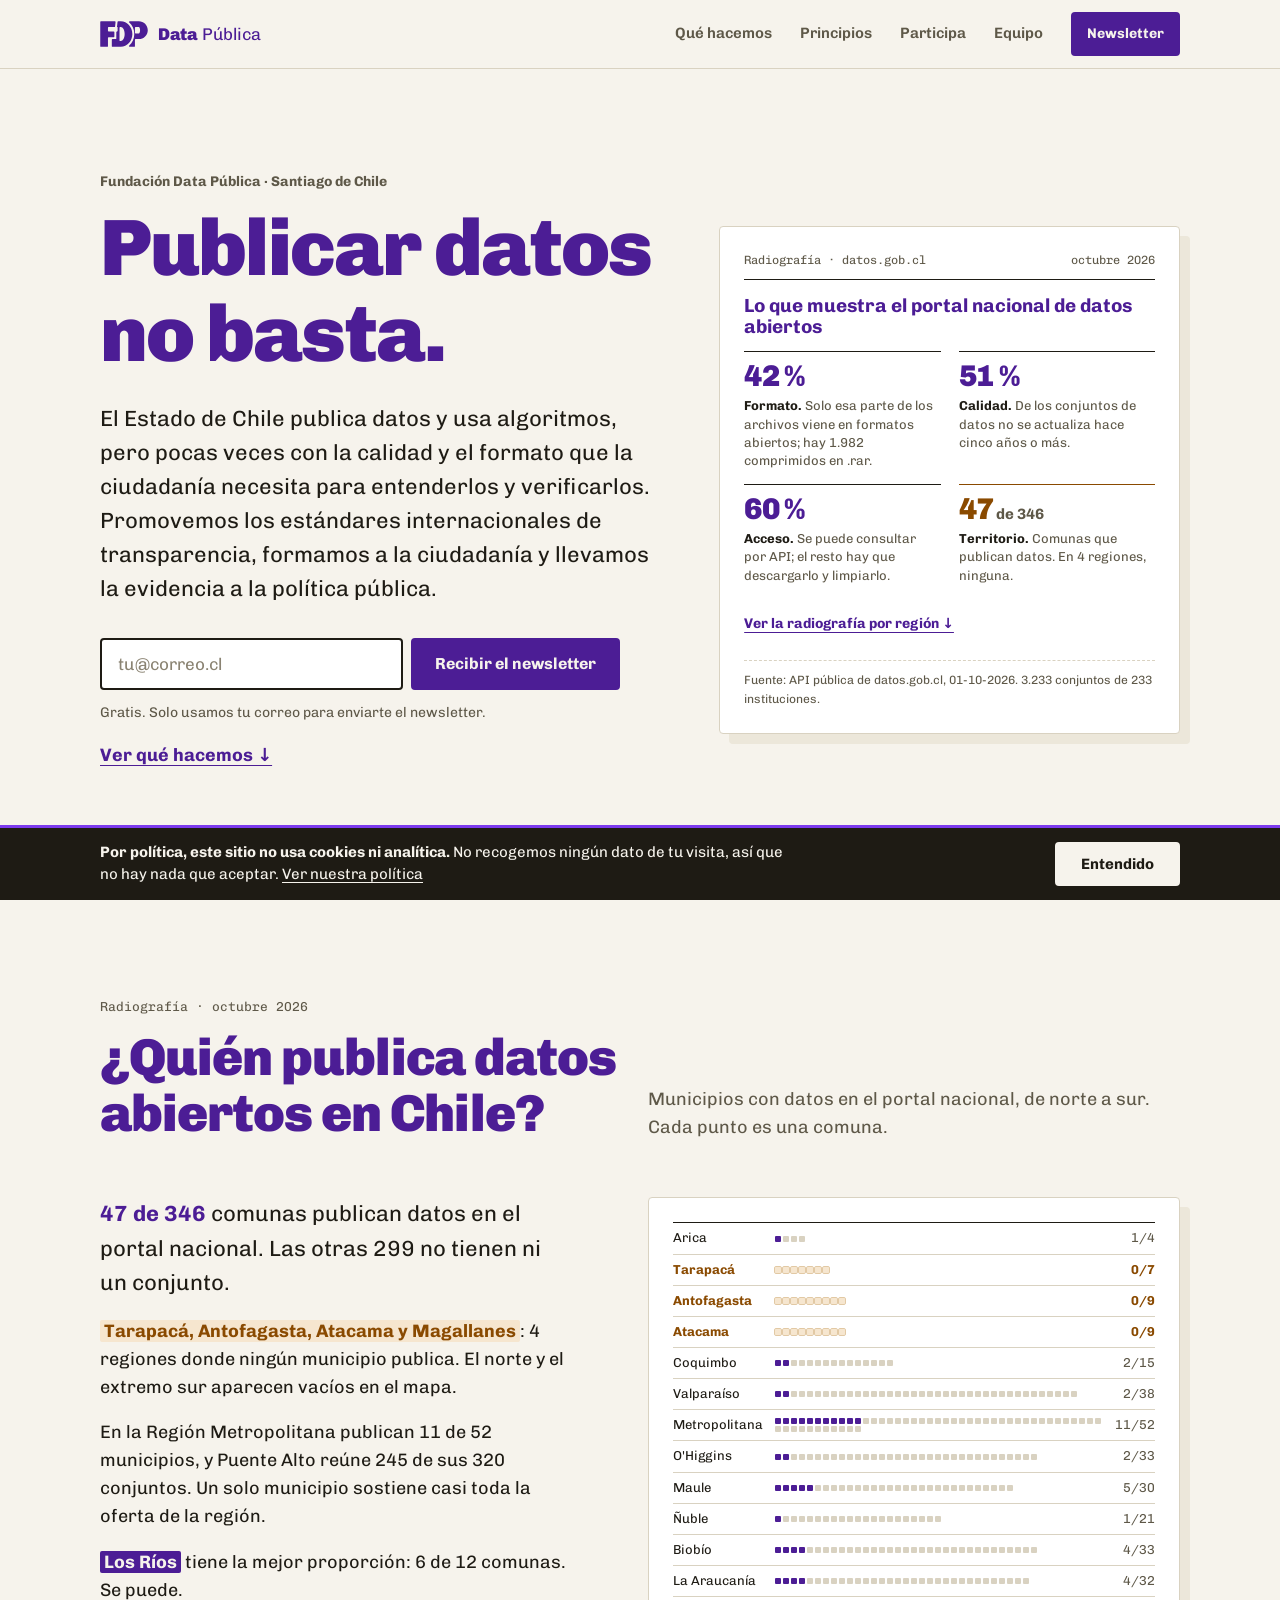
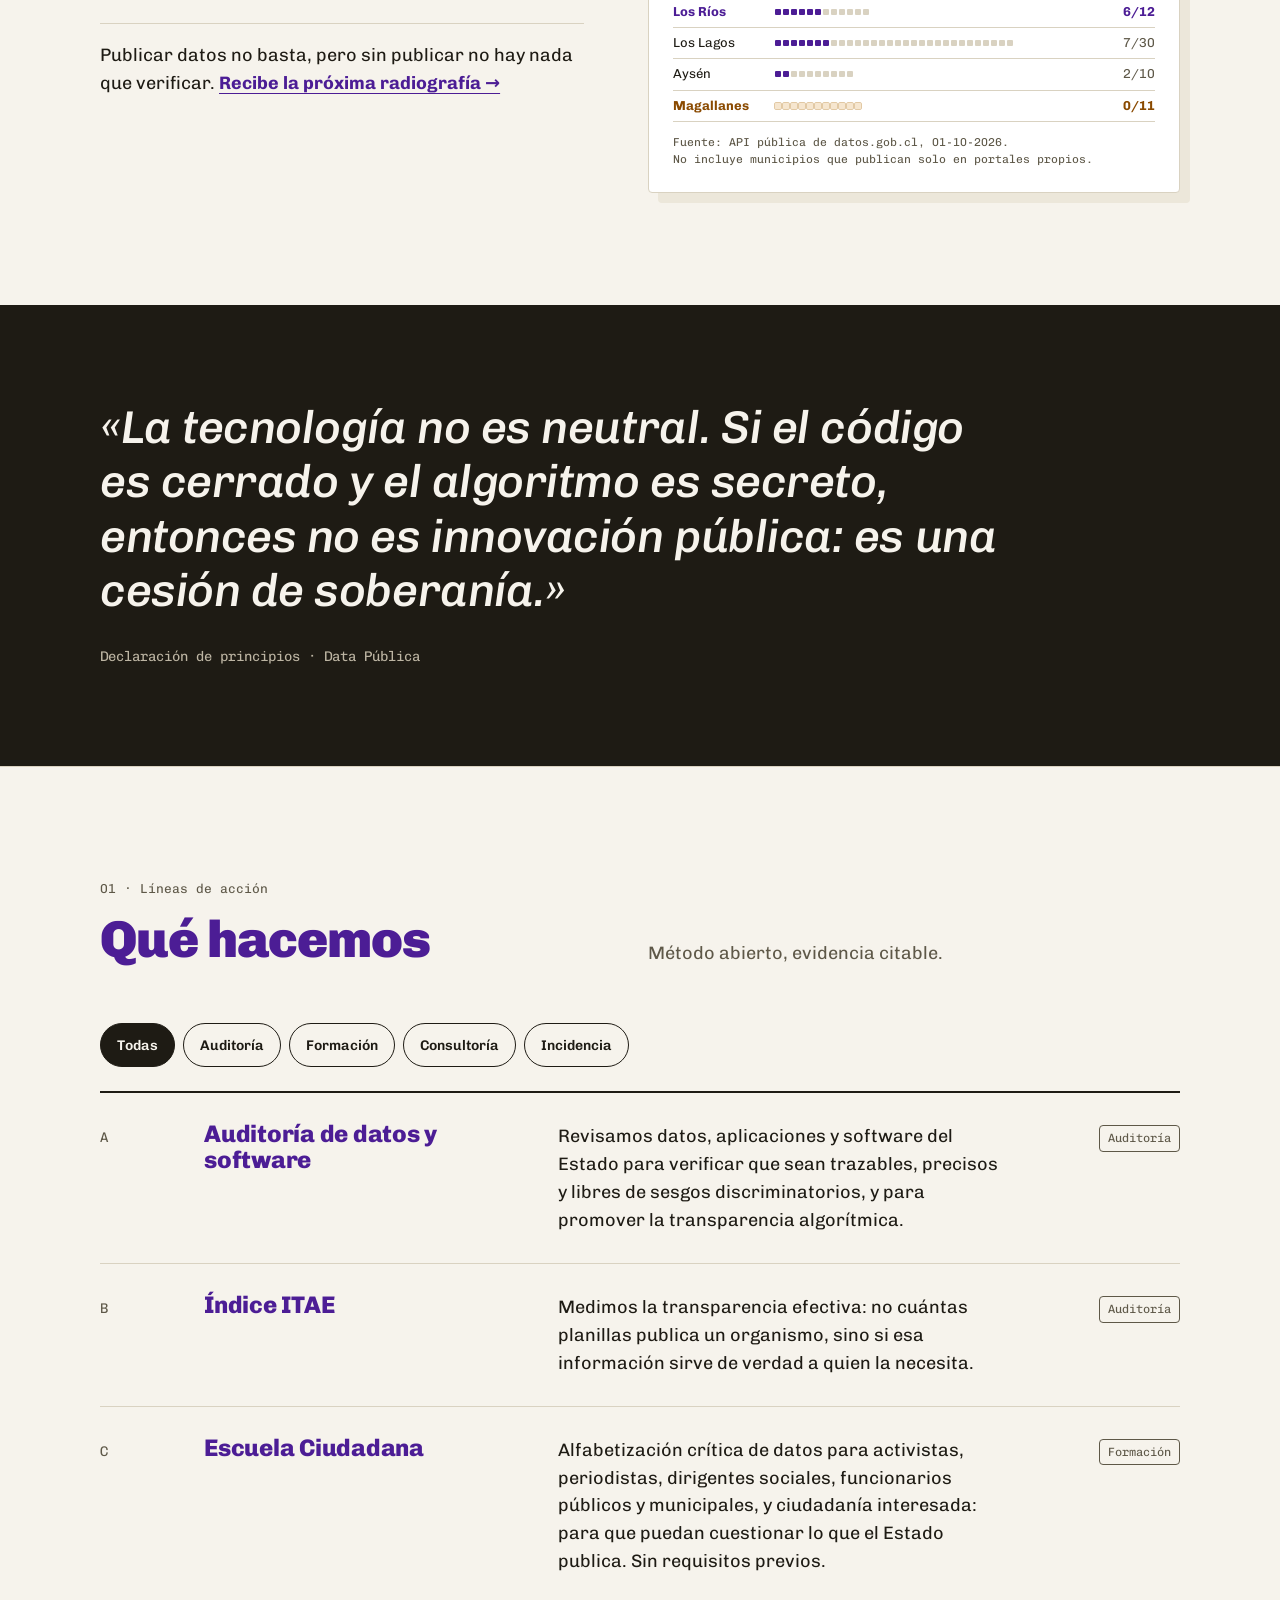
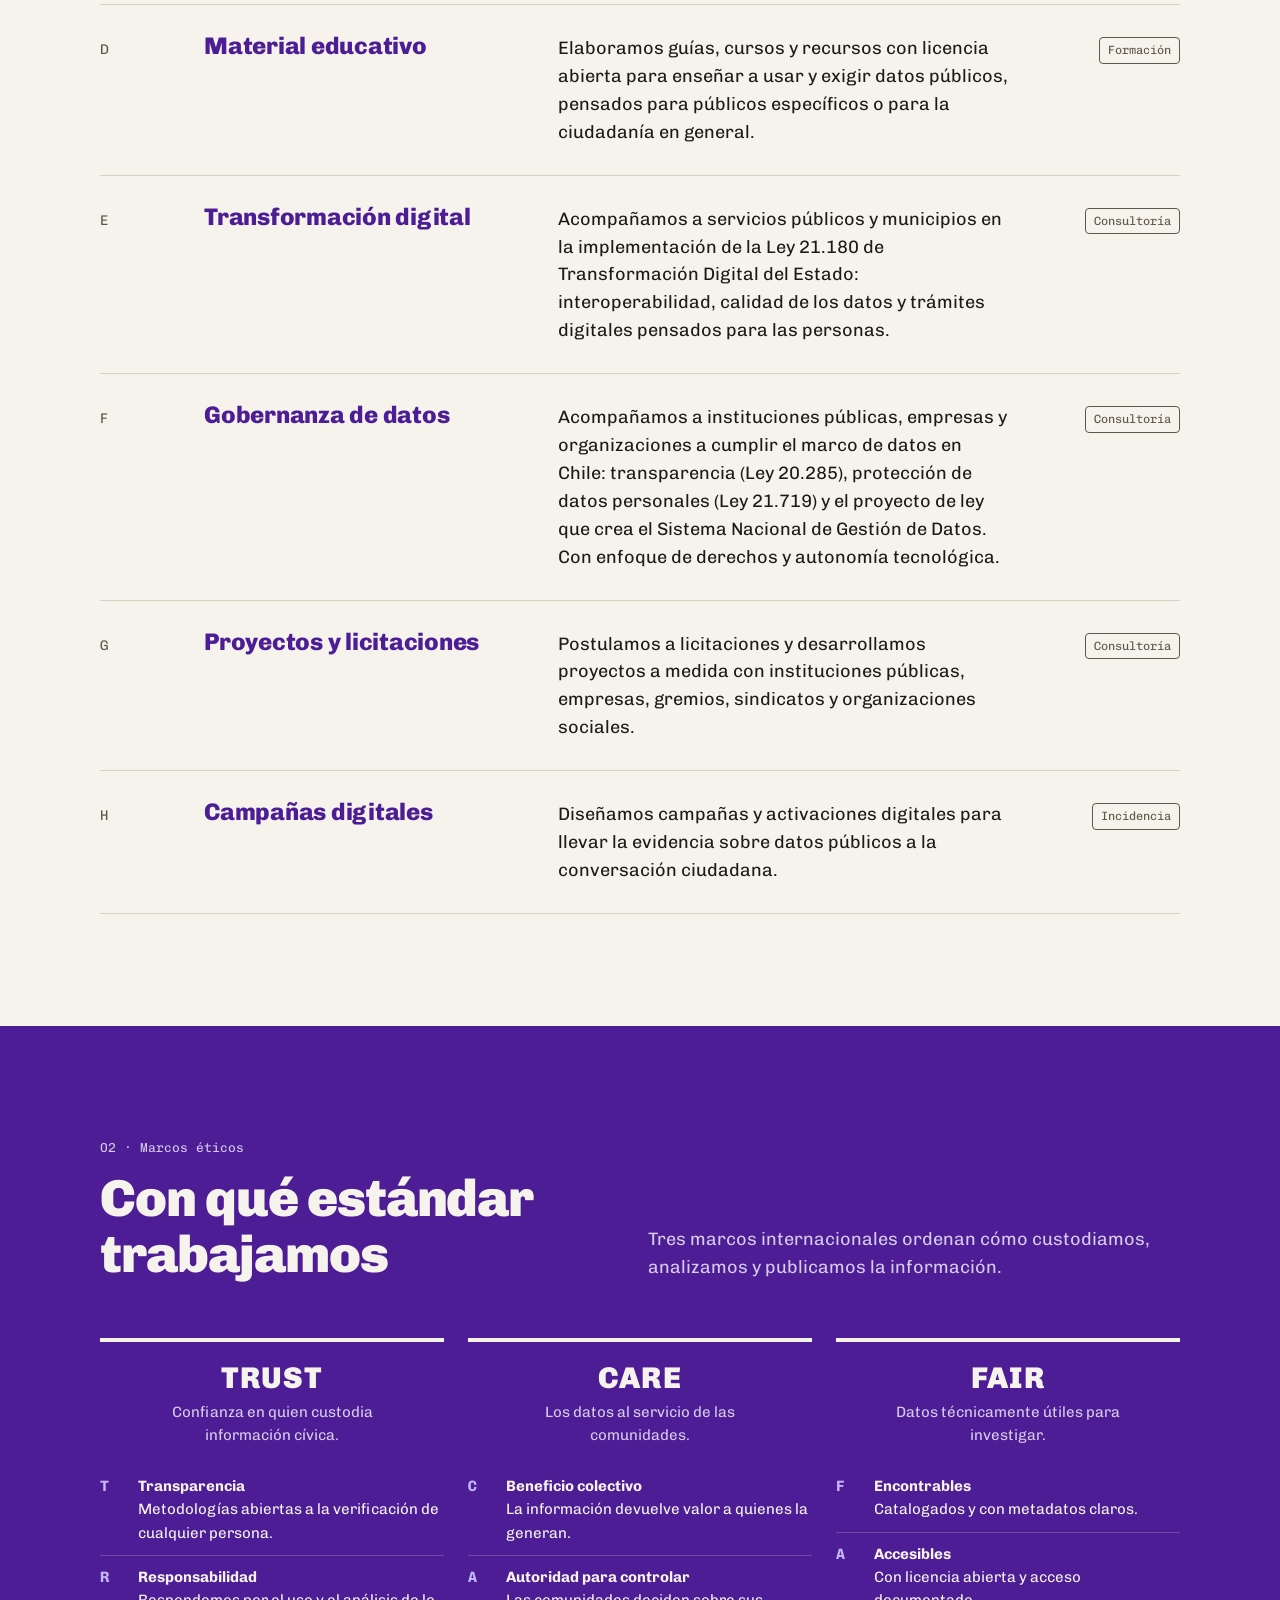
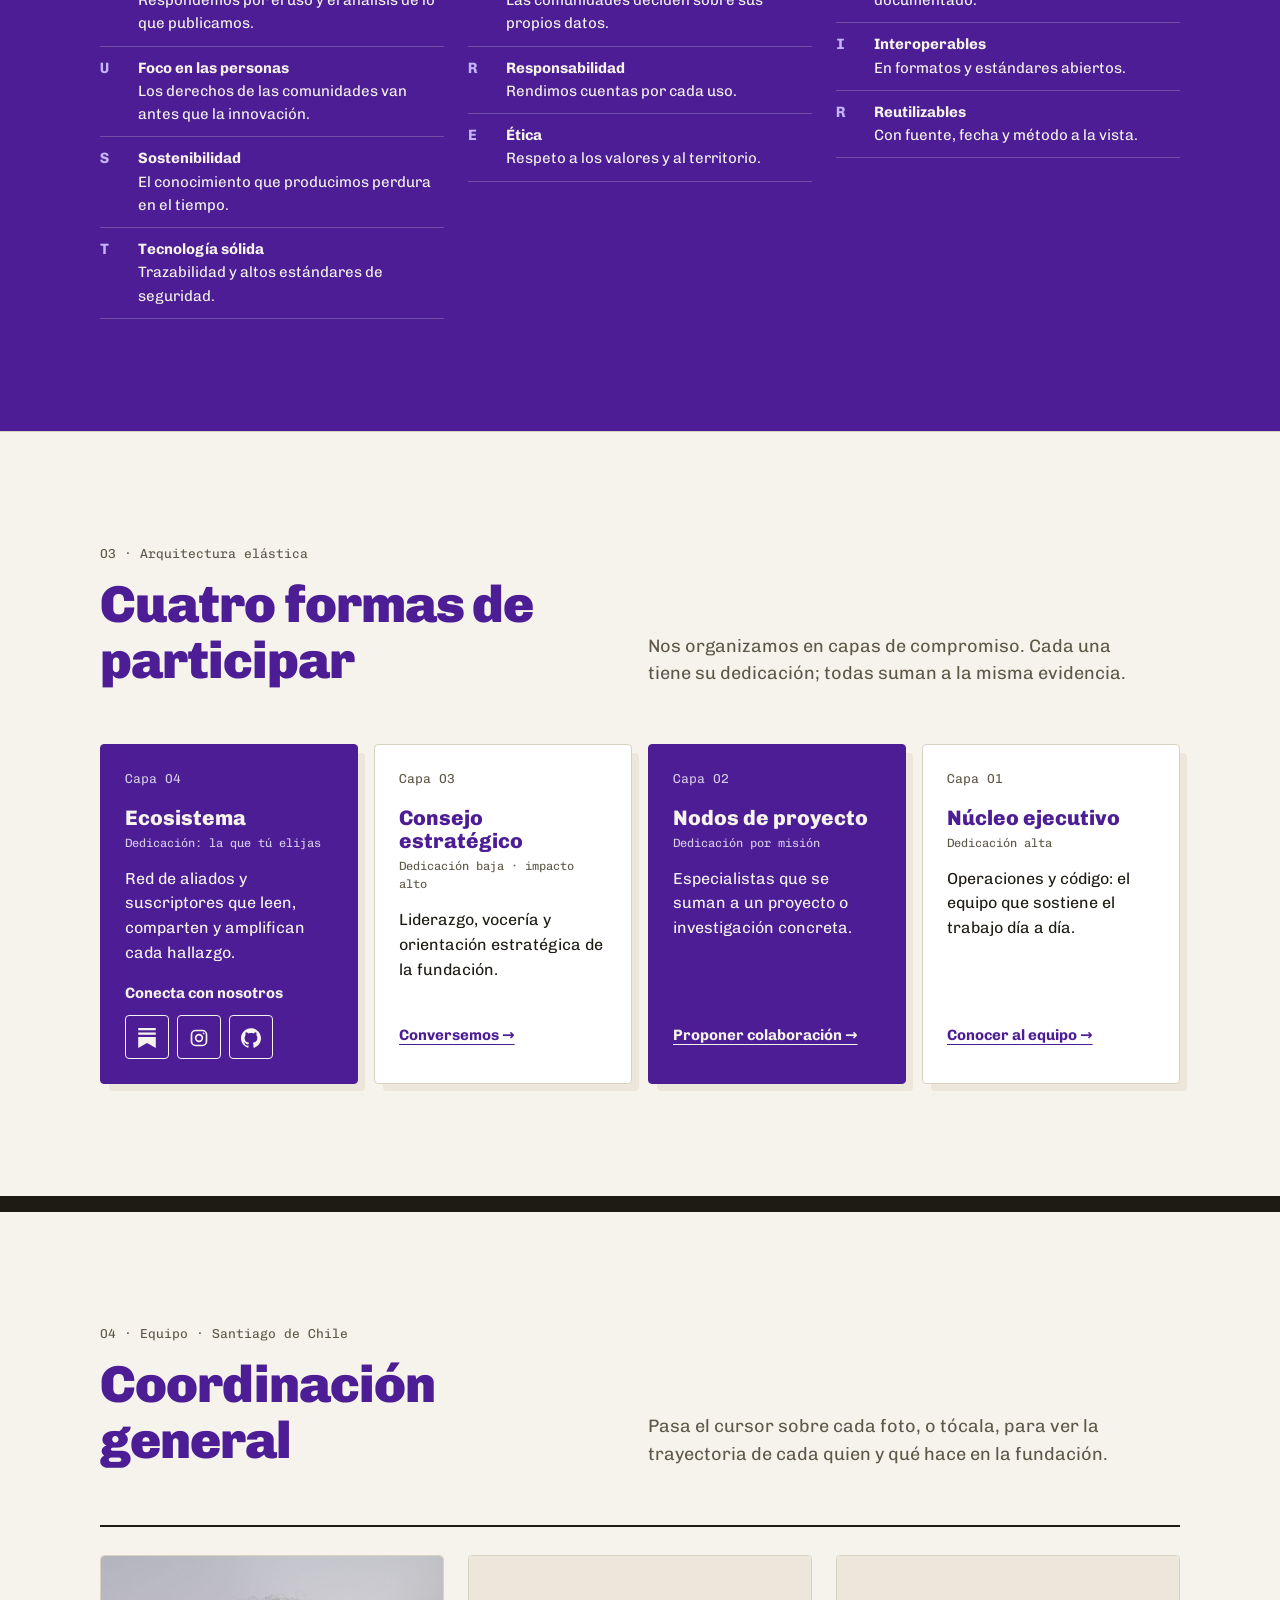
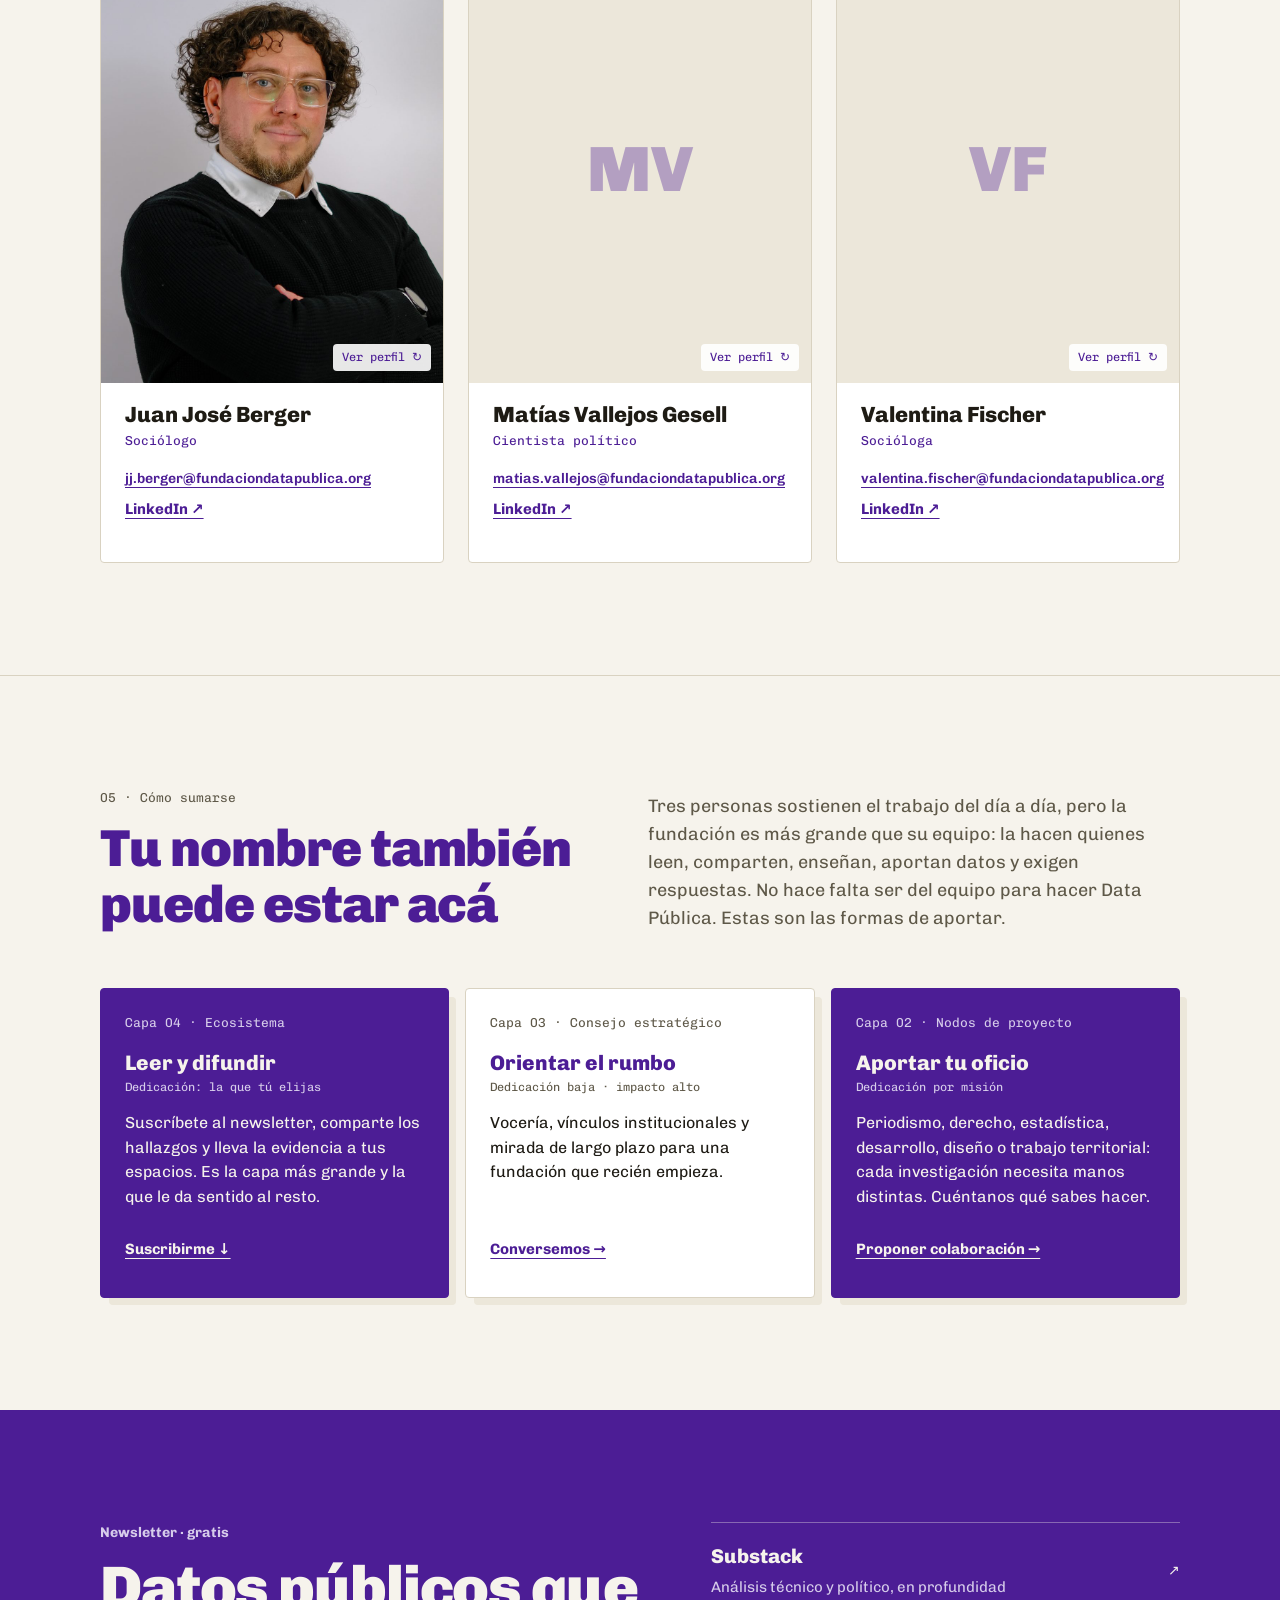
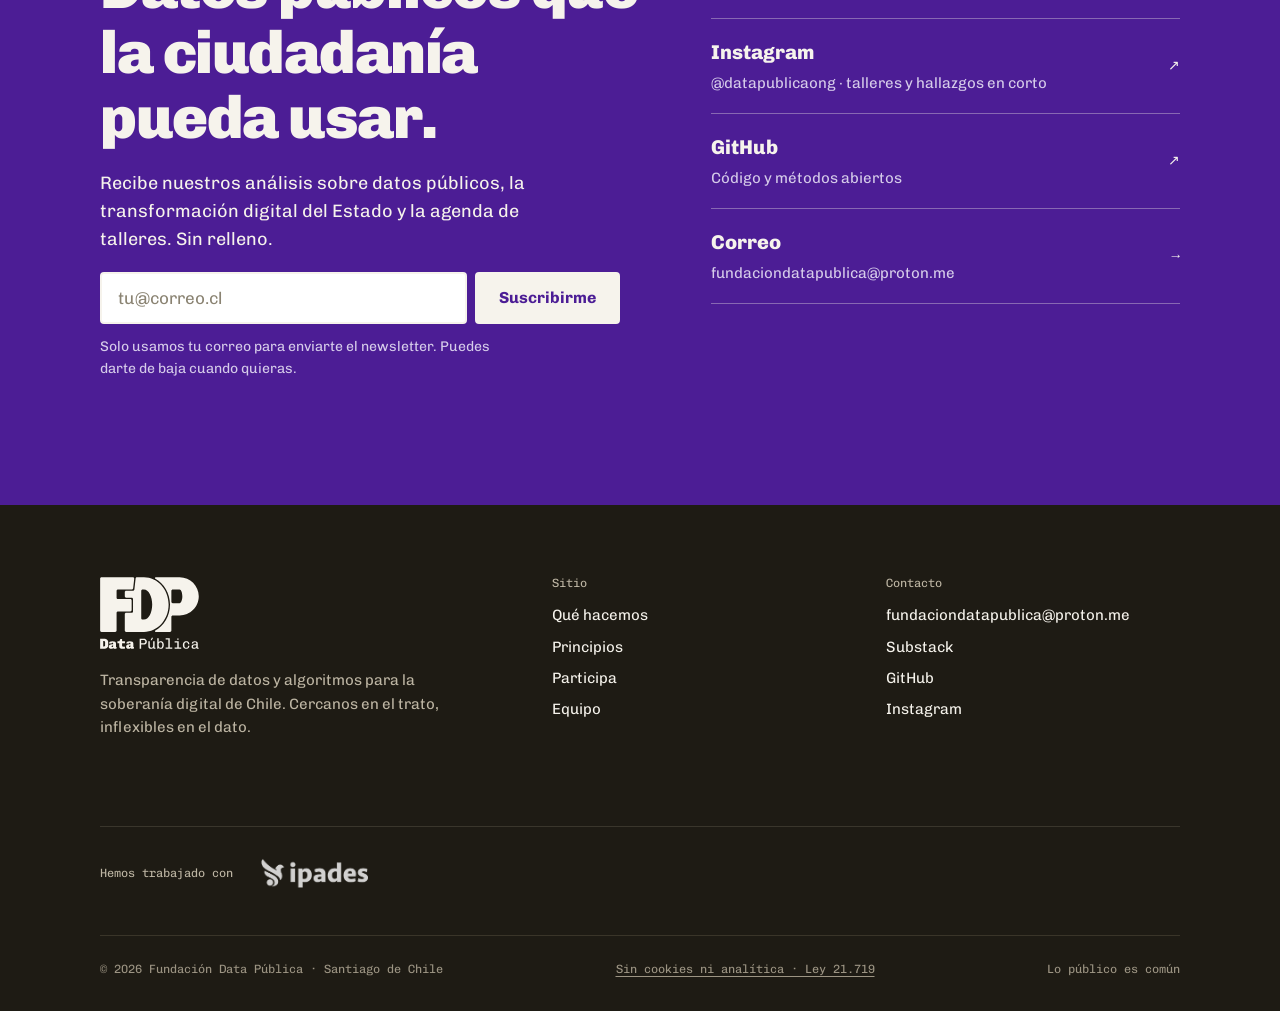
==== index.html @ 9b47ec3b "Cómo sumarse: recupera el texto de las tres personas que sostienen el día a día Co-Authored-By: Clau" ====
<!DOCTYPE html>
<html lang="es">
<head>
    <meta charset="UTF-8">
    <meta name="viewport" content="width=device-width, initial-scale=1.0">
    <title>Data Pública · Publicar datos no basta</title>
    <meta name="description" content="Data Pública promueve que los datos y algoritmos del Estado de Chile alcancen los estándares internacionales de transparencia, y que la ciudadanía pueda encontrarlos, entenderlos y verificarlos.">
    <link rel="canonical" href="https://fundaciondatapublica.org/">
    <meta property="og:type" content="website">
    <meta property="og:site_name" content="Fundación Data Pública">
    <meta property="og:locale" content="es_CL">
    <meta property="og:url" content="https://fundaciondatapublica.org/">
    <meta property="og:title" content="Publicar datos no basta · Data Pública">
    <meta property="og:description" content="Data Pública promueve que los datos y algoritmos del Estado de Chile alcancen los estándares internacionales de transparencia, y que la ciudadanía pueda encontrarlos, entenderlos y verificarlos.">
    <meta property="og:image" content="https://fundaciondatapublica.org/assets/compartir.png?v=1">
    <meta property="og:image:width" content="1200">
    <meta property="og:image:height" content="630">
    <meta property="og:image:alt" content="Publicar datos no basta. Transparencia de datos y algoritmos para la soberanía digital de Chile.">
    <meta name="twitter:card" content="summary_large_image">
    <meta name="theme-color" content="#4C1D95">
    <link rel="icon" href="assets/favicon.svg" type="image/svg+xml">
    <link rel="preload" href="fonts/chivo-latin-wght-normal.woff2" as="font" type="font/woff2" crossorigin>
    <link rel="stylesheet" href="assets/site.css?v=202611032100">
    <script type="application/ld+json">
    [
      {
        "@context": "https://schema.org",
        "@type": [
          "NGO",
          "Organization"
        ],
        "@id": "https://fundaciondatapublica.org/#organizacion",
        "name": "Fundación Data Pública",
        "alternateName": [
          "Data Pública",
          "FDP"
        ],
        "url": "https://fundaciondatapublica.org/",
        "logo": {
          "@type": "ImageObject",
          "url": "https://fundaciondatapublica.org/assets/logo.png",
          "width": 1024,
          "height": 1024
        },
        "image": "https://fundaciondatapublica.org/assets/compartir.png",
        "email": "fundaciondatapublica@proton.me",
        "slogan": "Transparencia de datos y algoritmos para la soberanía digital de Chile",
        "description": "Fundación Data Pública promueve que los datos y algoritmos del Estado de Chile alcancen los estándares internacionales de transparencia, y que la ciudadanía pueda encontrarlos, entenderlos y verificarlos.",
        "address": {
          "@type": "PostalAddress",
          "addressLocality": "Santiago",
          "addressCountry": "CL"
        },
        "areaServed": {
          "@type": "Country",
          "name": "Chile"
        },
        "knowsAbout": [
          "Transparencia algorítmica",
          "Gobernanza de datos",
          "Datos abiertos",
          "Protección de datos personales",
          "Transformación digital del Estado",
          "Alfabetización de datos"
        ],
        "sameAs": [
          "https://fundaciondatapublica.substack.com/",
          "https://www.instagram.com/datapublicaong/",
          "https://github.com/fundaciondatapublica"
        ]
      },
      {
        "@context": "https://schema.org",
        "@type": "WebSite",
        "@id": "https://fundaciondatapublica.org/#sitio",
        "url": "https://fundaciondatapublica.org/",
        "name": "Data Pública",
        "inLanguage": "es-CL",
        "publisher": {
          "@id": "https://fundaciondatapublica.org/#organizacion"
        }
      }
    ]
    </script>
    <script type="application/ld+json">
    {
      "@context": "https://schema.org",
      "@graph": [
        {
          "@type": "Person",
          "name": "Juan José Berger",
          "jobTitle": "Sociólogo · Coordinación general",
          "sameAs": "https://www.linkedin.com/in/jjbergerluis/",
          "worksFor": {
            "@id": "https://fundaciondatapublica.org/#organizacion"
          }
        },
        {
          "@type": "Person",
          "name": "Matías Vallejos Gesell",
          "jobTitle": "Cientista político · Coordinación general",
          "sameAs": "https://www.linkedin.com/in/mat%C3%ADas-vallejos-gesell/",
          "worksFor": {
            "@id": "https://fundaciondatapublica.org/#organizacion"
          }
        },
        {
          "@type": "Person",
          "name": "Valentina Fischer",
          "jobTitle": "Socióloga · Coordinación general",
          "sameAs": "https://www.linkedin.com/in/vfischerd/",
          "worksFor": {
            "@id": "https://fundaciondatapublica.org/#organizacion"
          }
        }
      ]
    }
    </script>
</head>
<body>
    <a class="skip" href="#contenido">Saltar al contenido</a>

    <!-- Navegación -->
    <nav class="nav" aria-label="Principal">
        <div class="wrap">
            <a class="marca" href="./" aria-label="Data Pública, inicio">
                <img src="assets/compacta.svg" alt="" width="48" height="26">
                <span><b>Data</b> Pública</span>
            </a>
            <div class="nav-links">
                <a class="solo-desk" href="#que-hacemos">Qué hacemos</a>
                <a class="solo-desk" href="#principios">Principios</a>
                <a class="solo-desk" href="#participa">Participa</a>
                <a class="solo-desk" href="#equipo">Equipo</a>
                <details class="menu">
                    <summary>Menú</summary>
                    <div class="menu-panel">
                        <a href="#que-hacemos">Qué hacemos</a>
                        <a href="#radiografia">Radiografía</a>
                        <a href="#principios">Principios</a>
                        <a href="#participa">Participa</a>
                        <a href="#equipo">Equipo</a>
                    </div>
                </details>
                <a class="btn btn-chico" href="#newsletter">Newsletter</a>
            </div>
        </div>
    </nav>

    <main id="contenido">

        <!-- Hero -->
        <header class="hero">
            <div class="wrap">
                <div>
                    <p class="kicker">Fundación Data Pública · Santiago de Chile</p>
                    <h1>Publicar datos no basta.</h1>
                    <p class="bajada">El Estado de Chile publica datos y usa algoritmos, pero pocas veces con la calidad y el formato que la ciudadanía necesita para entenderlos y verificarlos. Promovemos los estándares internacionales de transparencia, formamos a la ciudadanía y llevamos la evidencia a la política pública.</p>

                    <form class="suscribir" action="https://datapublica-suscripciones.datapublica-suscripciones.workers.dev/suscribir" method="post">
                        <input type="hidden" name="pagina" value="inicio">
                        <input class="trampa" style="position:absolute;left:-9999px;width:1px;height:1px;opacity:0" type="text" name="sitio" tabindex="-1" autocomplete="off" aria-hidden="true">
                        <label class="skip" for="email-hero">Correo electrónico</label>
                        <input id="email-hero" type="email" name="email" placeholder="tu@correo.cl" autocomplete="email" required>
                        <button class="btn" type="submit">Recibir el newsletter</button>
                    </form>
                    <p class="nota">Gratis. Solo usamos tu correo para enviarte el newsletter.</p>
                    <p class="acciones"><a href="#que-hacemos">Ver qué hacemos ↓</a></p>
                </div>

                <!-- Radiografía con datos reales: se regenera con _herramientas/radiografia.py -->
                <!-- radiografia-hero:inicio -->
                <figure class="ficha radiografia" aria-labelledby="radiografia-titulo">
                    <div class="ficha-cab"><span>Radiografía · datos.gob.cl</span><span>octubre 2026</span></div>
                    <h3 id="radiografia-titulo">Lo que muestra el portal nacional de datos abiertos</h3>
                    <dl class="cifras">
                        <div><dt>42 %</dt><dd><b>Formato.</b> Solo esa parte de los archivos viene en formatos abiertos; hay 1.982 comprimidos en .rar.</dd></div>
                        <div><dt>51 %</dt><dd><b>Calidad.</b> De los conjuntos de datos no se actualiza hace cinco años o más.</dd></div>
                        <div><dt>60 %</dt><dd><b>Acceso.</b> Se puede consultar por API; el resto hay que descargarlo y limpiarlo.</dd></div>
                        <div class="alerta"><dt>47<small> de 346</small></dt><dd><b>Territorio.</b> Comunas que publican datos. En 4 regiones, ninguna.</dd></div>
                    </dl>
                    <a class="ir" href="#radiografia">Ver la radiografía por región ↓</a>
                    <figcaption class="ficha-pie">Fuente: API pública de datos.gob.cl, 01-10-2026. 3.233 conjuntos de 233 instituciones.</figcaption>
                </figure>
        <!-- radiografia-hero:fin -->
            </div>
        </header>

        <!-- Radiografía por región: se regenera con _herramientas/radiografia.py -->
        <!-- radiografia-seccion:inicio -->
        <section class="seccion" id="radiografia">
            <div class="wrap">
                <div class="seccion-cab">
                    <div>
                        <span class="folio">Radiografía · octubre 2026</span>
                        <h2>¿Quién publica datos abiertos en Chile?</h2>
                    </div>
                    <p>Municipios con datos en el portal nacional, de norte a sur. Cada punto es una comuna.</p>
                </div>
                <div class="radio-grid">
                    <div class="relato">
                        <p class="grande"><b>47 de 346</b> comunas publican datos en el portal nacional. Las otras 299 no tienen ni un conjunto.</p>
                        <p><span class="marca-vacia">Tarapacá, Antofagasta, Atacama y Magallanes</span>: 4 regiones donde ningún municipio publica. El norte y el extremo sur aparecen vacíos en el mapa.</p>
                        <p>En la Región Metropolitana publican 11 de 52 municipios, y Puente Alto reúne 245 de sus 320 conjuntos. Un solo municipio sostiene casi toda la oferta de la región.</p>
                        <p><span class="marca-mejor">Los Ríos</span> tiene la mejor proporción: 6 de 12 comunas. Se puede.</p>
                        <p class="cierre">Publicar datos no basta, pero sin publicar no hay nada que verificar. <a href="#newsletter">Recibe la próxima radiografía →</a></p>
                    </div>
                    <figure class="ficha mapa-ficha">
                        <ol class="mapa" aria-label="Comunas que publican datos, por región, de norte a sur">
                            <li><span class="reg">Arica</span><span class="puntos" aria-hidden="true"><i class="si"></i><i></i><i></i><i></i></span><span class="cuenta">1/4</span></li>
                            <li class="vacia"><span class="reg">Tarapacá</span><span class="puntos" aria-hidden="true"><i></i><i></i><i></i><i></i><i></i><i></i><i></i></span><span class="cuenta">0/7</span></li>
                            <li class="vacia"><span class="reg">Antofagasta</span><span class="puntos" aria-hidden="true"><i></i><i></i><i></i><i></i><i></i><i></i><i></i><i></i><i></i></span><span class="cuenta">0/9</span></li>
                            <li class="vacia"><span class="reg">Atacama</span><span class="puntos" aria-hidden="true"><i></i><i></i><i></i><i></i><i></i><i></i><i></i><i></i><i></i></span><span class="cuenta">0/9</span></li>
                            <li><span class="reg">Coquimbo</span><span class="puntos" aria-hidden="true"><i class="si"></i><i class="si"></i><i></i><i></i><i></i><i></i><i></i><i></i><i></i><i></i><i></i><i></i><i></i><i></i><i></i></span><span class="cuenta">2/15</span></li>
                            <li><span class="reg">Valparaíso</span><span class="puntos" aria-hidden="true"><i class="si"></i><i class="si"></i><i></i><i></i><i></i><i></i><i></i><i></i><i></i><i></i><i></i><i></i><i></i><i></i><i></i><i></i><i></i><i></i><i></i><i></i><i></i><i></i><i></i><i></i><i></i><i></i><i></i><i></i><i></i><i></i><i></i><i></i><i></i><i></i><i></i><i></i><i></i><i></i></span><span class="cuenta">2/38</span></li>
                            <li><span class="reg">Metropolitana</span><span class="puntos" aria-hidden="true"><i class="si"></i><i class="si"></i><i class="si"></i><i class="si"></i><i class="si"></i><i class="si"></i><i class="si"></i><i class="si"></i><i class="si"></i><i class="si"></i><i class="si"></i><i></i><i></i><i></i><i></i><i></i><i></i><i></i><i></i><i></i><i></i><i></i><i></i><i></i><i></i><i></i><i></i><i></i><i></i><i></i><i></i><i></i><i></i><i></i><i></i><i></i><i></i><i></i><i></i><i></i><i></i><i></i><i></i><i></i><i></i><i></i><i></i><i></i><i></i><i></i><i></i><i></i></span><span class="cuenta">11/52</span></li>
                            <li><span class="reg">O'Higgins</span><span class="puntos" aria-hidden="true"><i class="si"></i><i class="si"></i><i></i><i></i><i></i><i></i><i></i><i></i><i></i><i></i><i></i><i></i><i></i><i></i><i></i><i></i><i></i><i></i><i></i><i></i><i></i><i></i><i></i><i></i><i></i><i></i><i></i><i></i><i></i><i></i><i></i><i></i><i></i></span><span class="cuenta">2/33</span></li>
                            <li><span class="reg">Maule</span><span class="puntos" aria-hidden="true"><i class="si"></i><i class="si"></i><i class="si"></i><i class="si"></i><i class="si"></i><i></i><i></i><i></i><i></i><i></i><i></i><i></i><i></i><i></i><i></i><i></i><i></i><i></i><i></i><i></i><i></i><i></i><i></i><i></i><i></i><i></i><i></i><i></i><i></i><i></i></span><span class="cuenta">5/30</span></li>
                            <li><span class="reg">Ñuble</span><span class="puntos" aria-hidden="true"><i class="si"></i><i></i><i></i><i></i><i></i><i></i><i></i><i></i><i></i><i></i><i></i><i></i><i></i><i></i><i></i><i></i><i></i><i></i><i></i><i></i><i></i></span><span class="cuenta">1/21</span></li>
                            <li><span class="reg">Biobío</span><span class="puntos" aria-hidden="true"><i class="si"></i><i class="si"></i><i class="si"></i><i class="si"></i><i></i><i></i><i></i><i></i><i></i><i></i><i></i><i></i><i></i><i></i><i></i><i></i><i></i><i></i><i></i><i></i><i></i><i></i><i></i><i></i><i></i><i></i><i></i><i></i><i></i><i></i><i></i><i></i><i></i></span><span class="cuenta">4/33</span></li>
                            <li><span class="reg">La Araucanía</span><span class="puntos" aria-hidden="true"><i class="si"></i><i class="si"></i><i class="si"></i><i class="si"></i><i></i><i></i><i></i><i></i><i></i><i></i><i></i><i></i><i></i><i></i><i></i><i></i><i></i><i></i><i></i><i></i><i></i><i></i><i></i><i></i><i></i><i></i><i></i><i></i><i></i><i></i><i></i><i></i></span><span class="cuenta">4/32</span></li>
                            <li class="mejor"><span class="reg">Los Ríos</span><span class="puntos" aria-hidden="true"><i class="si"></i><i class="si"></i><i class="si"></i><i class="si"></i><i class="si"></i><i class="si"></i><i></i><i></i><i></i><i></i><i></i><i></i></span><span class="cuenta">6/12</span></li>
                            <li><span class="reg">Los Lagos</span><span class="puntos" aria-hidden="true"><i class="si"></i><i class="si"></i><i class="si"></i><i class="si"></i><i class="si"></i><i class="si"></i><i class="si"></i><i></i><i></i><i></i><i></i><i></i><i></i><i></i><i></i><i></i><i></i><i></i><i></i><i></i><i></i><i></i><i></i><i></i><i></i><i></i><i></i><i></i><i></i><i></i></span><span class="cuenta">7/30</span></li>
                            <li><span class="reg">Aysén</span><span class="puntos" aria-hidden="true"><i class="si"></i><i class="si"></i><i></i><i></i><i></i><i></i><i></i><i></i><i></i><i></i></span><span class="cuenta">2/10</span></li>
                            <li class="vacia"><span class="reg">Magallanes</span><span class="puntos" aria-hidden="true"><i></i><i></i><i></i><i></i><i></i><i></i><i></i><i></i><i></i><i></i><i></i></span><span class="cuenta">0/11</span></li>
                        </ol>
                        <figcaption class="carril">Fuente: API pública de datos.gob.cl, 01-10-2026.<br>No incluye municipios que publican solo en portales propios.</figcaption>
                    </figure>
                </div>
            </div>
        </section>
        <!-- radiografia-seccion:fin -->

        <!-- Declaración de principios -->
        <section class="cita" aria-label="Declaración de principios">
            <div class="wrap">
                <blockquote>
                    <p>«La tecnología no es neutral. Si el código es cerrado y el algoritmo es secreto, entonces no es innovación pública: es una cesión de soberanía.»</p>
                    <cite>Declaración de principios · Data Pública</cite>
                </blockquote>
            </div>
        </section>

        <!-- Qué hacemos -->
        <section class="seccion" id="que-hacemos">
            <div class="wrap">
                <div class="seccion-cab">
                    <div>
                        <span class="folio">01 · Líneas de acción</span>
                        <h2>Qué hacemos</h2>
                    </div>
                    <p>Método abierto, evidencia citable.</p>
                </div>

                <div class="filtros" role="group" aria-label="Filtrar líneas de acción">
                    <button type="button" data-filtro="todas" aria-pressed="true">Todas</button>
                    <button type="button" data-filtro="auditoria" aria-pressed="false">Auditoría</button>
                    <button type="button" data-filtro="formacion" aria-pressed="false">Formación</button>
                    <button type="button" data-filtro="consultoria" aria-pressed="false">Consultoría</button>
                    <button type="button" data-filtro="incidencia" aria-pressed="false">Incidencia</button>
                </div>

                <div class="lineas">
                    <article class="linea" data-tipo="auditoria">
                        <span class="num">A</span>
                        <h3>Auditoría de datos y software</h3>
                        <p>Revisamos datos, aplicaciones y software del Estado para verificar que sean trazables, precisos y libres de sesgos discriminatorios, y para promover la transparencia algorítmica.</p>
                        <span class="etiqueta">Auditoría</span>
                    </article>
                    <article class="linea" data-tipo="auditoria">
                        <span class="num">B</span>
                        <h3>Índice ITAE</h3>
                        <p>Medimos la transparencia efectiva: no cuántas planillas publica un organismo, sino si esa información sirve de verdad a quien la necesita.</p>
                        <span class="etiqueta">Auditoría</span>
                    </article>
                    <article class="linea" data-tipo="formacion">
                        <span class="num">C</span>
                        <h3>Escuela Ciudadana</h3>
                        <p>Alfabetización crítica de datos para activistas, periodistas, dirigentes sociales, funcionarios públicos y municipales, y ciudadanía interesada: para que puedan cuestionar lo que el Estado publica. Sin requisitos previos.</p>
                        <span class="etiqueta">Formación</span>
                    </article>
                    <article class="linea" data-tipo="formacion">
                        <span class="num">D</span>
                        <h3>Material educativo</h3>
                        <p>Elaboramos guías, cursos y recursos con licencia abierta para enseñar a usar y exigir datos públicos, pensados para públicos específicos o para la ciudadanía en general.</p>
                        <span class="etiqueta">Formación</span>
                    </article>
                    <article class="linea" data-tipo="consultoria">
                        <span class="num">E</span>
                        <h3>Transformación digital</h3>
                        <p>Acompañamos a servicios públicos y municipios en la implementación de la Ley 21.180 de Transformación Digital del Estado: interoperabilidad, calidad de los datos y trámites digitales pensados para las personas.</p>
                        <span class="etiqueta">Consultoría</span>
                    </article>
                    <article class="linea" data-tipo="consultoria">
                        <span class="num">F</span>
                        <h3>Gobernanza de datos</h3>
                        <p>Acompañamos a instituciones públicas, empresas y organizaciones a cumplir el marco de datos en Chile: transparencia (Ley 20.285), protección de datos personales (Ley 21.719) y el proyecto de ley que crea el Sistema Nacional de Gestión de Datos. Con enfoque de derechos y autonomía tecnológica.</p>
                        <span class="etiqueta">Consultoría</span>
                    </article>
                    <article class="linea" data-tipo="consultoria">
                        <span class="num">G</span>
                        <h3>Proyectos y licitaciones</h3>
                        <p>Postulamos a licitaciones y desarrollamos proyectos a medida con instituciones públicas, empresas, gremios, sindicatos y organizaciones sociales.</p>
                        <span class="etiqueta">Consultoría</span>
                    </article>
                    <article class="linea" data-tipo="incidencia">
                        <span class="num">H</span>
                        <h3>Campañas digitales</h3>
                        <p>Diseñamos campañas y activaciones digitales para llevar la evidencia sobre datos públicos a la conversación ciudadana.</p>
                        <span class="etiqueta">Incidencia</span>
                    </article>
                </div>
            </div>
        </section>

<!-- Principios -->
        <section class="seccion franja" id="principios">
            <div class="wrap">
                <div class="seccion-cab">
                    <div>
                        <span class="folio">02 · Marcos éticos</span>
                        <h2>Con qué estándar trabajamos</h2>
                    </div>
                    <p>Tres marcos internacionales ordenan cómo custodiamos, analizamos y publicamos la información.</p>
                </div>
                <div class="marcos">
                    <div class="marco">
                        <h3>TRUST</h3>
                        <p class="sub">Confianza en quien custodia información cívica.</p>
                        <dl>
                            <div><dt>T</dt><dd><b>Transparencia</b>Metodologías abiertas a la verificación de cualquier persona.</dd></div>
                            <div><dt>R</dt><dd><b>Responsabilidad</b>Respondemos por el uso y el análisis de lo que publicamos.</dd></div>
                            <div><dt>U</dt><dd><b>Foco en las personas</b>Los derechos de las comunidades van antes que la innovación.</dd></div>
                            <div><dt>S</dt><dd><b>Sostenibilidad</b>El conocimiento que producimos perdura en el tiempo.</dd></div>
                            <div><dt>T</dt><dd><b>Tecnología sólida</b>Trazabilidad y altos estándares de seguridad.</dd></div>
                        </dl>
                    </div>
                    <div class="marco">
                        <h3>CARE</h3>
                        <p class="sub">Los datos al servicio de las comunidades.</p>
                        <dl>
                            <div><dt>C</dt><dd><b>Beneficio colectivo</b>La información devuelve valor a quienes la generan.</dd></div>
                            <div><dt>A</dt><dd><b>Autoridad para controlar</b>Las comunidades deciden sobre sus propios datos.</dd></div>
                            <div><dt>R</dt><dd><b>Responsabilidad</b>Rendimos cuentas por cada uso.</dd></div>
                            <div><dt>E</dt><dd><b>Ética</b>Respeto a los valores y al territorio.</dd></div>
                        </dl>
                    </div>
                    <div class="marco">
                        <h3>FAIR</h3>
                        <p class="sub">Datos técnicamente útiles para investigar.</p>
                        <dl>
                            <div><dt>F</dt><dd><b>Encontrables</b>Catalogados y con metadatos claros.</dd></div>
                            <div><dt>A</dt><dd><b>Accesibles</b>Con licencia abierta y acceso documentado.</dd></div>
                            <div><dt>I</dt><dd><b>Interoperables</b>En formatos y estándares abiertos.</dd></div>
                            <div><dt>R</dt><dd><b>Reutilizables</b>Con fuente, fecha y método a la vista.</dd></div>
                        </dl>
                    </div>
                </div>
            </div>
        </section>

        <!-- Participa -->
        <section class="seccion" id="participa">
            <div class="wrap">
                <div class="seccion-cab">
                    <div>
                        <span class="folio">03 · Arquitectura elástica</span>
                        <h2>Cuatro formas de participar</h2>
                    </div>
                    <p>Nos organizamos en capas de compromiso. Cada una tiene su dedicación; todas suman a la misma evidencia.</p>
                </div>
                <div class="capas">
                    <article class="capa destacada">
                        <span class="num">Capa 04</span>
                        <h3>Ecosistema</h3>
                        <p class="dedic">Dedicación: la que tú elijas</p>
                        <p>Red de aliados y suscriptores que leen, comparten y amplifican cada hallazgo.</p>
                        <div class="redes">
                            <p>Conecta con nosotros</p>
                            <ul>
                                <li><a href="https://substack.com/@fundaciondatapublica" target="_blank" rel="noopener" aria-label="Substack" title="Substack"><svg width="20" height="20" viewBox="0 0 24 24" aria-hidden="true" fill="currentColor"><path d="M22.539 8.242H1.46V5.406h21.08v2.836zM1.46 10.812V24L12 18.11 22.54 24V10.812H1.46zM22.54 0H1.46v2.836h21.08V0z"/></svg></a></li>
                                <li><a href="https://www.instagram.com/datapublicaong/" target="_blank" rel="noopener" aria-label="Instagram" title="Instagram"><svg width="20" height="20" viewBox="0 0 24 24" aria-hidden="true" fill="none" stroke="currentColor" stroke-width="2"><rect x="3" y="3" width="18" height="18" rx="5"/><circle cx="12" cy="12" r="4"/><circle cx="17.5" cy="6.5" r="1" fill="currentColor" stroke="none"/></svg></a></li>
                                <li><a href="https://github.com/fundaciondatapublica" target="_blank" rel="noopener" aria-label="GitHub" title="GitHub"><svg width="20" height="20" viewBox="0 0 24 24" aria-hidden="true" fill="currentColor"><path d="M12 .297c-6.63 0-12 5.373-12 12 0 5.303 3.438 9.8 8.205 11.385.6.113.82-.258.82-.577 0-.285-.01-1.04-.015-2.04-3.338.724-4.042-1.61-4.042-1.61C4.422 18.07 3.633 17.7 3.633 17.7c-1.087-.744.084-.729.084-.729 1.205.084 1.838 1.236 1.838 1.236 1.07 1.835 2.809 1.305 3.495.998.108-.776.417-1.305.76-1.605-2.665-.3-5.466-1.332-5.466-5.93 0-1.31.465-2.38 1.235-3.22-.135-.303-.54-1.523.105-3.176 0 0 1.005-.322 3.3 1.23.96-.267 1.98-.399 3-.405 1.02.006 2.04.138 3 .405 2.28-1.552 3.285-1.23 3.285-1.23.645 1.653.24 2.873.12 3.176.765.84 1.23 1.91 1.23 3.22 0 4.61-2.805 5.625-5.475 5.92.42.36.81 1.096.81 2.22 0 1.606-.015 2.896-.015 3.286 0 .315.21.69.825.57C20.565 22.092 24 17.592 24 12.297c0-6.627-5.373-12-12-12"/></svg></a></li>
                            </ul>
                        </div>
                    </article>
                    <article class="capa">
                        <span class="num">Capa 03</span>
                        <h3>Consejo estratégico</h3>
                        <p class="dedic">Dedicación baja · impacto alto</p>
                        <p>Liderazgo, vocería y orientación estratégica de la fundación.</p>
                        <a href="mailto:fundaciondatapublica@proton.me?subject=Consejo%20estrat%C3%A9gico">Conversemos →</a>
                    </article>
                    <article class="capa destacada">
                        <span class="num">Capa 02</span>
                        <h3>Nodos de proyecto</h3>
                        <p class="dedic">Dedicación por misión</p>
                        <p>Especialistas que se suman a un proyecto o investigación concreta.</p>
                        <a href="mailto:fundaciondatapublica@proton.me?subject=Nodos%20de%20proyecto">Proponer colaboración →</a>
                    </article>
                    <article class="capa">
                        <span class="num">Capa 01</span>
                        <h3>Núcleo ejecutivo</h3>
                        <p class="dedic">Dedicación alta</p>
                        <p>Operaciones y código: el equipo que sostiene el trabajo día a día.</p>
                        <a href="#equipo">Conocer al equipo →</a>
                    </article>
                </div>
            </div>
        </section>

        <!-- Newsletter y canales -->
        <!-- 04 · Equipo -->
        <section class="seccion equipo" id="equipo">
            <div class="wrap">
                <div class="seccion-cab">
                    <div>
                        <span class="folio">04 · Equipo · Santiago de Chile</span>
                        <h2>Coordinación general</h2>
                    </div>
                    <p>Pasa el cursor sobre cada foto, o tócala, para ver la trayectoria de cada quien y qué hace en la fundación.</p>
                </div>
                <div class="personas">
                    <article class="persona">
                        <div class="giro" tabindex="0">
                            <div class="giro-int">
                                <div class="cara frente">
                                    <img src="assets/equipo/juan-jose-berger.jpg" alt="Retrato de Juan José Berger" width="960" height="1200" loading="lazy">
                                    <span class="girar" aria-hidden="true">Ver perfil ↻</span>
                                </div>
                                <div class="cara dorso">
                                    <img class="difusa" src="assets/equipo/juan-jose-berger.jpg" alt="" loading="lazy">
                                    <p>Experiencia en coordinación de proyectos y fortalecimiento institucional en el sector público y la educación superior. Trabajó en la Subsecretaría de Desarrollo Regional (SUBDERE), en programas de modernización del Estado, y coordinó programas en la Facultad de Gobierno de la Universidad de Chile. Es Magíster en Comunicación Social (Universidad de Chile) y se formó en ciencia de datos en la Pontificia Universidad Católica. En Data Pública se encarga del cumplimiento y el financiamiento, y articula las alianzas que permiten sostener el trabajo por la transparencia y los datos públicos.</p>
                                </div>
                            </div>
                        </div>
                        <h3>Juan José Berger</h3>
                        <p class="cargo">Sociólogo</p>
                        <p class="enlaces"><a class="correo" href="mailto:jj.berger@fundaciondatapublica.org">jj.berger@fundaciondatapublica.org</a><br><a href="https://www.linkedin.com/in/jjbergerluis/" target="_blank" rel="noopener">LinkedIn ↗</a></p>
                    </article>
                    <article class="persona">
                        <div class="giro" tabindex="0">
                            <div class="giro-int">
                                <div class="cara frente">
                                    <span class="ini" aria-hidden="true">MV</span>
                                    <span class="girar" aria-hidden="true">Ver perfil ↻</span>
                                </div>
                                <div class="cara dorso">
                                    <p>En Data Pública se encarga de la administración: la constitución legal, los estatutos y la gestión interna de la fundación.</p>
                                </div>
                            </div>
                        </div>
                        <h3>Matías Vallejos Gesell</h3>
                        <p class="cargo">Cientista político</p>
                        <p class="enlaces"><a class="correo" href="mailto:matias.vallejos@fundaciondatapublica.org">matias.vallejos@fundaciondatapublica.org</a><br><a href="https://www.linkedin.com/in/mat%C3%ADas-vallejos-gesell/" target="_blank" rel="noopener">LinkedIn ↗</a></p>
                    </article>
                    <article class="persona">
                        <!-- Tarjeta que gira: al frente la foto, al dorso la biografía sobre la foto difuminada.
                             Al dorso: resumen del CV y lo que hace en la fundación, con el texto de Valentina como modelo. Con foto: <img> en el frente y <img class="difusa" alt=""> en el dorso. -->
                        <div class="giro" tabindex="0">
                            <div class="giro-int">
                                <div class="cara frente">
                                    <span class="ini" aria-hidden="true">VF</span>
                                    <span class="girar" aria-hidden="true">Ver perfil ↻</span>
                                </div>
                                <div class="cara dorso">
                                    <p>Más de ocho años de experiencia en investigación, análisis de datos y gestión de proyectos en el sector público y privado. Trabajó en la Subsecretaría de Prevención del Delito, donde coordinó la articulación entre organismos públicos y lideró equipos para la implementación de la Ley 21.659. Es Magíster en Sociología y Demografía (Universitat Pompeu Fabra) y se formó en análisis de datos en Adalab, España. En Data Pública aporta rigor metodológico y experiencia en articulación intersectorial para convertir evidencia en política pública.</p>
                                </div>
                            </div>
                        </div>
                        <h3>Valentina Fischer</h3>
                        <p class="cargo">Socióloga</p>
                        <p class="enlaces"><a class="correo" href="mailto:valentina.fischer@fundaciondatapublica.org">valentina.fischer@fundaciondatapublica.org</a><br><a href="https://www.linkedin.com/in/vfischerd/" target="_blank" rel="noopener">LinkedIn ↗</a></p>
                    </article>
                </div>
            </div>
        </section>

        <!-- 05 · Cómo sumarse -->
        <section class="seccion" id="sumarse">
            <div class="wrap">
                <div class="seccion-cab">
                    <div>
                        <span class="folio">05 · Cómo sumarse</span>
                        <h2>Tu nombre también puede estar acá</h2>
                    </div>
                    <p>Tres personas sostienen el trabajo del día a día, pero la fundación es más grande que su equipo: la hacen quienes leen, comparten, enseñan, aportan datos y exigen respuestas. No hace falta ser del equipo para hacer Data Pública. Estas son las formas de aportar.</p>
                </div>
                <div class="capas tres">
                    <article class="capa destacada">
                        <span class="num">Capa 04 · Ecosistema</span>
                        <h3>Leer y difundir</h3>
                        <p class="dedic">Dedicación: la que tú elijas</p>
                        <p>Suscríbete al newsletter, comparte los hallazgos y lleva la evidencia a tus espacios. Es la capa más grande y la que le da sentido al resto.</p>
                        <a href="#newsletter">Suscribirme ↓</a>
                    </article>
                    <article class="capa">
                        <span class="num">Capa 03 · Consejo estratégico</span>
                        <h3>Orientar el rumbo</h3>
                        <p class="dedic">Dedicación baja · impacto alto</p>
                        <p>Vocería, vínculos institucionales y mirada de largo plazo para una fundación que recién empieza.</p>
                        <a href="mailto:fundaciondatapublica@proton.me?subject=Consejo%20estrat%C3%A9gico">Conversemos →</a>
                    </article>
                    <article class="capa destacada">
                        <span class="num">Capa 02 · Nodos de proyecto</span>
                        <h3>Aportar tu oficio</h3>
                        <p class="dedic">Dedicación por misión</p>
                        <p>Periodismo, derecho, estadística, desarrollo, diseño o trabajo territorial: cada investigación necesita manos distintas. Cuéntanos qué sabes hacer.</p>
                        <a href="mailto:fundaciondatapublica@proton.me?subject=Quiero%20aportar%20en%20un%20proyecto">Proponer colaboración →</a>
                    </article>
                </div>
            </div>
        </section>

        <section class="boletin" id="newsletter">
            <div class="wrap">
                <div>
                    <p class="kicker">Newsletter · gratis</p>
                    <h2>Datos públicos que la ciudadanía pueda usar.</h2>
                    <p>Recibe nuestros análisis sobre datos públicos, la transformación digital del Estado y la agenda de talleres. Sin relleno.</p>
                    <form class="suscribir" action="https://datapublica-suscripciones.datapublica-suscripciones.workers.dev/suscribir" method="post">
                        <input type="hidden" name="pagina" value="inicio">
                        <input class="trampa" style="position:absolute;left:-9999px;width:1px;height:1px;opacity:0" type="text" name="sitio" tabindex="-1" autocomplete="off" aria-hidden="true">
                        <label class="skip" for="email-boletin">Correo electrónico</label>
                        <input id="email-boletin" type="email" name="email" placeholder="tu@correo.cl" autocomplete="email" required>
                        <button class="btn" type="submit">Suscribirme</button>
                    </form>
                    <p class="nota">Solo usamos tu correo para enviarte el newsletter. Puedes darte de baja cuando quieras.</p>
                </div>
                <ul class="canales" aria-label="Canales">
                    <li><a href="https://substack.com/@fundaciondatapublica" target="_blank" rel="noopener"><b>Substack</b><small>Análisis técnico y político, en profundidad</small><span class="flecha">↗</span></a></li>
                    <li><a href="https://www.instagram.com/datapublicaong/" target="_blank" rel="noopener"><b>Instagram</b><small>@datapublicaong · talleres y hallazgos en corto</small><span class="flecha">↗</span></a></li>
                    <li><a href="https://github.com/fundaciondatapublica" target="_blank" rel="noopener"><b>GitHub</b><small>Código y métodos abiertos</small><span class="flecha">↗</span></a></li>
                    <li><a href="mailto:fundaciondatapublica@proton.me"><b>Correo</b><small>fundaciondatapublica@proton.me</small><span class="flecha">→</span></a></li>
                </ul>
            </div>
        </section>

    </main>

    <!-- Pie -->
    <footer class="pie">
        <div class="wrap">
            <div class="cols">
                <div>
                    <img src="assets/imagotipo-negativo.svg" alt="Data Pública" width="99" height="72">
                    <p>Transparencia de datos y algoritmos para la soberanía digital de Chile. Cercanos en el trato, inflexibles en el dato.</p>
                </div>
                <div>
                    <h4>Sitio</h4>
                    <ul>
                        <li><a href="#que-hacemos">Qué hacemos</a></li>
                        <li><a href="#principios">Principios</a></li>
                        <li><a href="#participa">Participa</a></li>
                        <li><a href="#equipo">Equipo</a></li>
                    </ul>
                </div>
                <div>
                    <h4>Contacto</h4>
                    <ul>
                        <li><a href="mailto:fundaciondatapublica@proton.me">fundaciondatapublica@proton.me</a></li>
                        <li><a href="https://substack.com/@fundaciondatapublica" target="_blank" rel="noopener">Substack</a></li>
                        <li><a href="https://github.com/fundaciondatapublica" target="_blank" rel="noopener">GitHub</a></li>
                        <li><a href="https://www.instagram.com/datapublicaong/" target="_blank" rel="noopener">Instagram</a></li>
                    </ul>
                </div>
            </div>
            <div class="aliados-pie">
                <h4>Hemos trabajado con</h4>
                <a href="https://ipades.org/" target="_blank" rel="noopener" title="IPADES · Instituto para la Paz y el Desarrollo (Nicaragua)">
                    <img src="assets/aliados/ipades.png" alt="IPADES, Instituto para la Paz y el Desarrollo (Nicaragua)" width="240" height="67">
                </a>
            </div>
            <div class="legal">
                <span>© 2026 Fundación Data Pública · Santiago de Chile</span>
                <span><a href="privacidad.html">Sin cookies ni analítica · Ley 21.719</a></span>
                <span>Lo público es común</span>
            </div>
        </div>
    </footer>


    <!-- Atajos para celulares: índice flotante de secciones -->
    <nav class="atajos" aria-label="Ir a una sección">
        <div class="atajos-panel" id="atajos-panel" hidden>
            <p>Ir a</p>
            <ol>
                <li><a href="#radiografia">Radiografía</a></li>
                <li><a href="#que-hacemos">Qué hacemos</a></li>
                <li><a href="#principios">Principios</a></li>
                <li><a href="#participa">Participa</a></li>
                <li><a href="#equipo">Equipo</a></li>
                <li><a href="#newsletter">Newsletter</a></li>
            </ol>
            <a class="arriba" href="#contenido">↑ Volver arriba</a>
        </div>
        <button type="button" class="atajos-boton" aria-expanded="false" aria-controls="atajos-panel" aria-label="Ir a una sección">
            <svg width="22" height="22" viewBox="0 0 24 24" aria-hidden="true" fill="none" stroke="currentColor" stroke-width="2.4" stroke-linecap="round"><path d="M4 6h16M4 12h16M4 18h10"/></svg>
        </button>
    </nav>


    <!-- Franja de privacidad: el formato habitual de los avisos de cookies, usado para decir lo contrario. -->
    <div class="franja-cookies" id="franja-cookies" role="region" aria-label="Aviso de privacidad" hidden>
        <div class="wrap">
            <p><b>Por política, este sitio no usa cookies ni analítica.</b> No recogemos ningún dato de
            tu visita, así que no hay nada que aceptar. <a href="privacidad.html">Ver nuestra política</a></p>
            <button type="button" id="franja-cerrar">Entendido</button>
        </div>
    </div>

    <script src="assets/site.js?v=202611032100"></script>
</body>
</html>
---- assets/site.css ----
/* Data Pública — sistema de marca v3 (septiembre 2026)
   Papel, tinta y una sola señal. Chivo para leer, Chivo Mono para el dato crudo.
   Fuentes alojadas en el propio sitio: ninguna llamada a terceros. */

@font-face {
  font-family: "Chivo";
  src: url("../fonts/chivo-latin-wght-normal.woff2") format("woff2");
  font-weight: 100 900;
  font-style: normal;
  font-display: swap;
}
@font-face {
  font-family: "Chivo";
  src: url("../fonts/chivo-latin-wght-italic.woff2") format("woff2");
  font-weight: 100 900;
  font-style: italic;
  font-display: swap;
}
@font-face {
  font-family: "Chivo Mono";
  src: url("../fonts/chivo-mono-latin-wght-normal.woff2") format("woff2");
  font-weight: 100 900;
  font-style: normal;
  font-display: swap;
}

:root {
  --papel: #F6F3EC;        /* superficie */
  --papel-2: #ECE7DA;      /* superficie hundida (expediente) */
  --tinta: #1E1B14;        /* texto y monocromo */
  --tinta-2: #5E5848;      /* texto secundario (AA sobre papel) */
  --filete: #D9D2C1;       /* líneas de grilla */
  --violeta: #4C1D95;      /* sello: signo y títulos */
  --violeta-claro: #7C3AED;/* gráficos y capa */
  --ambar: #8A4A00;        /* sólo el hallazgo */
  --ambar-fondo: #F6E6CF;

  --sans: "Chivo", system-ui, sans-serif;
  --mono: "Chivo Mono", ui-monospace, monospace;

  --radio: 4px;            /* un módulo */
  --ancho: 1160px;
  --gutter: clamp(16px, 4vw, 40px);
}

*, *::before, *::after { box-sizing: border-box; }
html { scroll-behavior: smooth; -webkit-text-size-adjust: 100%; }
@media (prefers-reduced-motion: reduce) { html { scroll-behavior: auto; } }

body {
  margin: 0;
  background: var(--papel);
  color: var(--tinta);
  font-family: var(--sans);
  font-size: 18px;
  line-height: 1.55;
  -webkit-font-smoothing: antialiased;
}

img, svg { display: block; max-width: 100%; }
a { color: inherit; }
p { margin: 0 0 1em; }
h1, h2, h3, h4 { margin: 0; line-height: 1.08; }

:focus-visible { outline: 3px solid var(--violeta-claro); outline-offset: 3px; }

.skip, .trampa { position: absolute; left: -9999px; }
.skip:focus { left: 16px; top: 16px; z-index: 100; background: var(--tinta); color: var(--papel); padding: 8px 12px; }

.wrap { max-width: var(--ancho); margin: 0 auto; padding: 0 var(--gutter); }

.mono { font-family: var(--mono); }
.kicker {
  font-size: 14px;
  font-weight: 700;
  color: var(--tinta-2);
  margin-bottom: 12px;
}

/* ---------- Navegación ---------- */
.nav {
  position: sticky; top: 0; z-index: 50;
  background: rgba(246, 243, 236, 0.96);
  -webkit-backdrop-filter: blur(6px);
  backdrop-filter: blur(6px);
  border-bottom: 1px solid var(--filete);
}
.nav .wrap { display: flex; align-items: center; justify-content: space-between; gap: 16px; height: 68px; }
.marca { display: flex; align-items: center; gap: 10px; text-decoration: none; color: var(--violeta); }
.marca img { height: 26px; width: auto; }
.marca span { font-size: 17px; letter-spacing: -0.01em; }
.marca b { font-weight: 900; }
.nav-links { display: flex; align-items: center; gap: 28px; font-size: 15px; font-weight: 600; }
.nav-links a { text-decoration: none; color: var(--tinta-2); }
.nav-links a:hover, .nav-links a[aria-current="page"] { color: var(--violeta); }
.nav-links a.btn, .nav-links a.btn:hover { color: var(--papel); }
.nav-links .solo-desk { display: none; }
@media (min-width: 860px) { .nav-links .solo-desk { display: inline-flex; } .nav-links .menu { display: none; } }

/* ---------- Botones ---------- */
.btn {
  display: inline-flex; align-items: center; justify-content: center; gap: 8px;
  font: 700 16px/1 var(--sans);
  padding: 15px 22px;
  border-radius: var(--radio);
  border: 2px solid var(--violeta);
  background: var(--violeta); color: var(--papel);
  text-decoration: none; cursor: pointer;
  transition: background .15s, color .15s;
}
.btn:hover { background: var(--tinta); border-color: var(--tinta); }
.btn-sec { background: transparent; color: var(--violeta); }
.btn-sec:hover { background: var(--violeta); color: var(--papel); border-color: var(--violeta); }
.btn-chico { padding: 10px 14px; font-size: 14px; }

/* ---------- Formulario de suscripción ---------- */
.suscribir { display: flex; flex-wrap: wrap; gap: 8px; max-width: 520px; }
.suscribir input[type="email"] {
  flex: 1 1 220px; min-width: 0;
  -webkit-appearance: none; appearance: none;
  font: 400 17px var(--sans);
  padding: 14px 16px;
  border: 2px solid var(--tinta);
  border-radius: var(--radio);
  background: #fff; color: var(--tinta);
}
.suscribir input::placeholder { color: #8A8372; }
.suscribir .btn { flex: 0 0 auto; }
.nota { font-size: 14px; color: var(--tinta-2); margin-top: 12px; }
.nota .mono { font-size: 13px; }

/* ---------- Hero ---------- */
.hero { padding: clamp(48px, 8vw, 104px) 0 clamp(56px, 8vw, 96px); }
.hero .wrap { display: grid; gap: 56px; align-items: center; }
@media (min-width: 980px) { .hero .wrap { grid-template-columns: 1.1fr 0.9fr; } }
.hero h1 {
  font-size: clamp(42px, 7vw, 80px);
  font-weight: 900;
  letter-spacing: -0.025em;
  color: var(--violeta);
  margin-bottom: 24px;
}
.hero .bajada { font-size: clamp(19px, 2vw, 22px); max-width: 44ch; margin-bottom: 32px; text-wrap: pretty; }
.hero .acciones { margin-top: 18px; }
.hero .acciones a { font-weight: 700; color: var(--violeta); text-underline-offset: 4px; }

/* Ficha de expediente (ejemplo) */
.ficha {
  margin: 0;
  background: #fff;
  border: 1px solid var(--filete);
  border-radius: var(--radio);
  padding: 24px;
  font-size: 14px;
  box-shadow: 10px 10px 0 var(--papel-2);
}
.ficha-cab { display: flex; justify-content: space-between; gap: 12px; font-family: var(--mono); font-size: 12px; color: var(--tinta-2); border-bottom: 1px solid var(--tinta); padding-bottom: 10px; margin-bottom: 16px; }
.ficha h3 { font-size: 19px; color: var(--violeta); margin-bottom: 6px; }
.ficha .desc { color: var(--tinta-2); font-size: 14px; margin-bottom: 14px; }
.tabla { width: 100%; border-collapse: collapse; font-size: 13px; }
.tabla caption { text-align: left; font-weight: 700; font-size: 12px; color: var(--tinta-2); padding-bottom: 6px; }
.tabla th { text-align: right; font-weight: 700; padding: 6px 4px; border-bottom: 1px solid var(--tinta); }
.tabla td { text-align: right; padding: 6px 4px; border-bottom: 1px solid var(--filete); font-family: var(--mono); font-variant-numeric: tabular-nums; }
.tabla th:first-child, .tabla td:first-child { text-align: left; font-family: var(--sans); }
.tabla tr.marcada td { color: var(--ambar); font-weight: 700; }
.hallazgo {
  margin-top: 16px;
  background: var(--ambar-fondo);
  border-left: 4px solid var(--ambar);
  padding: 10px 12px;
  color: #4A2A00;
  font-size: 13.5px;
  line-height: 1.45;
}
.hallazgo strong { color: var(--ambar); display: block; margin-bottom: 2px; }
.carril { margin-top: 14px; font-family: var(--mono); font-size: 11.5px; color: var(--tinta-2); line-height: 1.5; }
.ficha-pie { margin-top: 14px; padding-top: 10px; border-top: 1px dashed var(--filete); font-size: 12px; color: var(--tinta-2); }

/* ---------- Secciones ---------- */
.seccion { padding: clamp(64px, 9vw, 112px) 0; border-top: 1px solid var(--filete); }
.seccion-cab {
  display: grid; gap: 16px;
  margin-bottom: clamp(36px, 5vw, 56px);
}
@media (min-width: 860px) { .seccion-cab { grid-template-columns: 1fr 1fr; align-items: end; } }
.seccion-cab h1, .seccion-cab h2 {
  font-size: clamp(32px, 4.4vw, 52px);
  font-weight: 900; letter-spacing: -0.02em;
  color: var(--violeta);
}
.seccion-cab p { color: var(--tinta-2); max-width: 46ch; margin: 0; }
.folio { font-family: var(--mono); font-size: 13px; color: var(--tinta-2); display: block; margin-bottom: 12px; }

/* Declaración / cita */
.cita {
  background: var(--tinta); color: var(--papel);
  padding: clamp(56px, 8vw, 96px) 0;
}
.cita blockquote { margin: 0; max-width: 920px; }
.cita blockquote p {
  font-style: italic; font-weight: 500;
  font-size: clamp(28px, 4vw, 46px);
  line-height: 1.18; letter-spacing: -0.01em;
  margin: 0 0 24px;
}
.cita cite { font-style: normal; font-family: var(--mono); font-size: 14px; color: #BDB5A3; }

/* Líneas de acción */
.filtros { display: flex; flex-wrap: wrap; gap: 8px; margin-bottom: 24px; }
.filtros button {
  font: 600 14px var(--sans);
  min-height: 44px; padding: 10px 16px;
  -webkit-tap-highlight-color: transparent;
  border: 1px solid var(--tinta);
  border-radius: 999px;
  background: transparent; color: var(--tinta);
  cursor: pointer;
}
.filtros button[aria-pressed="true"] { background: var(--tinta); color: var(--papel); }
.lineas { display: grid; gap: 0; border-top: 2px solid var(--tinta); }
.linea {
  display: grid; gap: 8px 32px;
  padding: 28px 0;
  border-bottom: 1px solid var(--filete);
}
@media (min-width: 860px) { .linea { grid-template-columns: 72px 1fr 1.4fr 140px; align-items: baseline; } }
.linea .num { font-family: var(--mono); font-size: 14px; color: var(--tinta-2); }
.linea h3 { font-size: 24px; font-weight: 800; color: var(--violeta); letter-spacing: -0.01em; }
.linea p { margin: 0; color: var(--tinta); }
.etiqueta {
  justify-self: start;
  font-family: var(--mono); font-size: 12px;
  border: 1px solid var(--tinta-2); color: var(--tinta-2);
  padding: 3px 8px; border-radius: var(--radio);
}
@media (min-width: 860px) { .etiqueta { justify-self: end; } }
.linea[hidden] { display: none; }

/* Lo último */
.ultimo { display: grid; gap: 24px; }
@media (min-width: 860px) { .ultimo { grid-template-columns: 1.4fr 1fr; } }
.tarjeta {
  border: 1px solid var(--filete); border-radius: var(--radio);
  background: #fff; padding: clamp(24px, 3vw, 36px);
  display: flex; flex-direction: column;
}
.tarjeta .tipo { font-family: var(--mono); font-size: 12px; color: var(--tinta-2); margin-bottom: 14px; }
.tarjeta h3 { font-size: clamp(24px, 2.6vw, 32px); font-weight: 900; color: var(--violeta); letter-spacing: -0.015em; margin-bottom: 14px; }
.tarjeta p { color: var(--tinta); }
.tarjeta .ir { margin-top: auto; padding-top: 8px; font-weight: 700; color: var(--violeta); text-underline-offset: 4px; }
.tarjeta.hundida { background: var(--papel-2); border-color: transparent; }

/* Principios: TRUST, CARE, FAIR */
.marcos { display: grid; gap: 24px; }
@media (min-width: 860px) { .marcos { grid-template-columns: repeat(3, 1fr); } }
.marco { border-top: 4px solid var(--violeta); padding-top: 20px; }
.marco h3 { font-size: 30px; font-weight: 900; color: var(--violeta); letter-spacing: 0.04em; margin-bottom: 6px; }
.marco .sub { color: var(--tinta-2); font-size: 15px; margin-bottom: 18px; }
.marco dl { margin: 0; }
.marco dl div { display: grid; grid-template-columns: 28px 1fr; gap: 10px; padding: 10px 0; border-bottom: 1px solid var(--filete); font-size: 15px; }
.marco dt { font-family: var(--mono); font-weight: 700; color: var(--violeta-claro); }
.marco dd { margin: 0; }
.marco dd b { display: block; font-weight: 700; }

/* Capas de participación: hojas apiladas */
.capas { display: grid; gap: 16px; }
@media (min-width: 860px) { .capas { grid-template-columns: repeat(4, 1fr); } }
.capa {
  background: #fff; border: 1px solid var(--filete); border-radius: var(--radio);
  padding: 24px; display: flex; flex-direction: column;
  position: relative;
}
.capa::before {
  /* la hoja de abajo asoma, como en el signo */
  content: ""; position: absolute; inset: 8px -8px -8px 8px; z-index: -1;
  background: var(--papel-2); border-radius: var(--radio);
}
.capa .num { font-family: var(--mono); font-size: 13px; color: var(--tinta-2); margin-bottom: 18px; }
.capa h3 { font-size: 21px; font-weight: 800; color: var(--violeta); margin-bottom: 4px; }
.capa .dedic { font-family: var(--mono); font-size: 12px; color: var(--tinta-2); margin-bottom: 14px; }
.capa p { font-size: 16px; }
.capa a { margin-top: auto; font-weight: 700; color: var(--violeta); font-size: 15px; text-underline-offset: 4px; }
.capa.destacada { background: var(--violeta); color: var(--papel); border-color: var(--violeta); }
.capa.destacada h3, .capa.destacada a { color: var(--papel); }
.capa.destacada .num, .capa.destacada .dedic { color: #D6CCEA; }

/* Bloque newsletter (negativo sobre violeta) */
.boletin { background: var(--violeta); color: var(--papel); padding: clamp(64px, 9vw, 112px) 0; }
.boletin .wrap { display: grid; gap: 48px; }
@media (min-width: 980px) { .boletin .wrap { grid-template-columns: 1.2fr 1fr; align-items: start; } }
.boletin h2 { font-size: clamp(34px, 5vw, 60px); font-weight: 900; letter-spacing: -0.025em; margin-bottom: 20px; }
.boletin .kicker { color: #D6CCEA; }
.boletin p { max-width: 44ch; }
.boletin .suscribir input[type="email"] { border-color: var(--papel); }
.boletin .btn { background: var(--papel); color: var(--violeta); border-color: var(--papel); }
.boletin .btn:hover { background: var(--tinta); color: var(--papel); border-color: var(--tinta); }
.boletin .nota { color: #D6CCEA; }
.canales { list-style: none; margin: 0; padding: 0; border-top: 1px solid rgba(246,243,236,.35); }
.canales li { border-bottom: 1px solid rgba(246,243,236,.35); }
.canales a, .canales .pronto {
  display: grid; grid-template-columns: 1fr auto; gap: 4px 16px;
  padding: 18px 0; text-decoration: none; color: var(--papel);
}
.canales b { font-size: 20px; font-weight: 800; }
.canales small { grid-column: 1; font-size: 15px; color: #D6CCEA; }
.canales .flecha { grid-row: 1 / span 2; grid-column: 2; align-self: center; font-family: var(--mono); font-size: 14px; }
.canales a:hover b { text-decoration: underline; text-underline-offset: 4px; }
.canales .pronto { opacity: .75; }

/* ---------- Pie ---------- */
.pie { background: var(--tinta); color: var(--papel); padding: 72px 0 32px; font-size: 15px; }
.pie .wrap { display: grid; gap: 40px; }
@media (min-width: 860px) { .pie .cols { display: grid; grid-template-columns: 1.4fr 1fr 1fr; gap: 40px; } }
.pie .cols > div { margin-bottom: 32px; }
.pie img { height: 72px; width: auto; margin-bottom: 20px; }
.pie p { color: #BDB5A3; max-width: 38ch; }
.pie h4 { font-family: var(--mono); font-size: 12px; font-weight: 400; color: #BDB5A3; margin-bottom: 14px; }
.pie ul { list-style: none; margin: 0; padding: 0; }
.pie li { margin-bottom: 8px; }
.pie a { text-decoration: none; }
.pie a:hover { text-decoration: underline; text-underline-offset: 3px; }
.pie .legal {
  display: flex; flex-wrap: wrap; justify-content: space-between; gap: 8px 24px;
  border-top: 1px solid #3A3529; padding-top: 24px;
  font-family: var(--mono); font-size: 12px; color: #9C9483;
}

/* ---------- Página de equipo ---------- */
.cab-pagina { padding: clamp(48px, 8vw, 96px) 0 clamp(40px, 6vw, 64px); }
.cab-pagina h1 { font-size: clamp(44px, 7vw, 80px); font-weight: 900; letter-spacing: -0.025em; color: var(--violeta); margin-bottom: 20px; }
.cab-pagina p { font-size: clamp(19px, 2vw, 22px); max-width: 40ch; }
.grupo { margin-bottom: 56px; }
.grupo-cab { display: flex; justify-content: space-between; align-items: baseline; gap: 16px; border-bottom: 2px solid var(--tinta); padding-bottom: 10px; margin-bottom: 24px; }
.grupo-cab h2 { font-size: 26px; font-weight: 800; color: var(--violeta); }
.grupo-cab span { font-family: var(--mono); font-size: 13px; color: var(--tinta-2); }
/* 05 · Equipo: franja gruesa arriba, la que se ve bajo el menú al llegar desde la navegación */
.seccion.equipo { border-top: 16px solid var(--tinta); }
.equipo .personas { border-top: 2px solid var(--tinta); padding-top: 28px; }
.personas { display: grid; gap: 24px; }
@media (min-width: 820px) { .personas { grid-template-columns: repeat(2, minmax(0, 1fr)); } }
@media (min-width: 1240px) { .personas { grid-template-columns: repeat(3, minmax(0, 1fr)); } }
.persona { background: #fff; border: 1px solid var(--filete); border-radius: var(--radio); padding: 24px; }
.persona .retrato {
  aspect-ratio: 4 / 5; background: var(--papel-2); border-radius: var(--radio); margin-bottom: 18px;
  display: grid; place-items: center; overflow: hidden;
}
.persona .retrato img { width: 100%; height: 100%; object-fit: cover; filter: grayscale(1); }
.persona .retrato .ini { font-weight: 900; font-size: 56px; color: var(--violeta); opacity: .35; }
.persona h3 { font-size: 22px; font-weight: 800; color: var(--tinta); margin-bottom: 4px; }
.persona .cargo { font-family: var(--mono); font-size: 13px; color: var(--violeta); margin-bottom: 14px; }
.persona p { font-size: 16px; }
.persona .enlaces a { font-weight: 700; color: var(--violeta); font-size: 15px; margin-right: 16px; text-underline-offset: 4px; }
/* Tarjeta que gira: la foto a color ocupa todo el ancho de la tarjeta; al dorso, la misma foto
   atenuada en blanco con el resumen del CV. Gira con el cursor, el teclado (foco) o al tocarla (site.js). */
.giro { position: relative; aspect-ratio: 4 / 5; margin: -24px -24px 20px; perspective: 1400px; cursor: pointer; }
.giro:focus-visible { outline: 2px solid var(--violeta); outline-offset: -6px; }
.giro-int { position: absolute; inset: 0; transform-style: preserve-3d; transition: transform .7s cubic-bezier(.2, .7, .2, 1); }
.giro:hover .giro-int, .giro:focus-visible .giro-int, .giro.volteada .giro-int { transform: rotateY(180deg); }
.cara { position: absolute; inset: 0; border-radius: var(--radio) var(--radio) 0 0; overflow: hidden; -webkit-backface-visibility: hidden; backface-visibility: hidden; }
.frente { background: var(--papel-2); display: grid; place-items: center; }
.frente img { width: 100%; height: 100%; object-fit: cover; object-position: center 20%; }
.frente .ini { font-weight: 900; font-size: 64px; color: var(--violeta); opacity: .35; }
.frente .girar { position: absolute; right: 12px; bottom: 12px; font-family: var(--mono); font-size: 12px; color: var(--violeta); background: rgba(255, 255, 255, .9); padding: 4px 9px; border-radius: var(--radio); }
.dorso { transform: rotateY(180deg); background: #fff; display: flex; flex-direction: column; justify-content: center; padding: 26px; }
.dorso .difusa { position: absolute; inset: 0; width: 100%; height: 100%; object-fit: cover; object-position: center 20%; }
.dorso::after { content: ""; position: absolute; inset: 0; background: rgba(255, 255, 255, .86); }
.persona .dorso p { position: relative; z-index: 1; margin: 0; font-size: 14px; line-height: 1.55; color: var(--tinta); }
@media (prefers-reduced-motion: reduce) {
  .giro-int { transition: none; transform: none !important; }
  .dorso { transform: none; opacity: 0; transition: opacity .2s; }
  .giro:hover .dorso, .giro:focus-visible .dorso, .giro.volteada .dorso { opacity: 1; }
}
/* Bajo el nombre: título, correo en una sola línea y LinkedIn */
.persona .enlaces { line-height: 1.6; }
.persona .enlaces .correo { display: inline-block; margin-bottom: 6px; white-space: nowrap; font-size: 14px; font-weight: 600; }
@media (max-width: 400px) { .persona { padding: 20px; } .giro { margin: -20px -20px 18px; } .persona .enlaces .correo { font-size: 13px; } }
.persona.vacante { background: transparent; border-style: dashed; display: grid; place-items: center; text-align: center; min-height: 220px; color: var(--tinta-2); }
.persona.vacante p { margin: 0; font-size: 15px; }

/* Ajustes móviles: ningún hijo de grilla empuja el ancho de página */
.hero .wrap > *, .boletin .wrap > *, .seccion-cab > * { min-width: 0; }
.marca span { white-space: nowrap; }
.tabla td { white-space: nowrap; }
@media (max-width: 420px) { .ficha { padding: 16px; } .tabla { font-size: 12px; } .tabla th, .tabla td { padding: 6px 2px; } }

/* Bloque newsletter a dos columnas: título | texto y formulario */
@media (min-width: 980px) { .boletin-form { padding-top: 34px; } }
.boletin-form .nota { max-width: 44ch; }
@media (max-width: 979px) { .boletin-form { margin-top: -32px; } }
.aviso:empty { display: none; }
.suscribir[hidden] { display: none; }
.nota.aviso { font-size: 17px; font-weight: 600; }
.capa .redes { margin-top: auto; }
.capa .redes p { font-weight: 700; font-size: 15px; margin-bottom: 10px; }
.capa .redes ul { display: flex; gap: 8px; list-style: none; margin: 0; padding: 0; }
.capa .redes a { display: grid; place-items: center; width: 44px; height: 44px; margin: 0; border: 1px solid currentColor; border-radius: var(--radio); }
.capa .redes a:hover, .capa .redes a:focus-visible { background: var(--papel); color: var(--violeta); }
.capa .redes svg { width: 20px; height: 20px; }

/* Radiografía de datos.gob.cl */
.radiografia h3 { margin-bottom: 14px; }
.cifras { display: grid; grid-template-columns: repeat(2, 1fr); gap: 14px 18px; margin: 0; }
.cifras div { border-top: 1px solid var(--tinta); padding-top: 8px; }
.cifras dt { font-size: 30px; font-weight: 900; color: var(--violeta); line-height: 1.1; font-variant-numeric: tabular-nums; letter-spacing: -0.02em; }
.cifras dt small { font-size: 15px; font-weight: 700; color: var(--tinta-2); letter-spacing: 0; }
.cifras dd { margin: 4px 0 0; font-size: 13px; color: var(--tinta-2); line-height: 1.4; }
.cifras dd b { color: var(--tinta); }
.cifras .alerta { border-top-color: var(--ambar); }
.cifras .alerta dt { color: var(--ambar); }
.radiografia .ir { display: inline-block; margin-top: 16px; font-weight: 700; color: var(--violeta); text-underline-offset: 4px; }

.radio-grid { display: grid; gap: 40px; }
@media (min-width: 980px) { .radio-grid { grid-template-columns: 1fr 1.1fr; gap: 64px; align-items: start; } }
.relato p { font-size: 18px; margin-bottom: 18px; max-width: 46ch; text-wrap: pretty; }
.relato .grande { font-size: 22px; }
.relato .grande b { color: var(--violeta); }
.relato .cierre { padding-top: 18px; border-top: 1px solid var(--filete); }
.relato .cierre a { font-weight: 700; color: var(--violeta); text-underline-offset: 4px; }
.marca-vacia { font-weight: 700; color: var(--ambar); background: var(--ambar-fondo); padding: 0 4px; border-radius: 2px; }
.marca-mejor { font-weight: 700; color: var(--papel); background: var(--violeta); padding: 0 4px; border-radius: 2px; }
.mapa { list-style: none; margin: 0; padding: 0; border-top: 1px solid var(--tinta); }
.mapa li { display: grid; grid-template-columns: 92px 1fr 44px; gap: 10px; align-items: center; padding: 5px 0; border-bottom: 1px solid var(--filete); font-size: 13px; }
.mapa .cuenta { font-family: var(--mono); font-variant-numeric: tabular-nums; text-align: right; color: var(--tinta-2); }
.mapa .puntos { display: flex; flex-wrap: wrap; gap: 2px; }
.mapa .puntos i { width: 6px; height: 6px; border-radius: 1px; background: var(--filete); }
.mapa .puntos i.si { background: var(--violeta); }
.mapa li.vacia .reg, .mapa li.vacia .cuenta { color: var(--ambar); font-weight: 700; }
.mapa li.vacia .puntos i { background: var(--ambar-fondo); outline: 1px solid #E2C9A4; }
.mapa li.mejor .reg, .mapa li.mejor .cuenta { color: var(--violeta); font-weight: 700; }
.mapa-ficha .carril { margin-top: 12px; }

/* Franja violeta para separar los marcos éticos de las secciones vecinas */
.seccion.franja { background: var(--violeta); color: var(--papel); border-top: 0; }
.franja .seccion-cab h2 { color: var(--papel); }
.franja .seccion-cab p, .franja .folio { color: #D6CCEA; }
.franja .marco { border-top-color: var(--papel); }
.franja .marco h3 { color: var(--papel); }
.franja .marco .sub { color: #D6CCEA; }
.franja .marco dl div { border-bottom-color: rgba(246, 243, 236, 0.22); }
.franja .marco dt { color: #C4B5FD; }

/* ---------- Celulares: zonas de toque, menú y pantallas angostas ---------- */
.nav-links a:not(.btn), .marca { min-height: 44px; display: inline-flex; align-items: center; }
.nav-links .btn-chico { min-height: 44px; }
.radiografia .ir, .relato .cierre a, .ultimo .ir, .capa a { padding-block: 12px; }
.menu { position: static; }
.menu summary {
  list-style: none; cursor: pointer; min-height: 44px; display: inline-flex; align-items: center; gap: 6px;
  color: var(--tinta-2); -webkit-tap-highlight-color: transparent;
}
.menu summary::-webkit-details-marker { display: none; }
.menu summary::after { content: "▾"; font-size: 12px; }
.menu[open] summary { color: var(--violeta); }
.menu[open] summary::after { content: "▴"; }
.menu-panel {
  position: absolute; left: 0; right: 0; top: 100%;
  background: var(--papel); border-bottom: 1px solid var(--filete);
  box-shadow: 0 12px 24px rgba(30, 27, 20, 0.08);
  display: grid; padding: 8px var(--gutter) 16px;
}
.menu-panel a { min-height: 48px; border-bottom: 1px solid var(--filete); font-size: 17px; }
.menu-panel a:last-child { border-bottom: 0; }
.nav .wrap { position: relative; }
@media (max-width: 399px) {
  .marca span { display: none; }
  .nav-links { gap: 14px; }
}
[id] { scroll-margin-top: 84px; }
@media (max-width: 859px) { .nav-links { gap: 16px; } }
@media (max-width: 859px) { .nav-links a.solo-desk { display: none; } }

/* Pie: instituciones con las que hemos trabajado (como en Ciudadanía Inteligente o Derechos Digitales) */
.pie .aliados-pie { display: flex; flex-wrap: wrap; align-items: center; gap: 12px 28px; padding-top: 24px; border-top: 1px solid #3A362C; }
.pie .aliados-pie h4 { margin: 0; }
.pie .aliados-pie a { display: inline-flex; align-items: center; min-height: 44px; }
.pie .aliados-pie img { height: 30px; margin: 0; filter: brightness(0) invert(1); opacity: .8; transition: opacity .15s; }
.pie .aliados-pie a:hover img { opacity: 1; }

/* Atajos para celulares: botón flotante con índice de secciones */
.atajos { display: none; }
@media (max-width: 859px) {
  .atajos {
    display: block; position: fixed; z-index: 60;
    right: 16px; bottom: calc(16px + env(safe-area-inset-bottom, 0px));
    opacity: 0; visibility: hidden; transform: translateY(12px);
    transition: opacity .2s, transform .2s, visibility .2s;
  }
  .atajos.visible { opacity: 1; visibility: visible; transform: none; }
}
.atajos-boton {
  width: 56px; height: 56px; border-radius: 50%; border: 0; margin-left: auto;
  display: grid; place-items: center; cursor: pointer;
  background: var(--violeta); color: var(--papel);
  box-shadow: 0 6px 18px rgba(30, 27, 20, 0.28);
  -webkit-tap-highlight-color: transparent;
}
.atajos-boton[aria-expanded="true"] { background: var(--tinta); }
.atajos-panel {
  position: absolute; right: 0; bottom: 68px;
  width: min(260px, calc(100vw - 32px));
  background: var(--papel); border: 1px solid var(--filete); border-radius: 8px;
  box-shadow: 0 12px 32px rgba(30, 27, 20, 0.2);
  padding: 12px 16px 8px;
}
.atajos-panel[hidden] { display: none; }
.atajos-panel p { font-family: var(--mono); font-size: 12px; color: var(--tinta-2); margin-bottom: 4px; }
.atajos-panel ol { list-style: none; margin: 0; padding: 0; }
.atajos-panel a { display: flex; align-items: center; min-height: 46px; border-bottom: 1px solid var(--filete); text-decoration: none; color: var(--tinta); font-size: 17px; font-weight: 600; }
.atajos-panel a[aria-current="true"] { color: var(--violeta); }
.atajos-panel a[aria-current="true"]::before { content: ""; width: 6px; height: 6px; border-radius: 1px; background: var(--violeta); margin-right: 10px; }
.atajos-panel .arriba { border-bottom: 0; color: var(--tinta-2); font-size: 15px; }

/* Páginas de texto legal */
.aviso { max-width: 70ch; }
.aviso-bloque { margin-bottom: 40px; }
.aviso-bloque h2 { font-size: clamp(22px, 3vw, 28px); font-weight: 800; color: var(--violeta); margin-bottom: 14px; letter-spacing: -0.015em; }
.aviso-bloque p { margin-bottom: 14px; }
.aviso .lista { list-style: none; margin: 0; padding: 0; }
.aviso .lista li { padding: 12px 0 12px 20px; border-bottom: 1px solid var(--filete); position: relative; }
.aviso .lista li::before { content: ""; position: absolute; left: 0; top: 20px; width: 6px; height: 6px; border-radius: 1px; background: var(--violeta); }
.aviso .lista li:last-child { border-bottom: 0; }
.pie .legal a { color: inherit; text-decoration: underline; text-underline-offset: 3px; }

/* Franja de privacidad (el lugar donde otros sitios piden aceptar cookies) */
.franja-cookies {
  position: fixed; left: 0; right: 0; bottom: 0; z-index: 70;
  background: var(--tinta); color: var(--papel);
  border-top: 3px solid var(--violeta-claro);
  padding: 14px 0 calc(14px + env(safe-area-inset-bottom, 0px));
}
.franja-cookies[hidden] { display: none; }
.franja-cookies .wrap { display: flex; flex-wrap: wrap; align-items: center; justify-content: space-between; gap: 12px 24px; }
.franja-cookies p { margin: 0; font-size: 15px; max-width: 78ch; line-height: 1.45; }
.franja-cookies a { color: var(--papel); text-underline-offset: 3px; }
.franja-cookies button {
  flex: 0 0 auto; min-height: 44px; padding: 10px 24px;
  font: 700 15px var(--sans); cursor: pointer;
  background: var(--papel); color: var(--tinta);
  border: 2px solid var(--papel); border-radius: var(--radio);
  -webkit-tap-highlight-color: transparent;
}
.franja-cookies button:hover { background: var(--violeta-claro); border-color: var(--violeta-claro); color: var(--papel); }
@media (max-width: 859px) {
  .franja-cookies p { font-size: 14px; }
  .franja-cookies button { width: 100%; }
  /* el botón de secciones sube para no quedar tapado */
  .atajos { bottom: calc(132px + env(safe-area-inset-bottom, 0px)); }
}
@media (min-width: 860px) { .capas.tres { grid-template-columns: repeat(3, 1fr); } }

/* TRUST, CARE y FAIR centrados sobre su columna */
.marco h3, .marco .sub { text-align: center; }
.marco .sub { margin-left: auto; margin-right: auto; max-width: 30ch; }
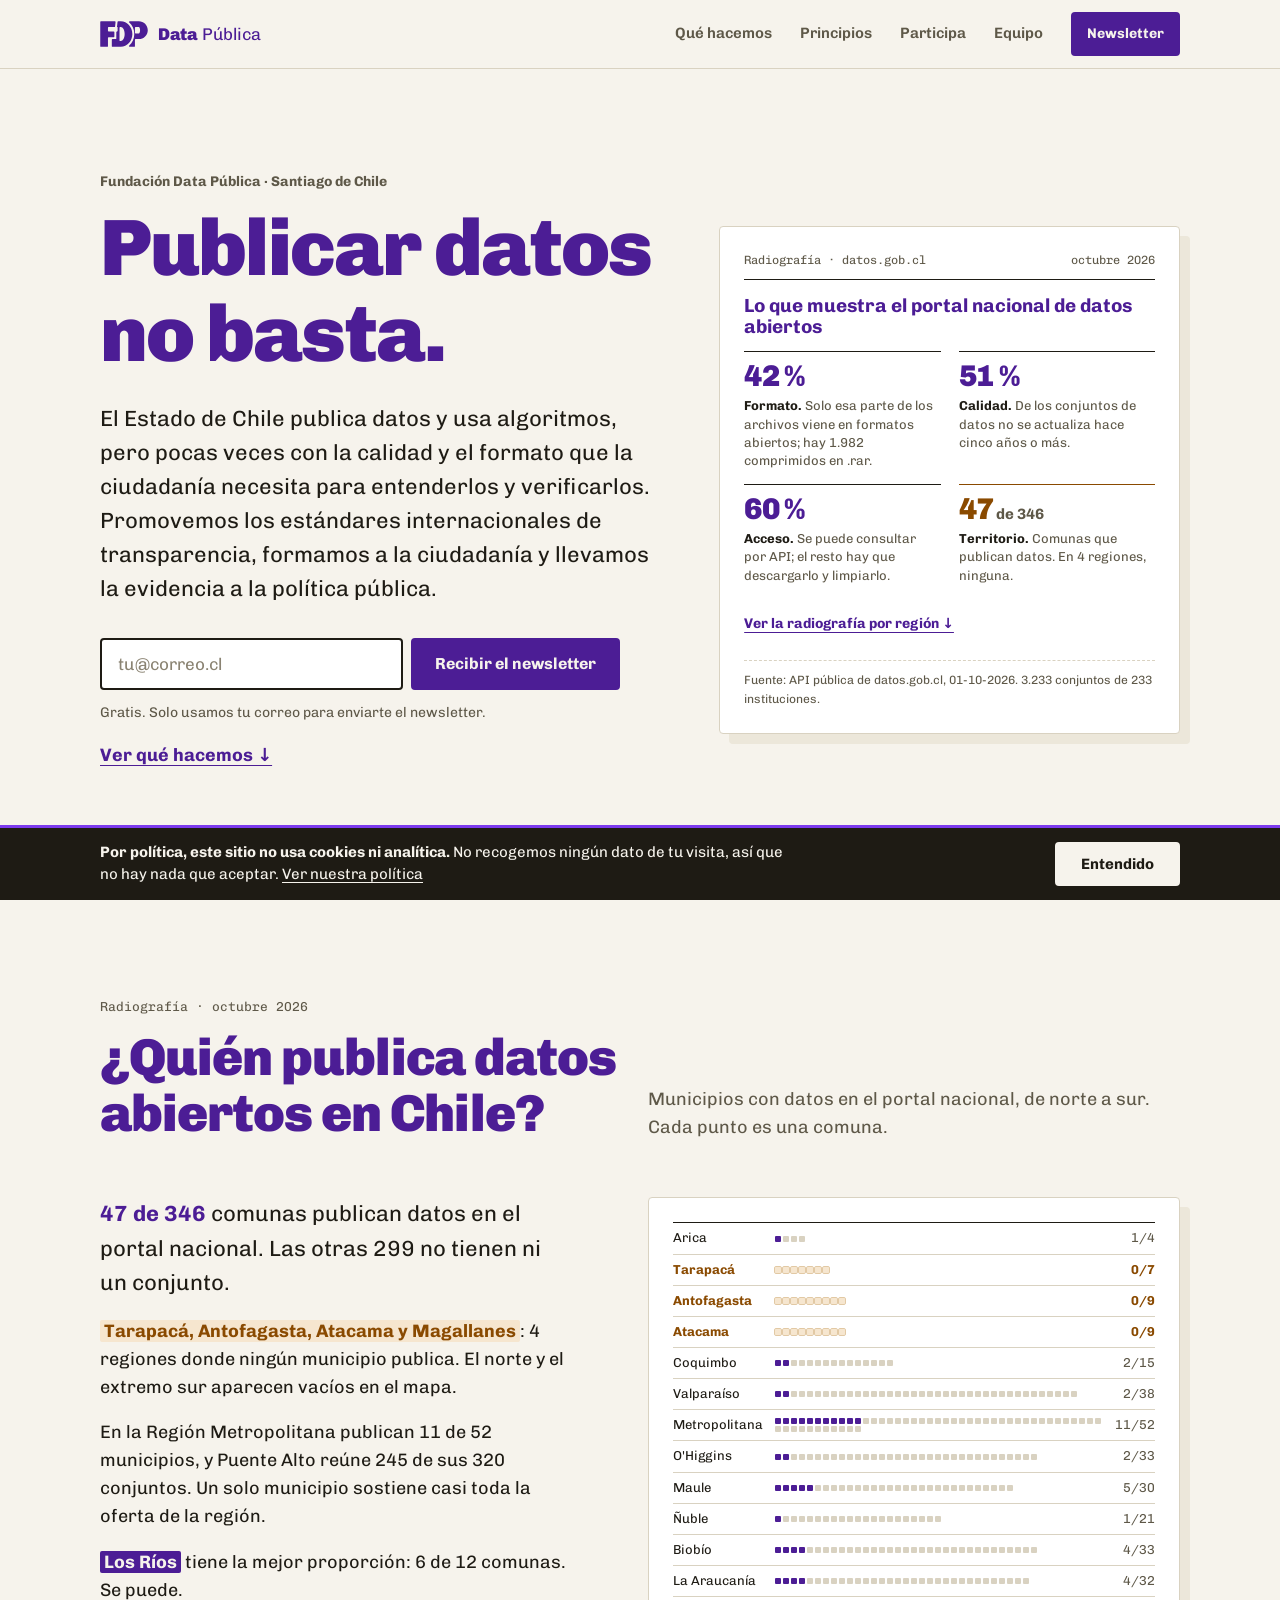
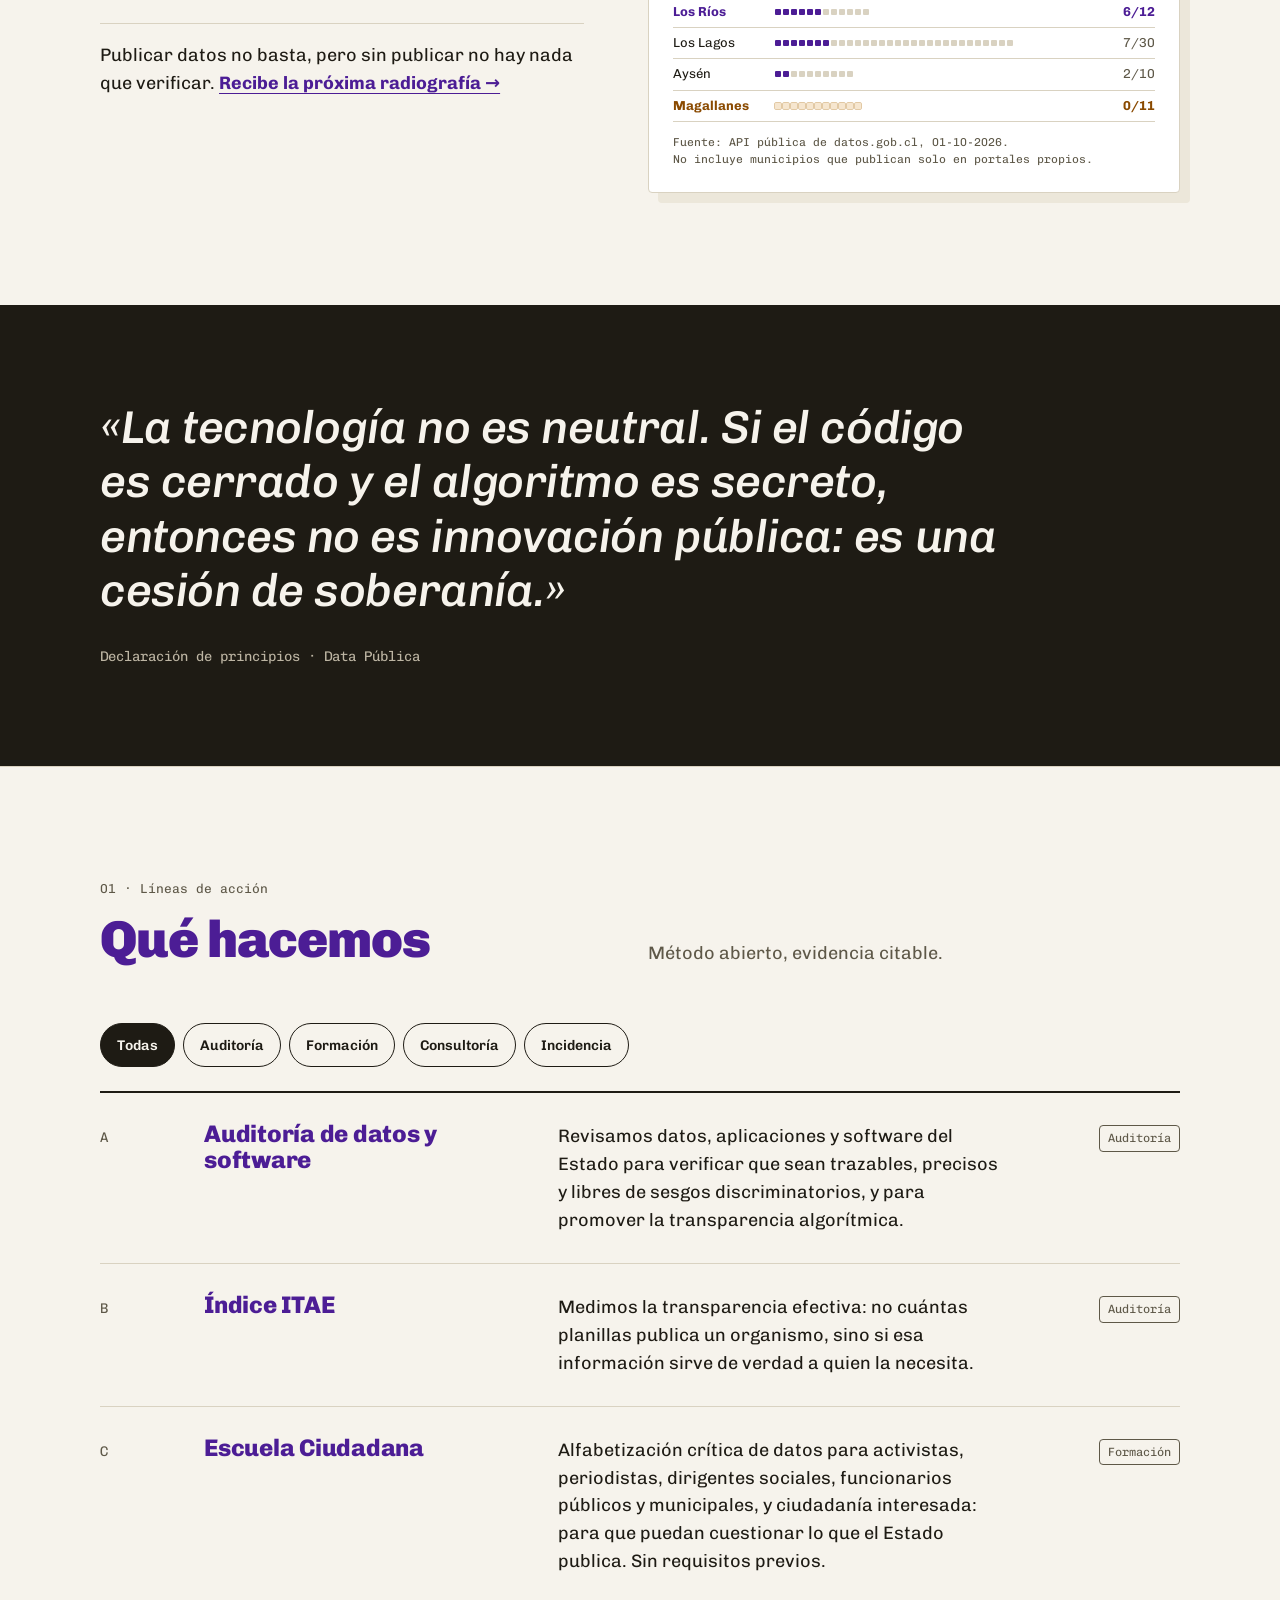
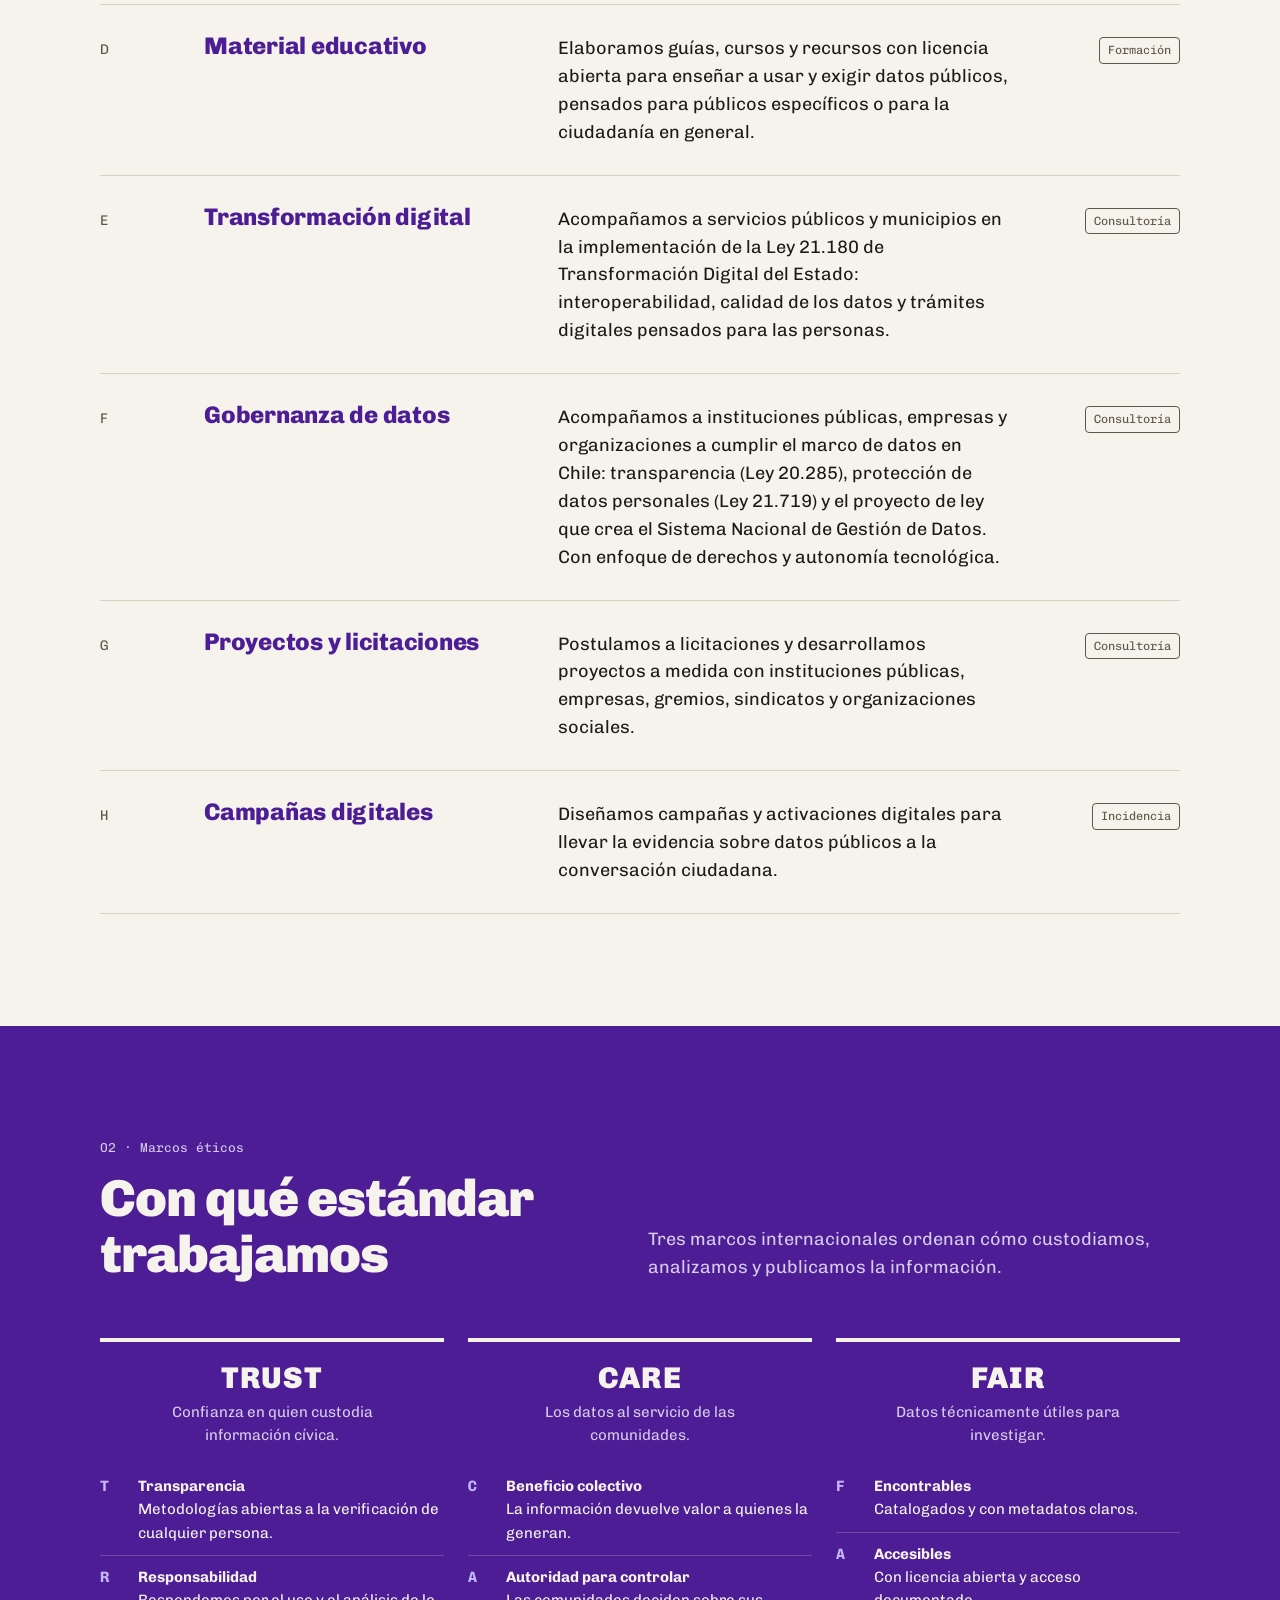
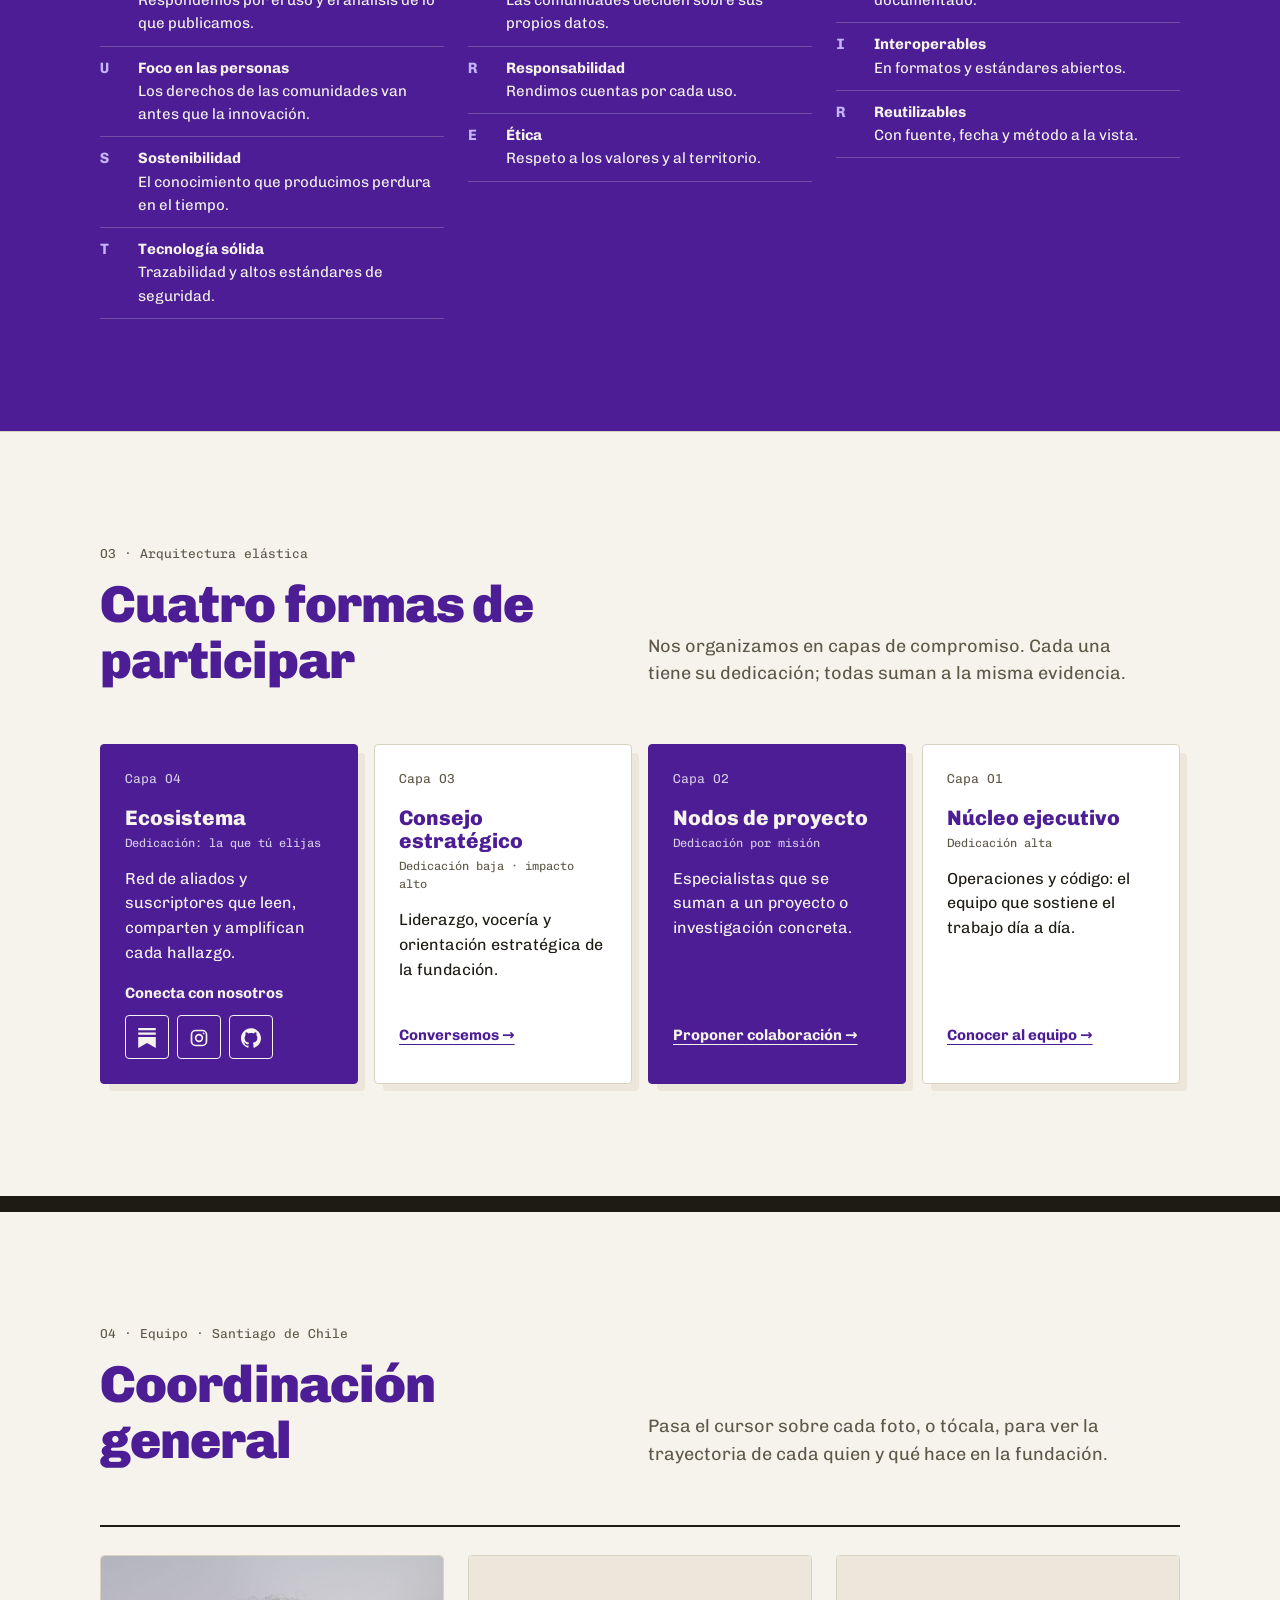
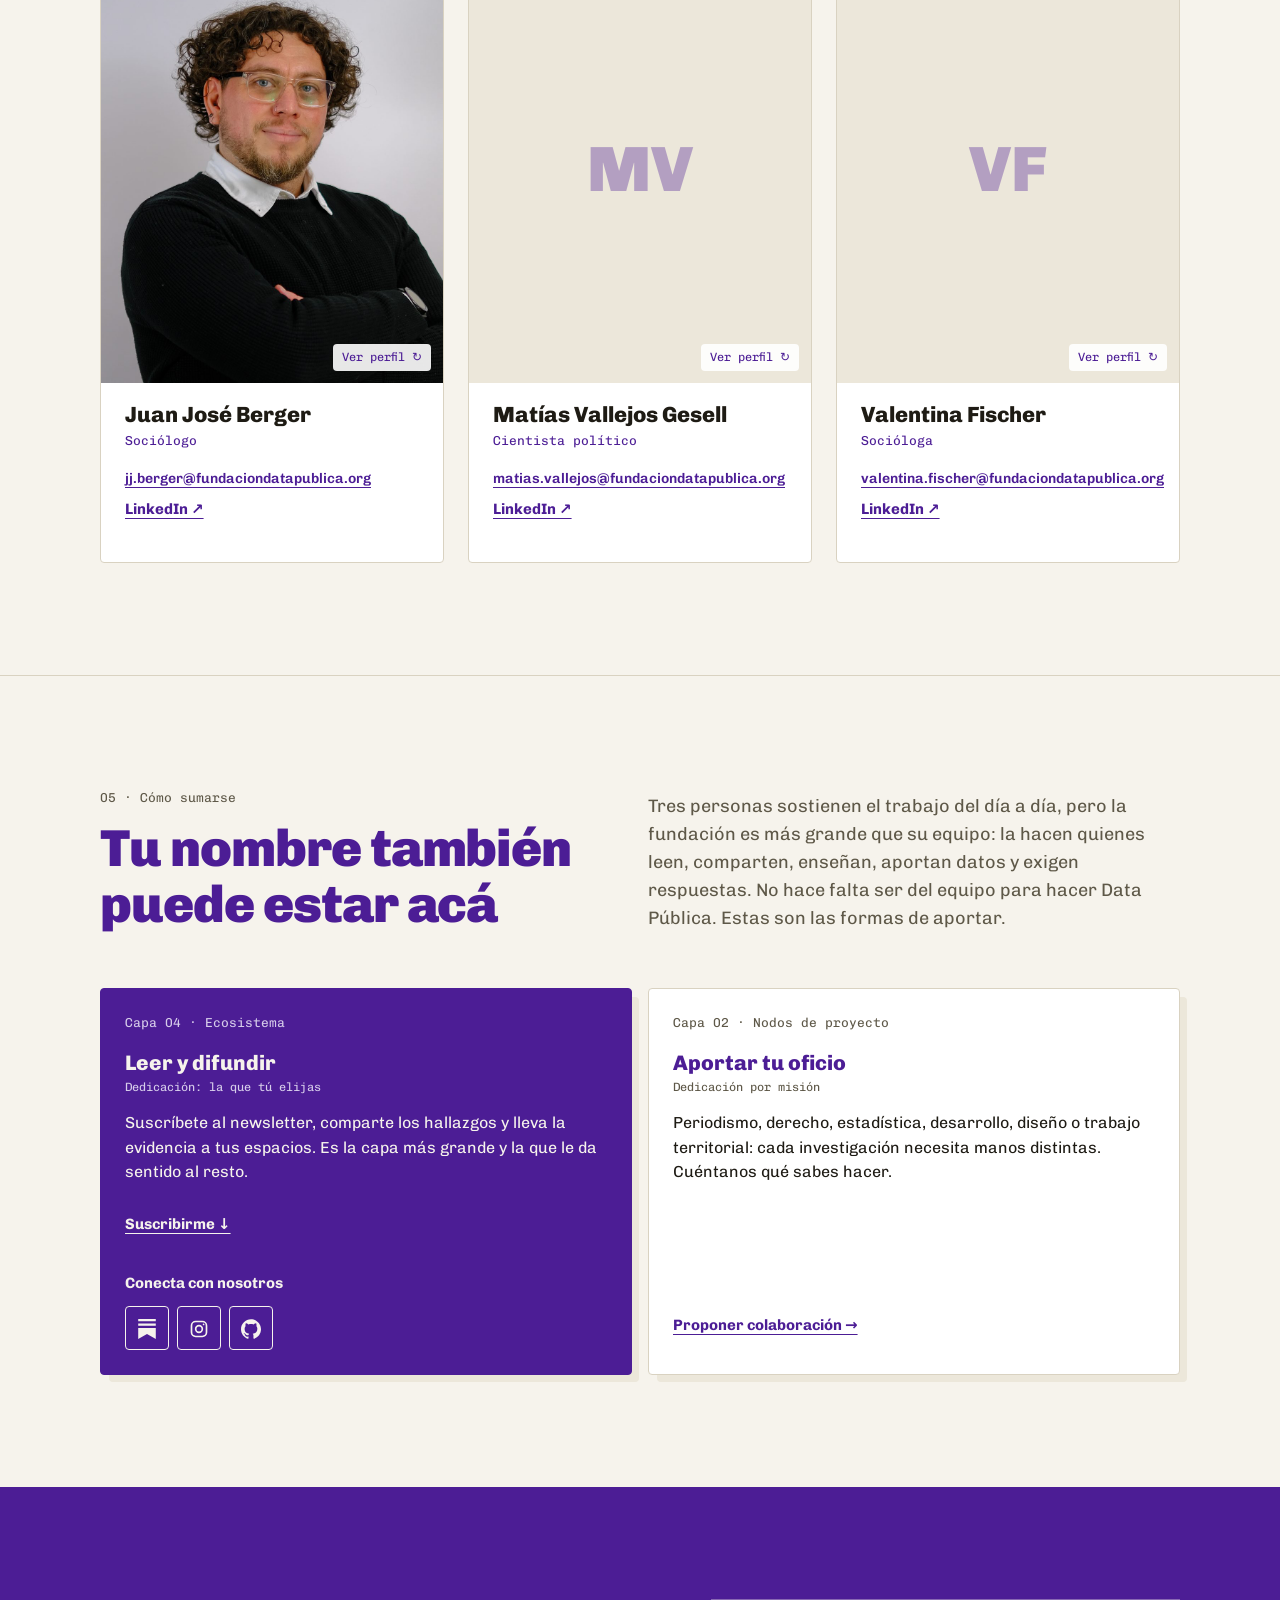
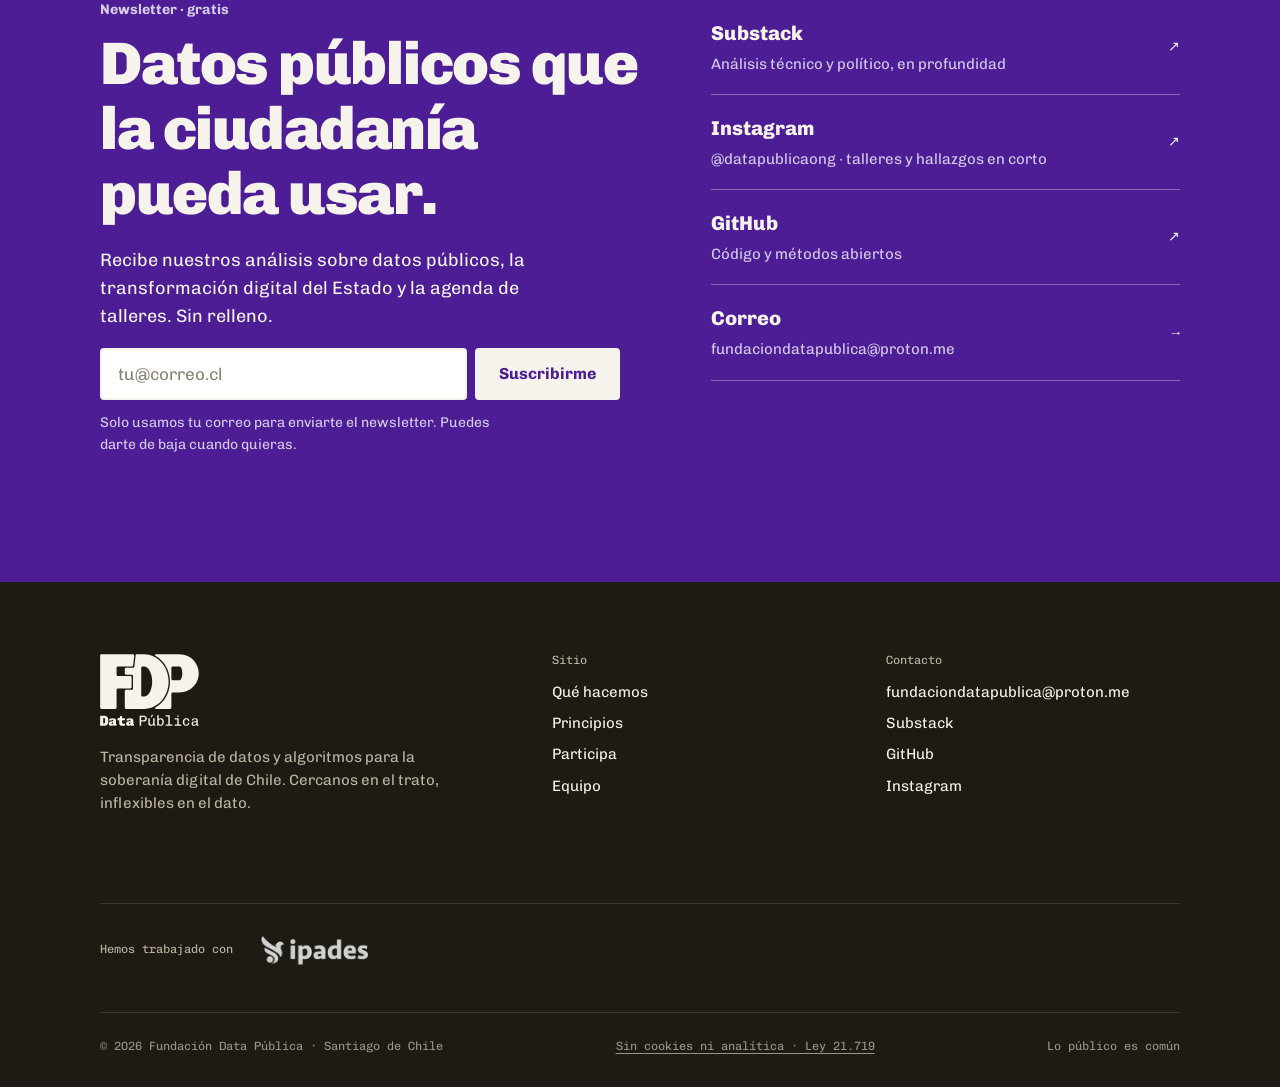
==== commit 91c3ddef: "Cómo sumarse: sale la capa 03 (consejo estratégico); quedan la 04, con las redes, y la 02 Co-Authore" ====
--- a/index.html
+++ b/index.html
@@ -20,7 +20,7 @@
     <meta name="theme-color" content="#4C1D95">
     <link rel="icon" href="assets/favicon.svg" type="image/svg+xml">
     <link rel="preload" href="fonts/chivo-latin-wght-normal.woff2" as="font" type="font/woff2" crossorigin>
-    <link rel="stylesheet" href="assets/site.css?v=202611032100">
+    <link rel="stylesheet" href="assets/site.css?v=202611032200">
     <script type="application/ld+json">
     [
       {
@@ -486,22 +486,23 @@
                     </div>
                     <p>Tres personas sostienen el trabajo del día a día, pero la fundación es más grande que su equipo: la hacen quienes leen, comparten, enseñan, aportan datos y exigen respuestas. No hace falta ser del equipo para hacer Data Pública. Estas son las formas de aportar.</p>
                 </div>
-                <div class="capas tres">
+                <div class="capas dos">
                     <article class="capa destacada">
                         <span class="num">Capa 04 · Ecosistema</span>
                         <h3>Leer y difundir</h3>
                         <p class="dedic">Dedicación: la que tú elijas</p>
                         <p>Suscríbete al newsletter, comparte los hallazgos y lleva la evidencia a tus espacios. Es la capa más grande y la que le da sentido al resto.</p>
                         <a href="#newsletter">Suscribirme ↓</a>
+                        <div class="redes">
+                            <p>Conecta con nosotros</p>
+                            <ul>
+                                <li><a href="https://substack.com/@fundaciondatapublica" target="_blank" rel="noopener" aria-label="Substack" title="Substack"><svg width="20" height="20" viewBox="0 0 24 24" aria-hidden="true" fill="currentColor"><path d="M22.539 8.242H1.46V5.406h21.08v2.836zM1.46 10.812V24L12 18.11 22.54 24V10.812H1.46zM22.54 0H1.46v2.836h21.08V0z"/></svg></a></li>
+                                <li><a href="https://www.instagram.com/datapublicaong/" target="_blank" rel="noopener" aria-label="Instagram" title="Instagram"><svg width="20" height="20" viewBox="0 0 24 24" aria-hidden="true" fill="none" stroke="currentColor" stroke-width="2"><rect x="3" y="3" width="18" height="18" rx="5"/><circle cx="12" cy="12" r="4"/><circle cx="17.5" cy="6.5" r="1" fill="currentColor" stroke="none"/></svg></a></li>
+                                <li><a href="https://github.com/fundaciondatapublica" target="_blank" rel="noopener" aria-label="GitHub" title="GitHub"><svg width="20" height="20" viewBox="0 0 24 24" aria-hidden="true" fill="currentColor"><path d="M12 .297c-6.63 0-12 5.373-12 12 0 5.303 3.438 9.8 8.205 11.385.6.113.82-.258.82-.577 0-.285-.01-1.04-.015-2.04-3.338.724-4.042-1.61-4.042-1.61C4.422 18.07 3.633 17.7 3.633 17.7c-1.087-.744.084-.729.084-.729 1.205.084 1.838 1.236 1.838 1.236 1.07 1.835 2.809 1.305 3.495.998.108-.776.417-1.305.76-1.605-2.665-.3-5.466-1.332-5.466-5.93 0-1.31.465-2.38 1.235-3.22-.135-.303-.54-1.523.105-3.176 0 0 1.005-.322 3.3 1.23.96-.267 1.98-.399 3-.405 1.02.006 2.04.138 3 .405 2.28-1.552 3.285-1.23 3.285-1.23.645 1.653.24 2.873.12 3.176.765.84 1.23 1.91 1.23 3.22 0 4.61-2.805 5.625-5.475 5.92.42.36.81 1.096.81 2.22 0 1.606-.015 2.896-.015 3.286 0 .315.21.69.825.57C20.565 22.092 24 17.592 24 12.297c0-6.627-5.373-12-12-12"/></svg></a></li>
+                            </ul>
+                        </div>
                     </article>
                     <article class="capa">
-                        <span class="num">Capa 03 · Consejo estratégico</span>
-                        <h3>Orientar el rumbo</h3>
-                        <p class="dedic">Dedicación baja · impacto alto</p>
-                        <p>Vocería, vínculos institucionales y mirada de largo plazo para una fundación que recién empieza.</p>
-                        <a href="mailto:fundaciondatapublica@proton.me?subject=Consejo%20estrat%C3%A9gico">Conversemos →</a>
-                    </article>
-                    <article class="capa destacada">
                         <span class="num">Capa 02 · Nodos de proyecto</span>
                         <h3>Aportar tu oficio</h3>
                         <p class="dedic">Dedicación por misión</p>
@@ -609,6 +610,6 @@
         </div>
     </div>
 
-    <script src="assets/site.js?v=202611032100"></script>
+    <script src="assets/site.js?v=202611032200"></script>
 </body>
 </html>
--- a/assets/site.css
+++ b/assets/site.css
@@ -546,7 +546,8 @@
   /* el botón de secciones sube para no quedar tapado */
   .atajos { bottom: calc(132px + env(safe-area-inset-bottom, 0px)); }
 }
-@media (min-width: 860px) { .capas.tres { grid-template-columns: repeat(3, 1fr); } }
+@media (min-width: 860px) { .capas.tres { grid-template-columns: repeat(3, 1fr); } .capas.dos { grid-template-columns: repeat(2, 1fr); } }
+.capa a + .redes { margin-top: 24px; }
 
 /* TRUST, CARE y FAIR centrados sobre su columna */
 .marco h3, .marco .sub { text-align: center; }
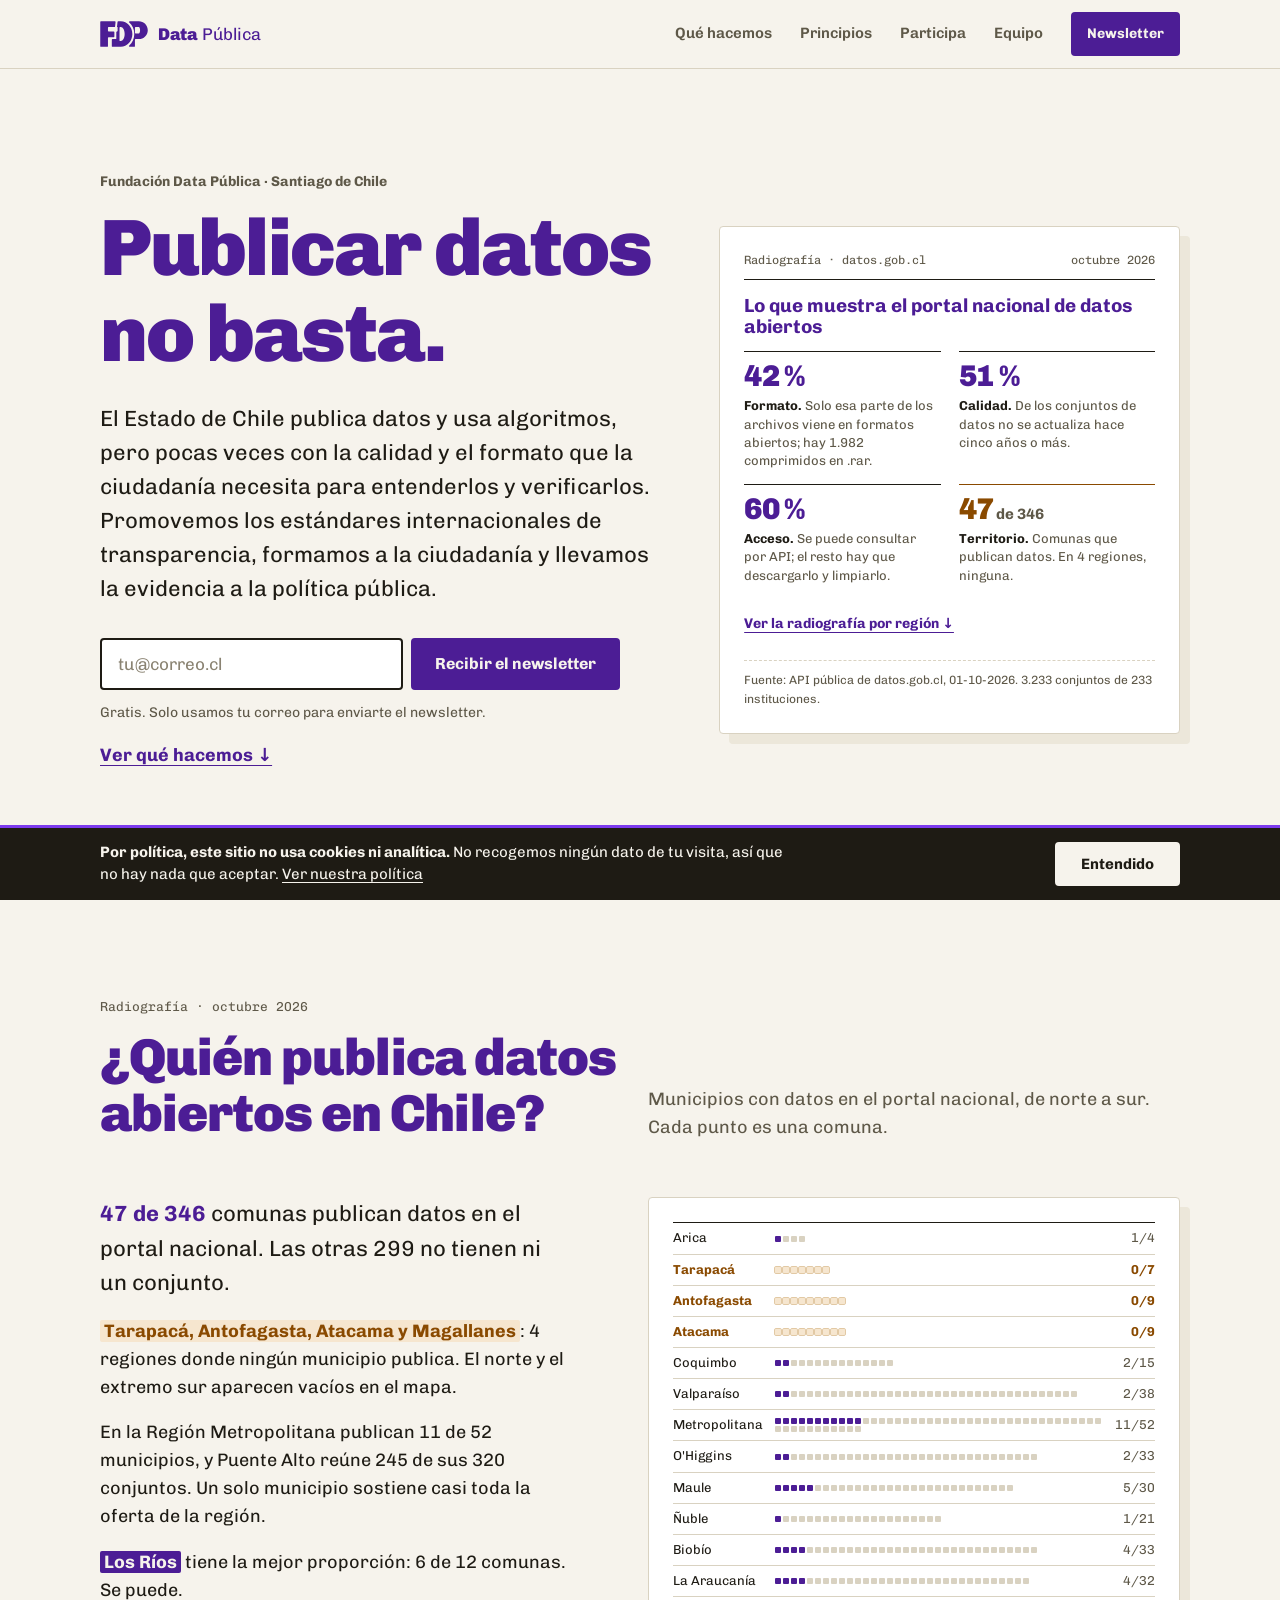
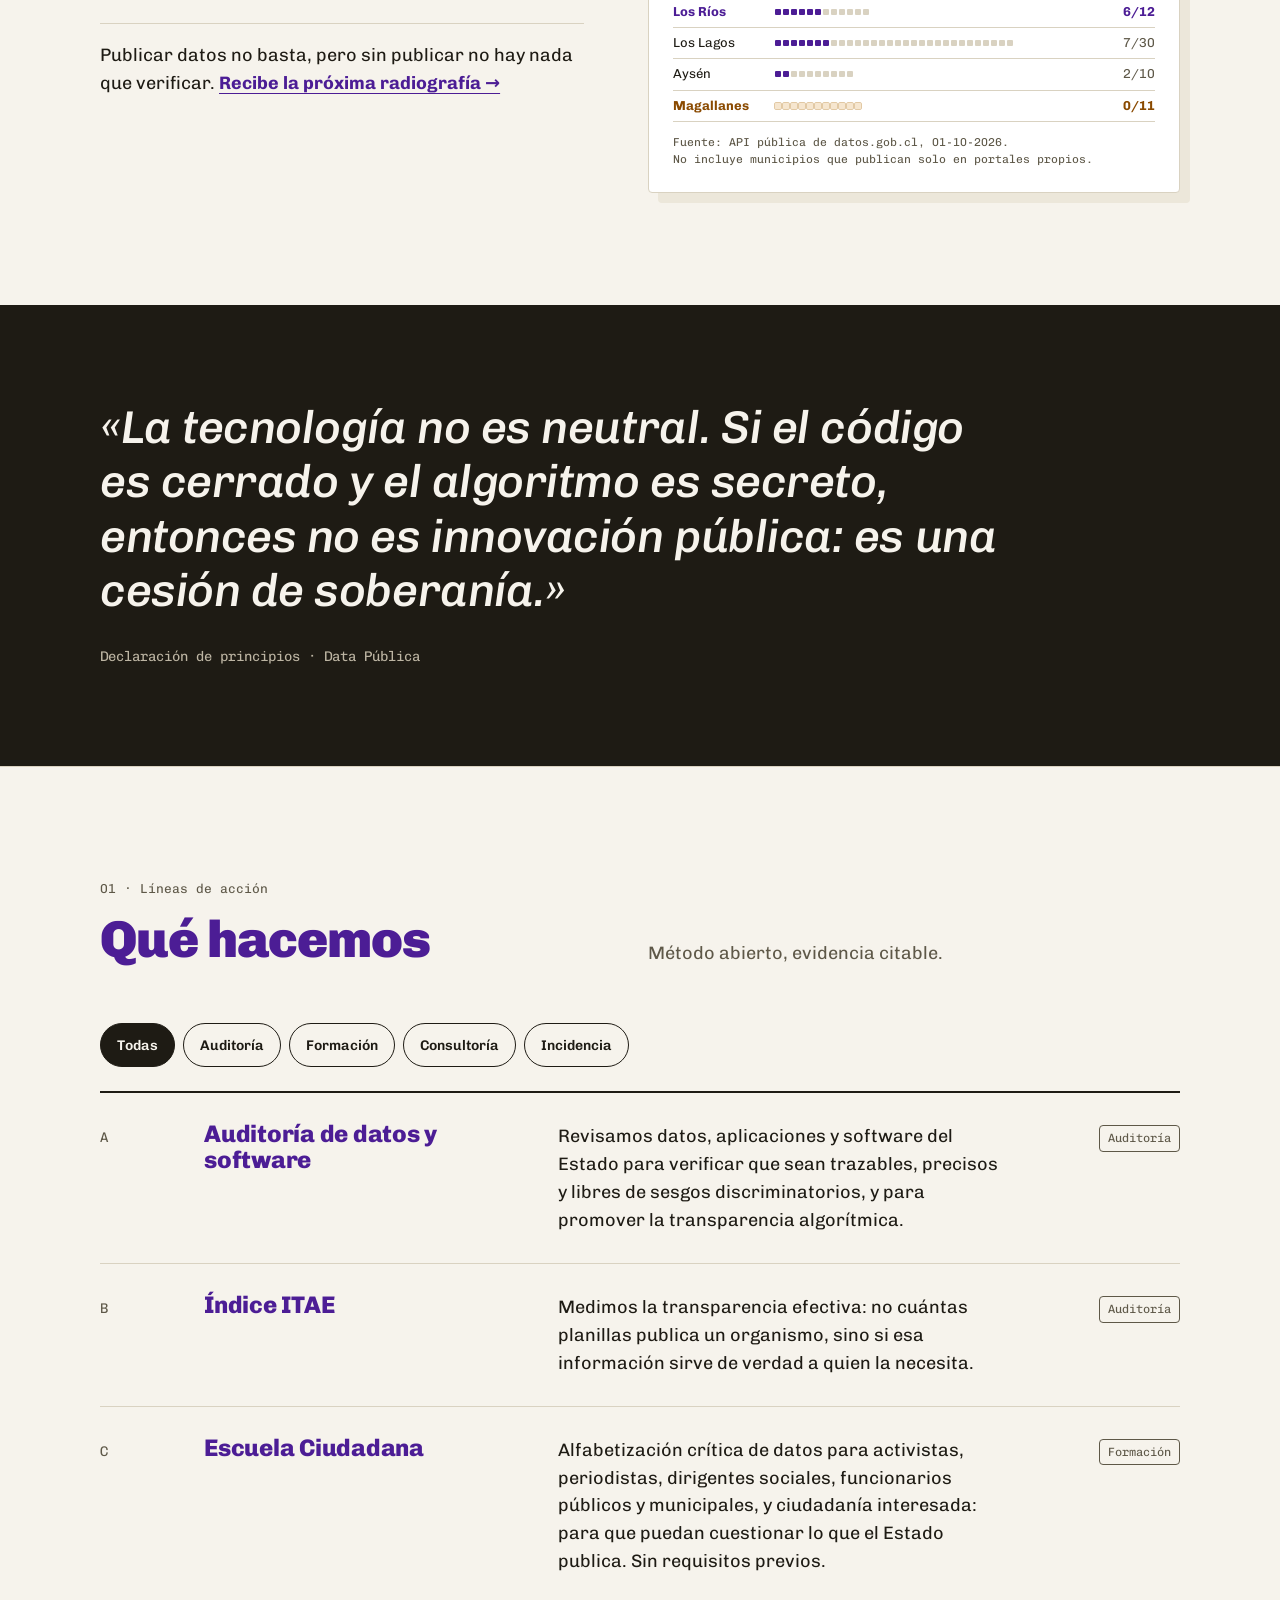
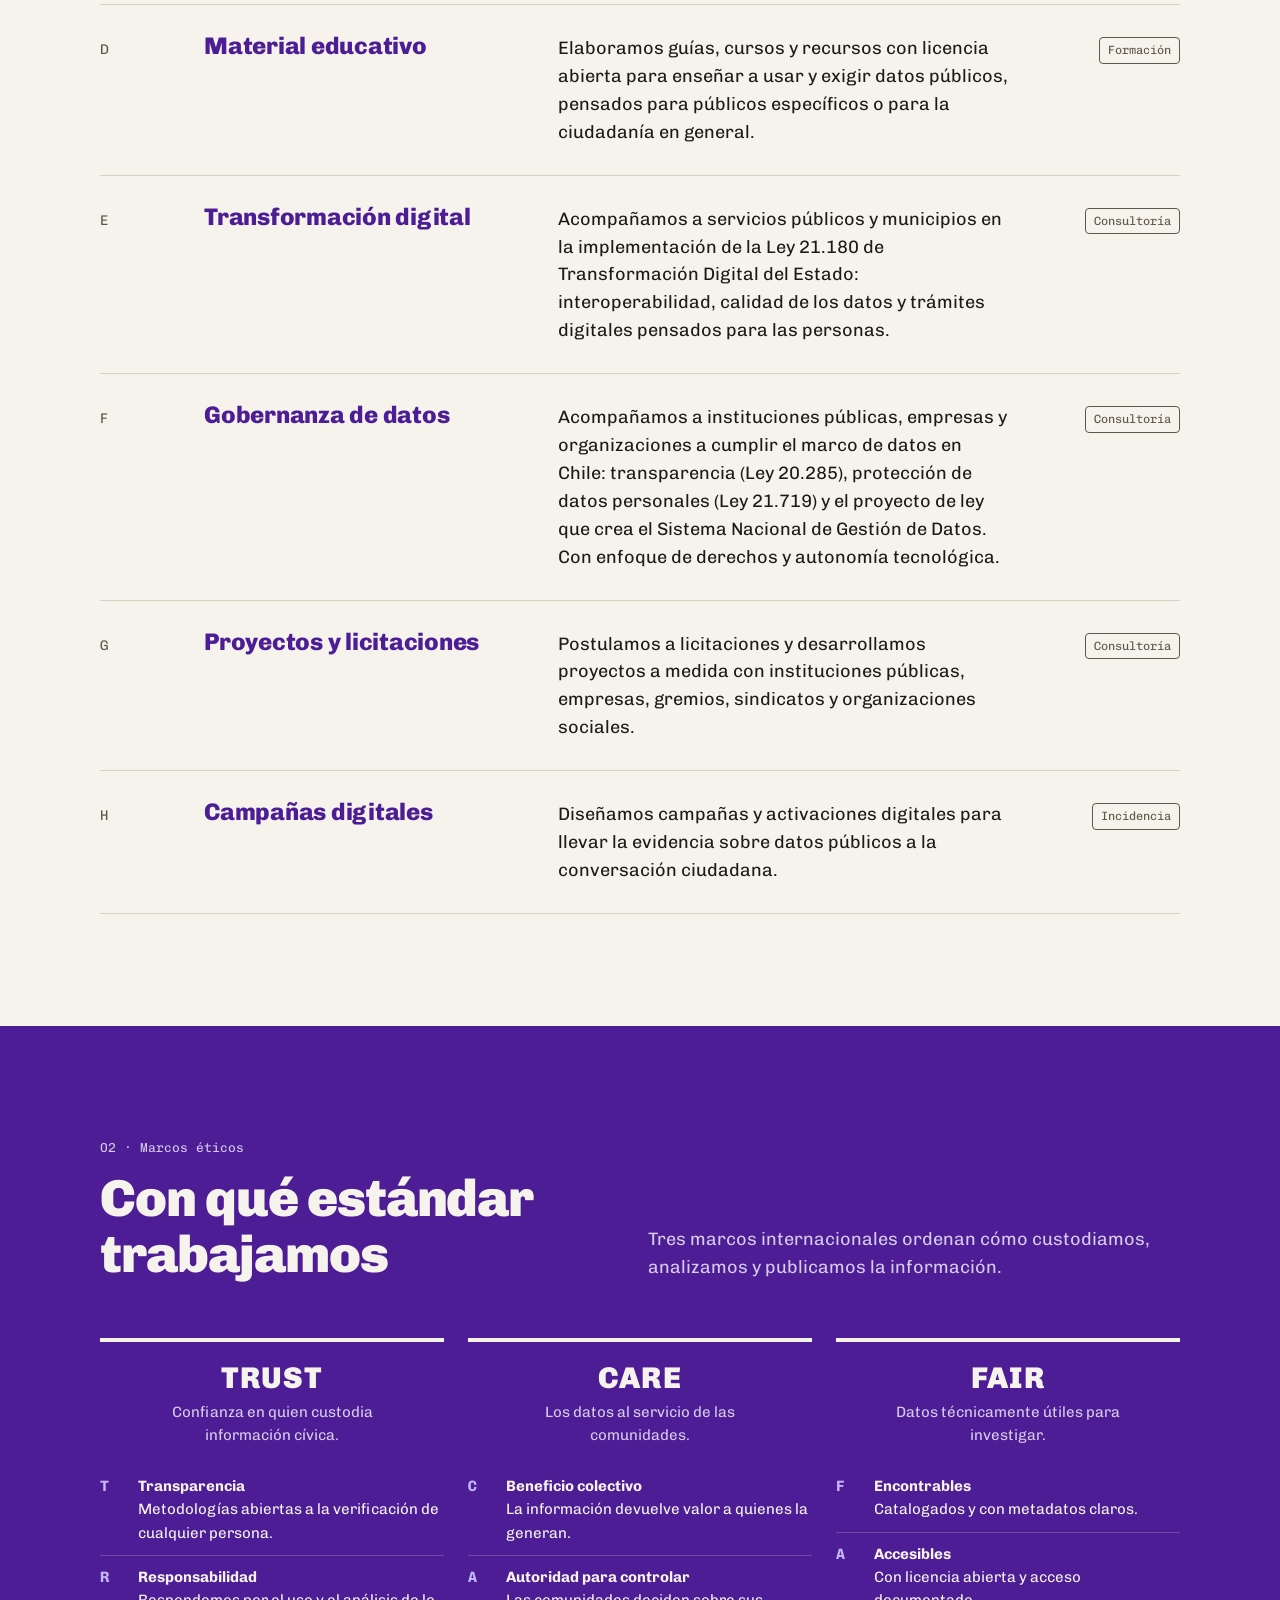
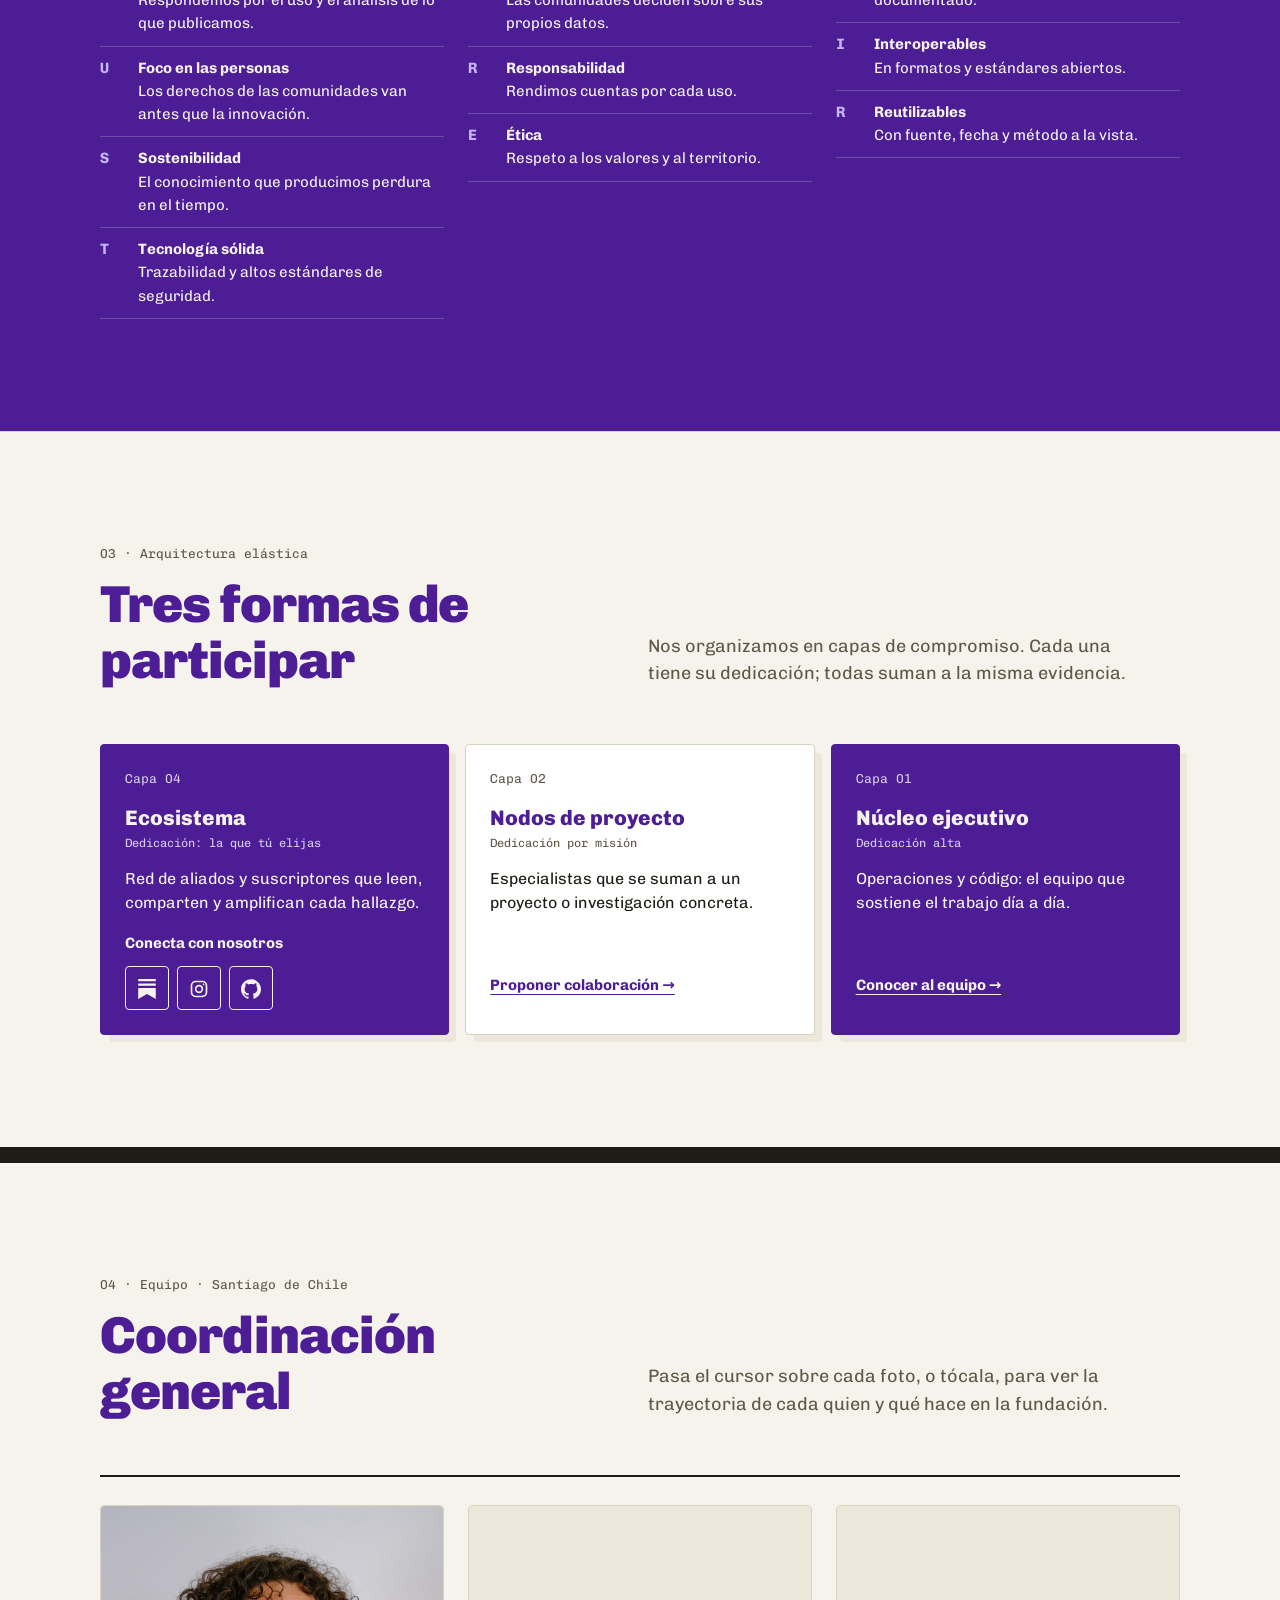
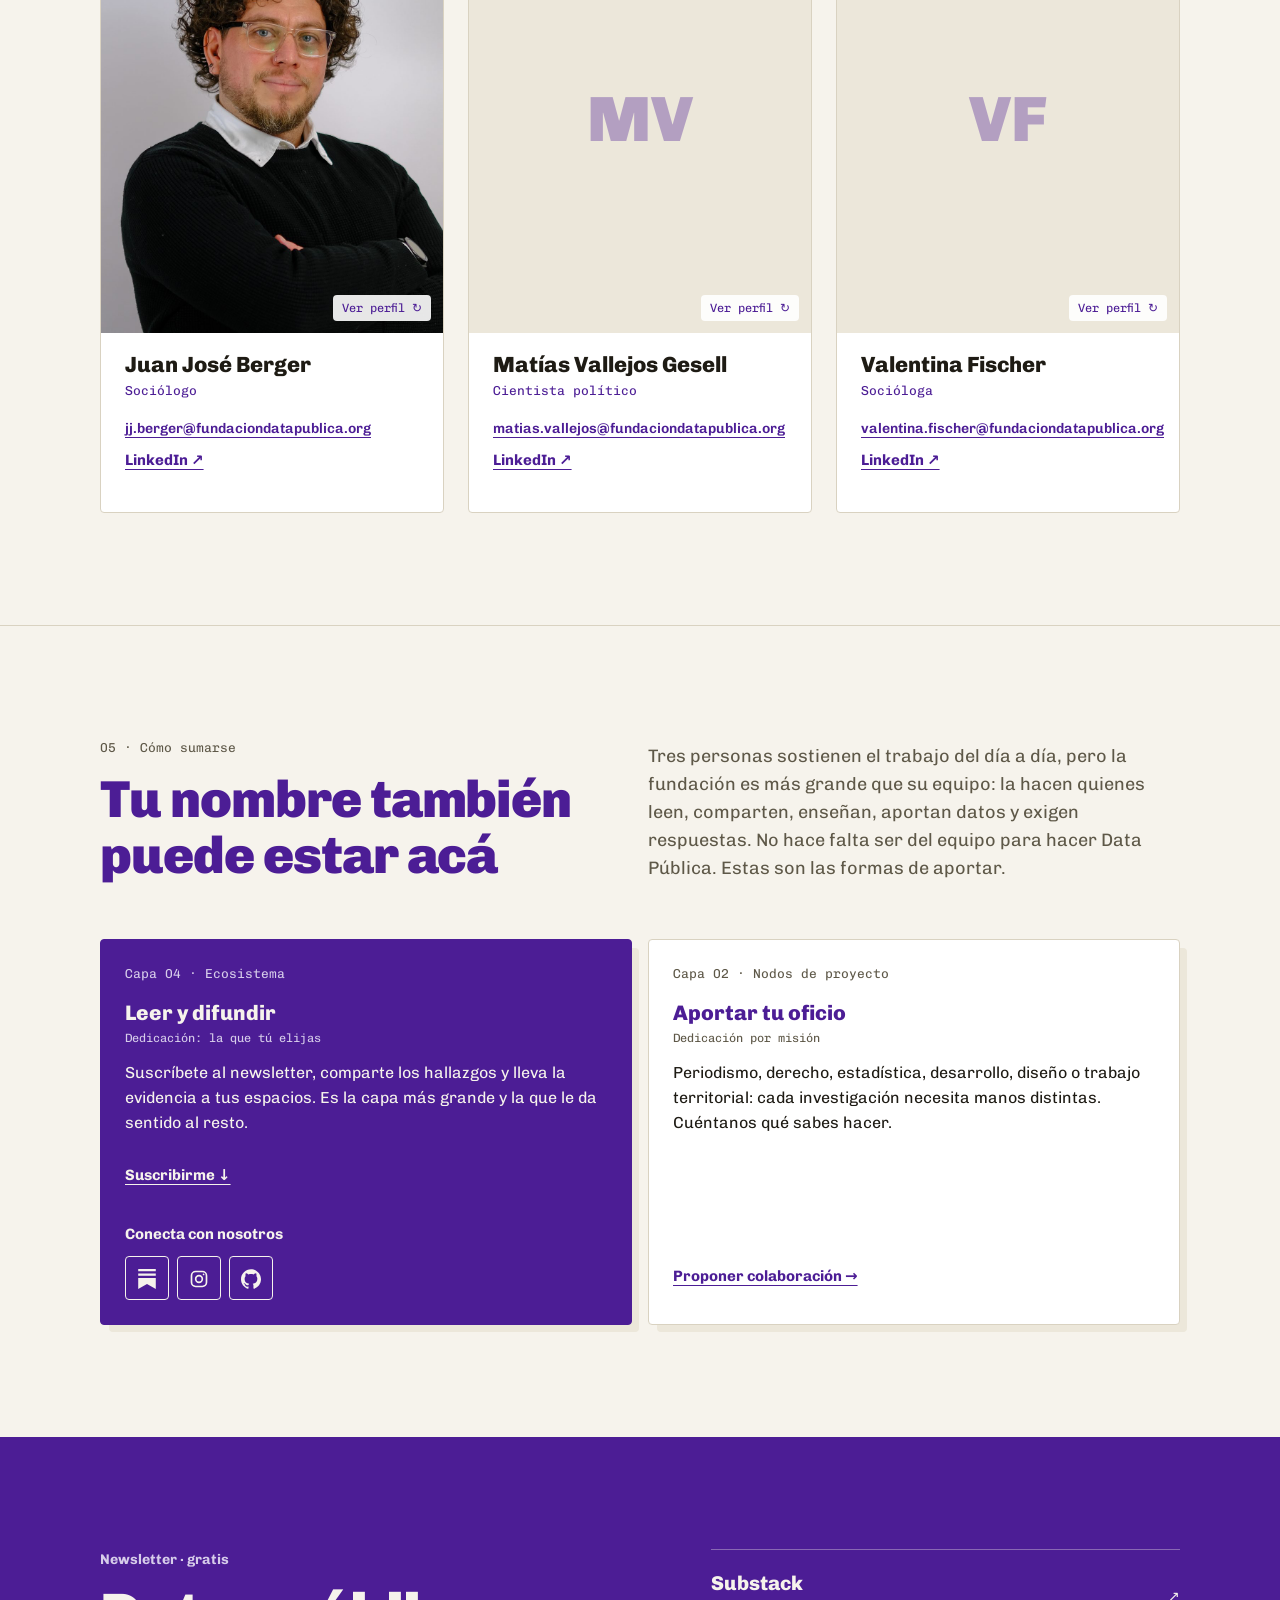
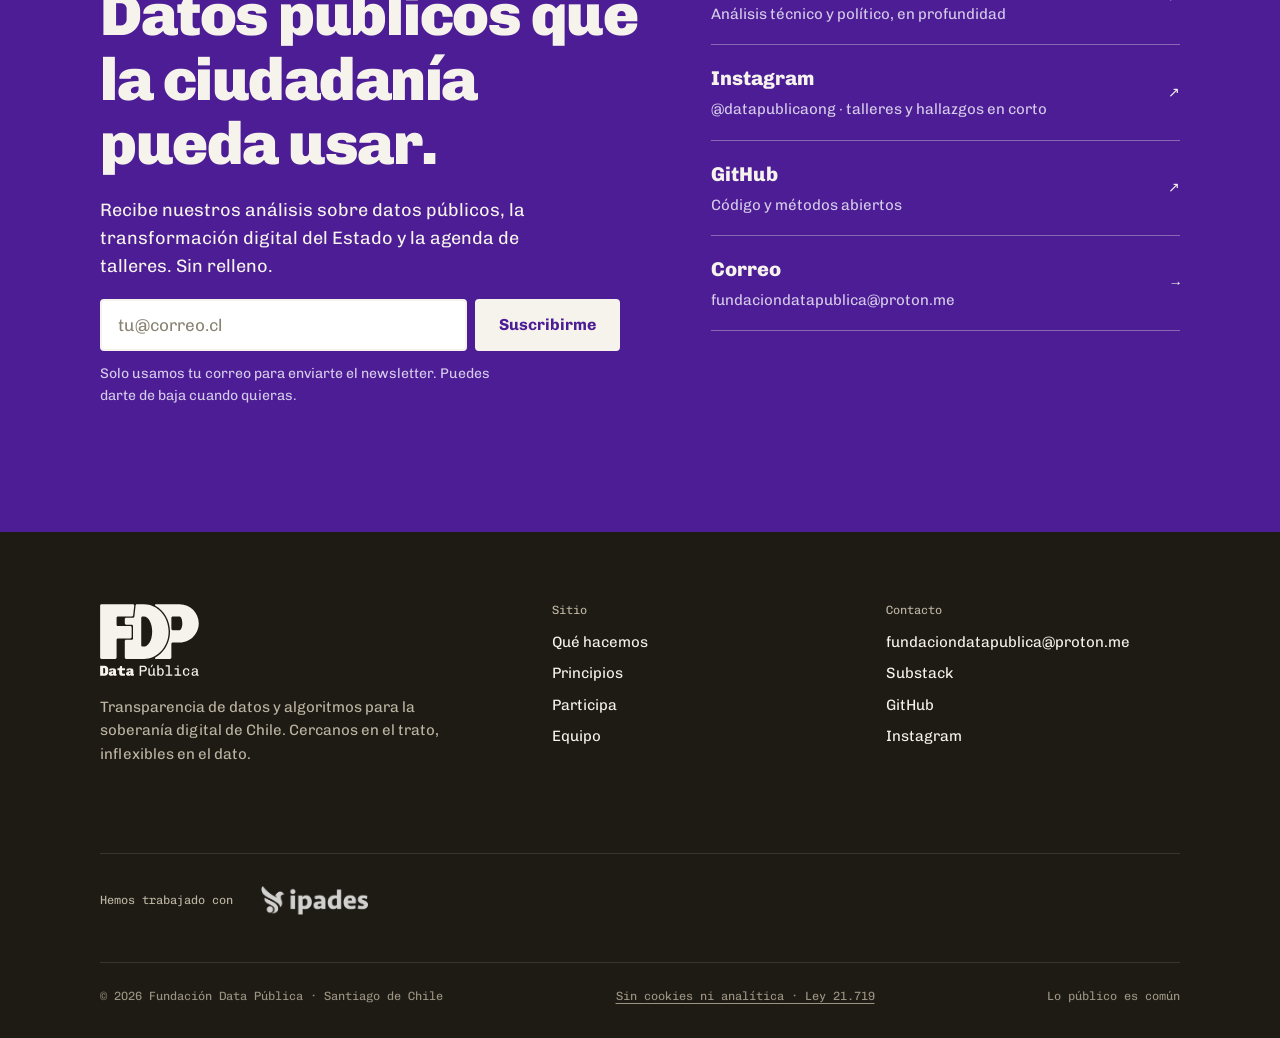
==== commit 326b0169: "Participa: sale la capa 03 (consejo estratégico) por ahora; quedan tres formas de participar Co-Auth" ====
--- a/index.html
+++ b/index.html
@@ -365,11 +365,11 @@
                 <div class="seccion-cab">
                     <div>
                         <span class="folio">03 · Arquitectura elástica</span>
-                        <h2>Cuatro formas de participar</h2>
+                        <h2>Tres formas de participar</h2>
                     </div>
                     <p>Nos organizamos en capas de compromiso. Cada una tiene su dedicación; todas suman a la misma evidencia.</p>
                 </div>
-                <div class="capas">
+                <div class="capas tres">
                     <article class="capa destacada">
                         <span class="num">Capa 04</span>
                         <h3>Ecosistema</h3>
@@ -385,20 +385,13 @@
                         </div>
                     </article>
                     <article class="capa">
-                        <span class="num">Capa 03</span>
-                        <h3>Consejo estratégico</h3>
-                        <p class="dedic">Dedicación baja · impacto alto</p>
-                        <p>Liderazgo, vocería y orientación estratégica de la fundación.</p>
-                        <a href="mailto:fundaciondatapublica@proton.me?subject=Consejo%20estrat%C3%A9gico">Conversemos →</a>
-                    </article>
-                    <article class="capa destacada">
                         <span class="num">Capa 02</span>
                         <h3>Nodos de proyecto</h3>
                         <p class="dedic">Dedicación por misión</p>
                         <p>Especialistas que se suman a un proyecto o investigación concreta.</p>
                         <a href="mailto:fundaciondatapublica@proton.me?subject=Nodos%20de%20proyecto">Proponer colaboración →</a>
                     </article>
-                    <article class="capa">
+                    <article class="capa destacada">
                         <span class="num">Capa 01</span>
                         <h3>Núcleo ejecutivo</h3>
                         <p class="dedic">Dedicación alta</p>
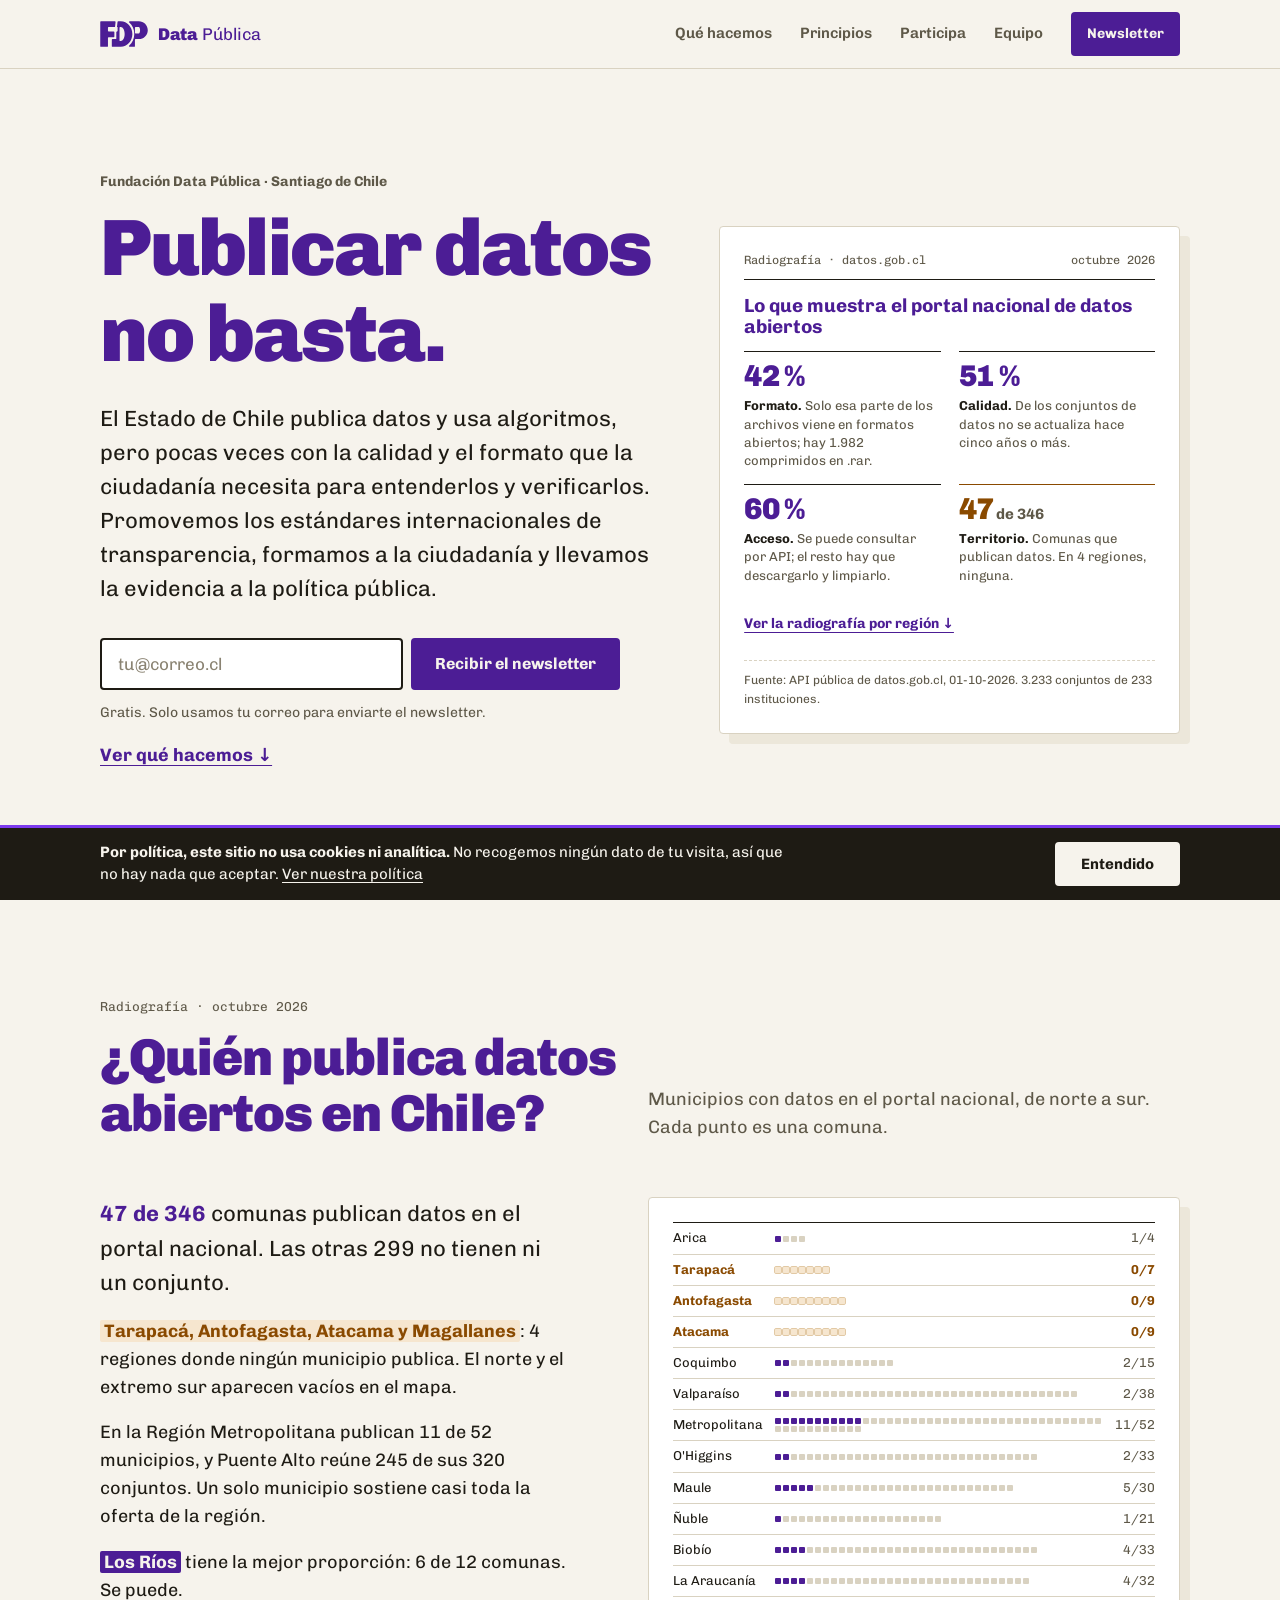
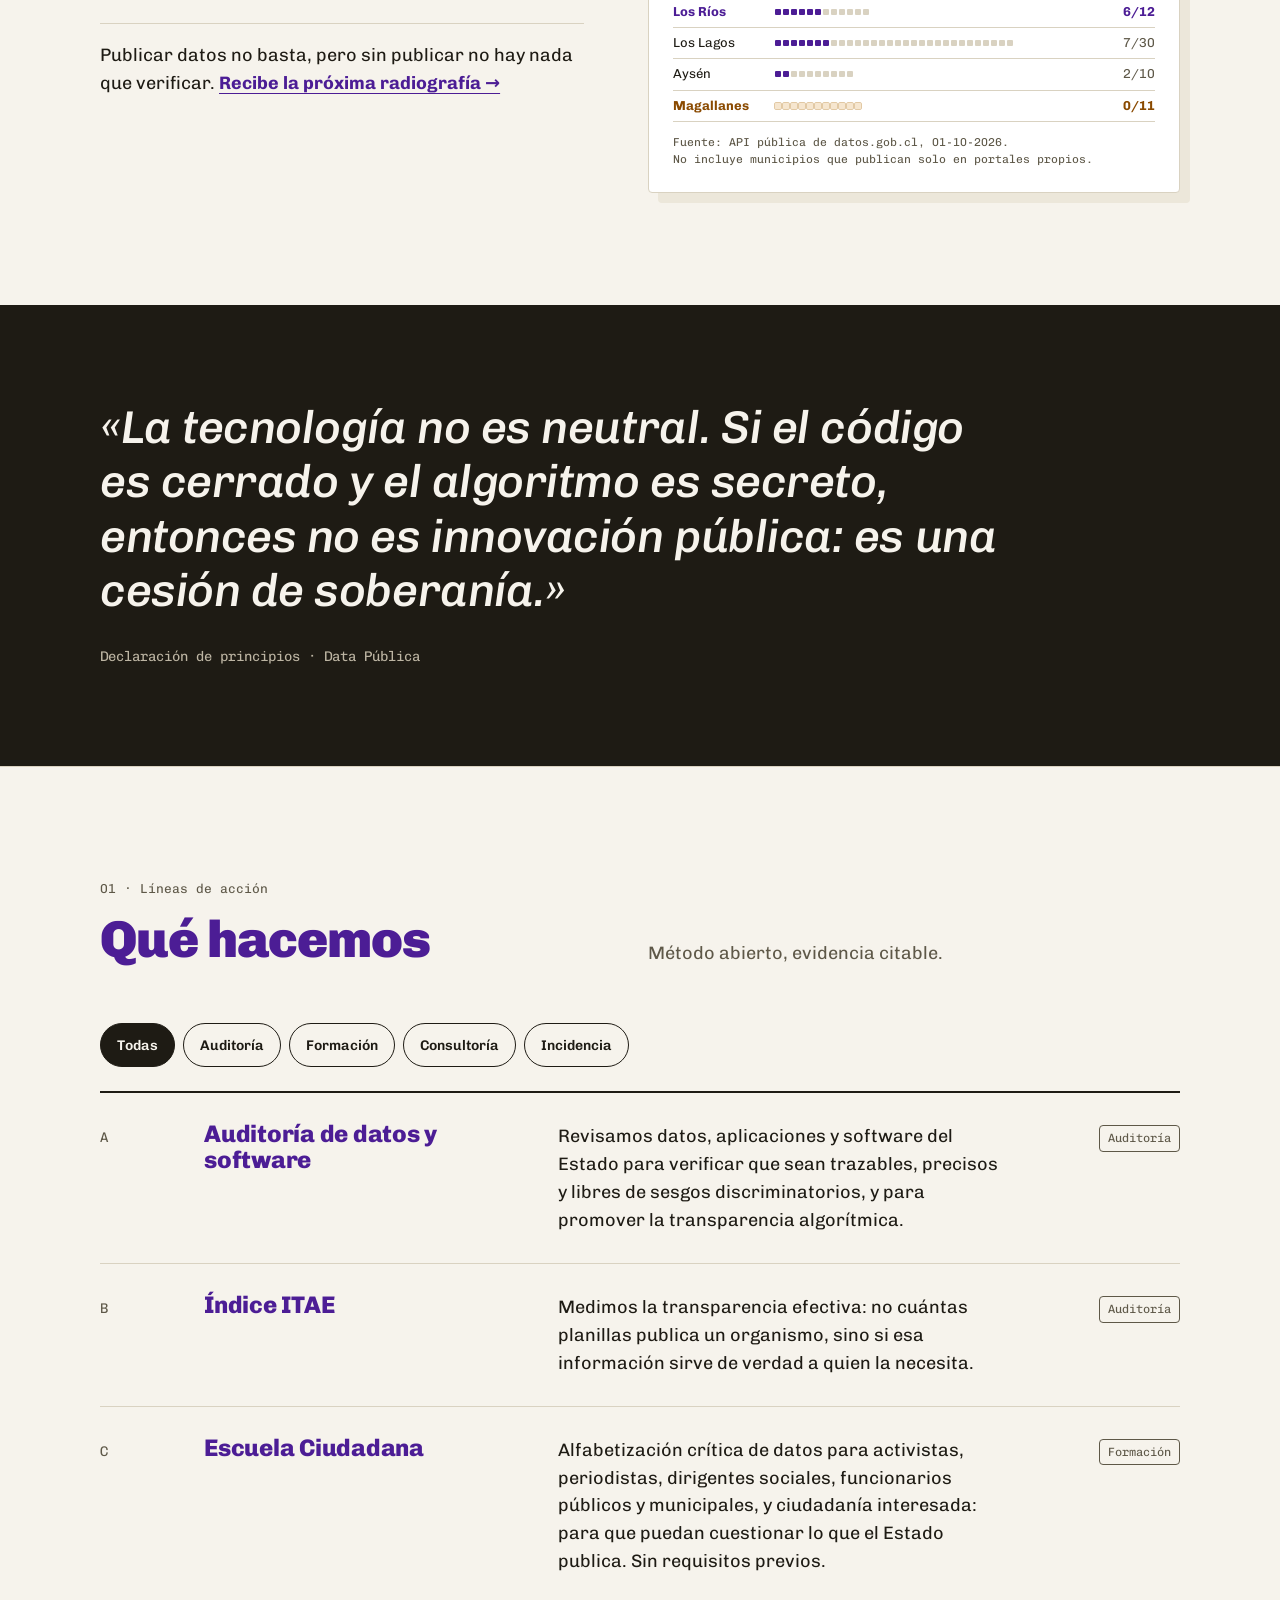
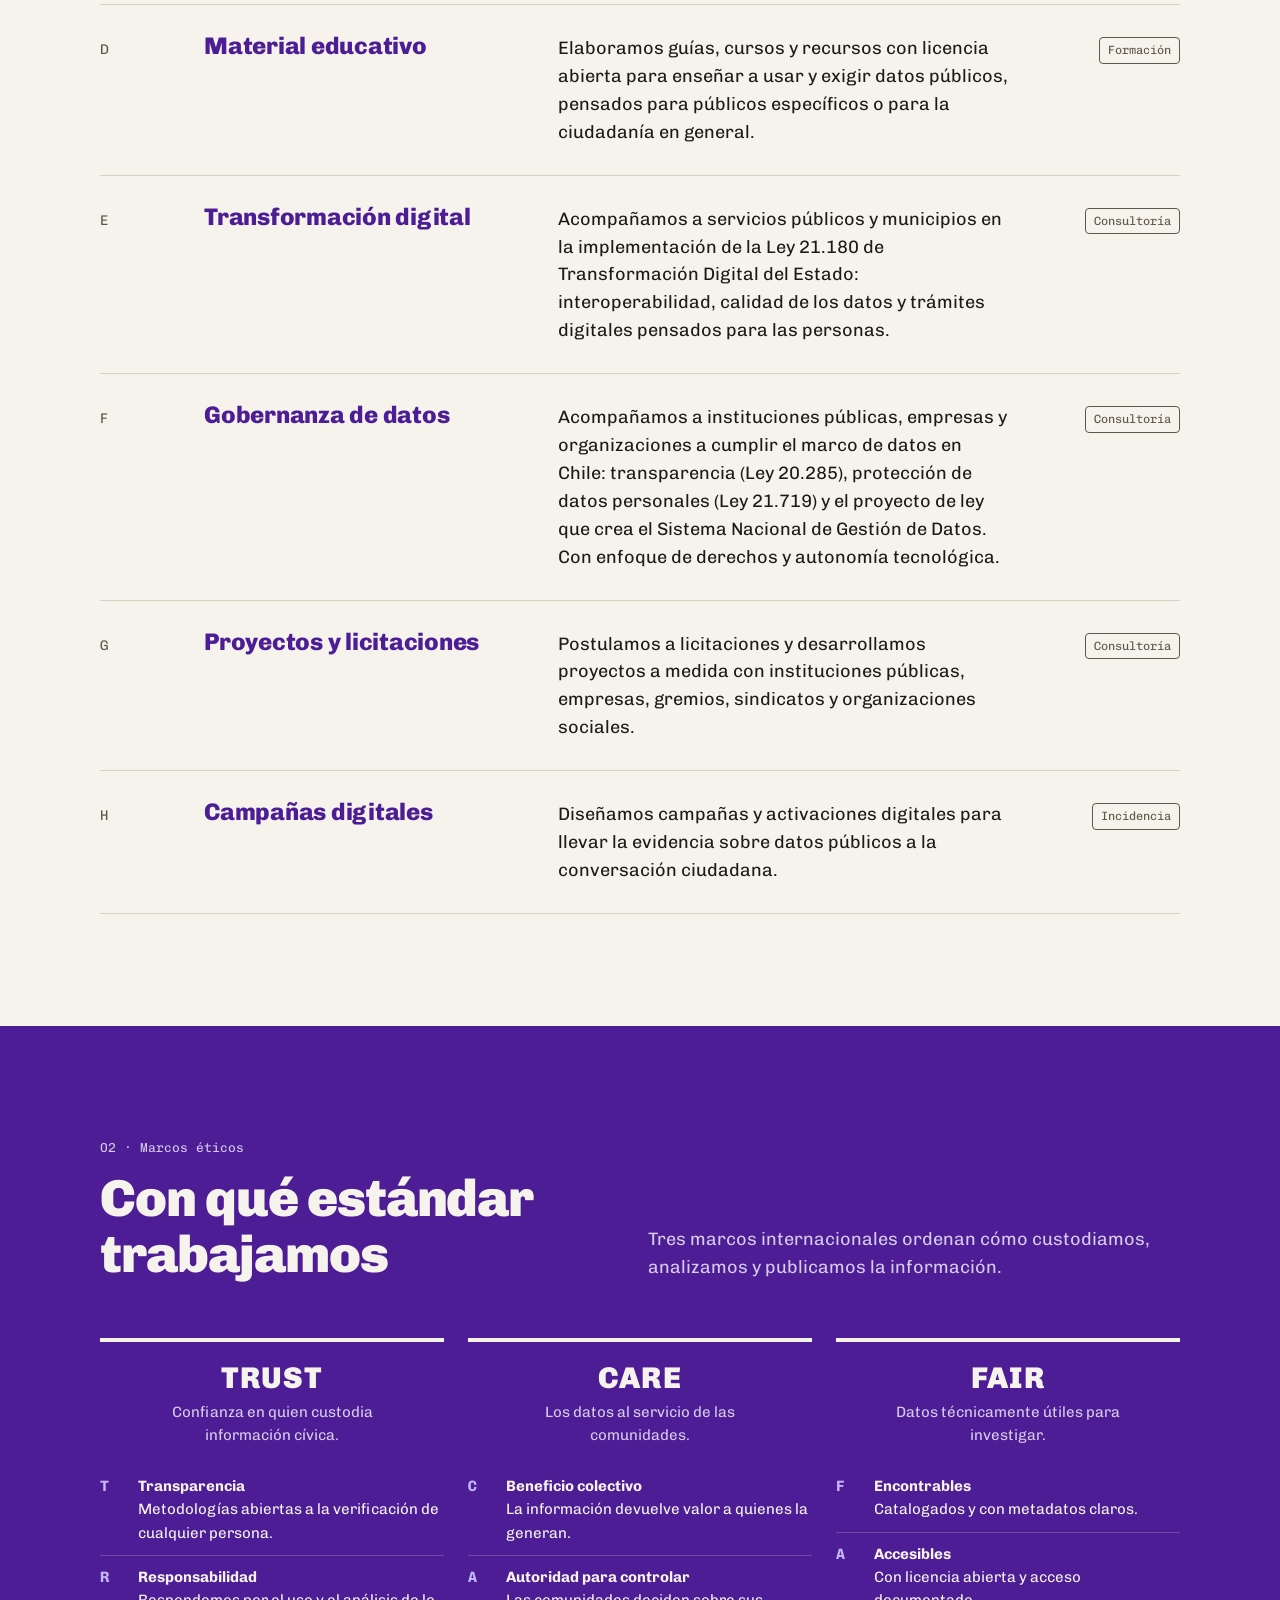
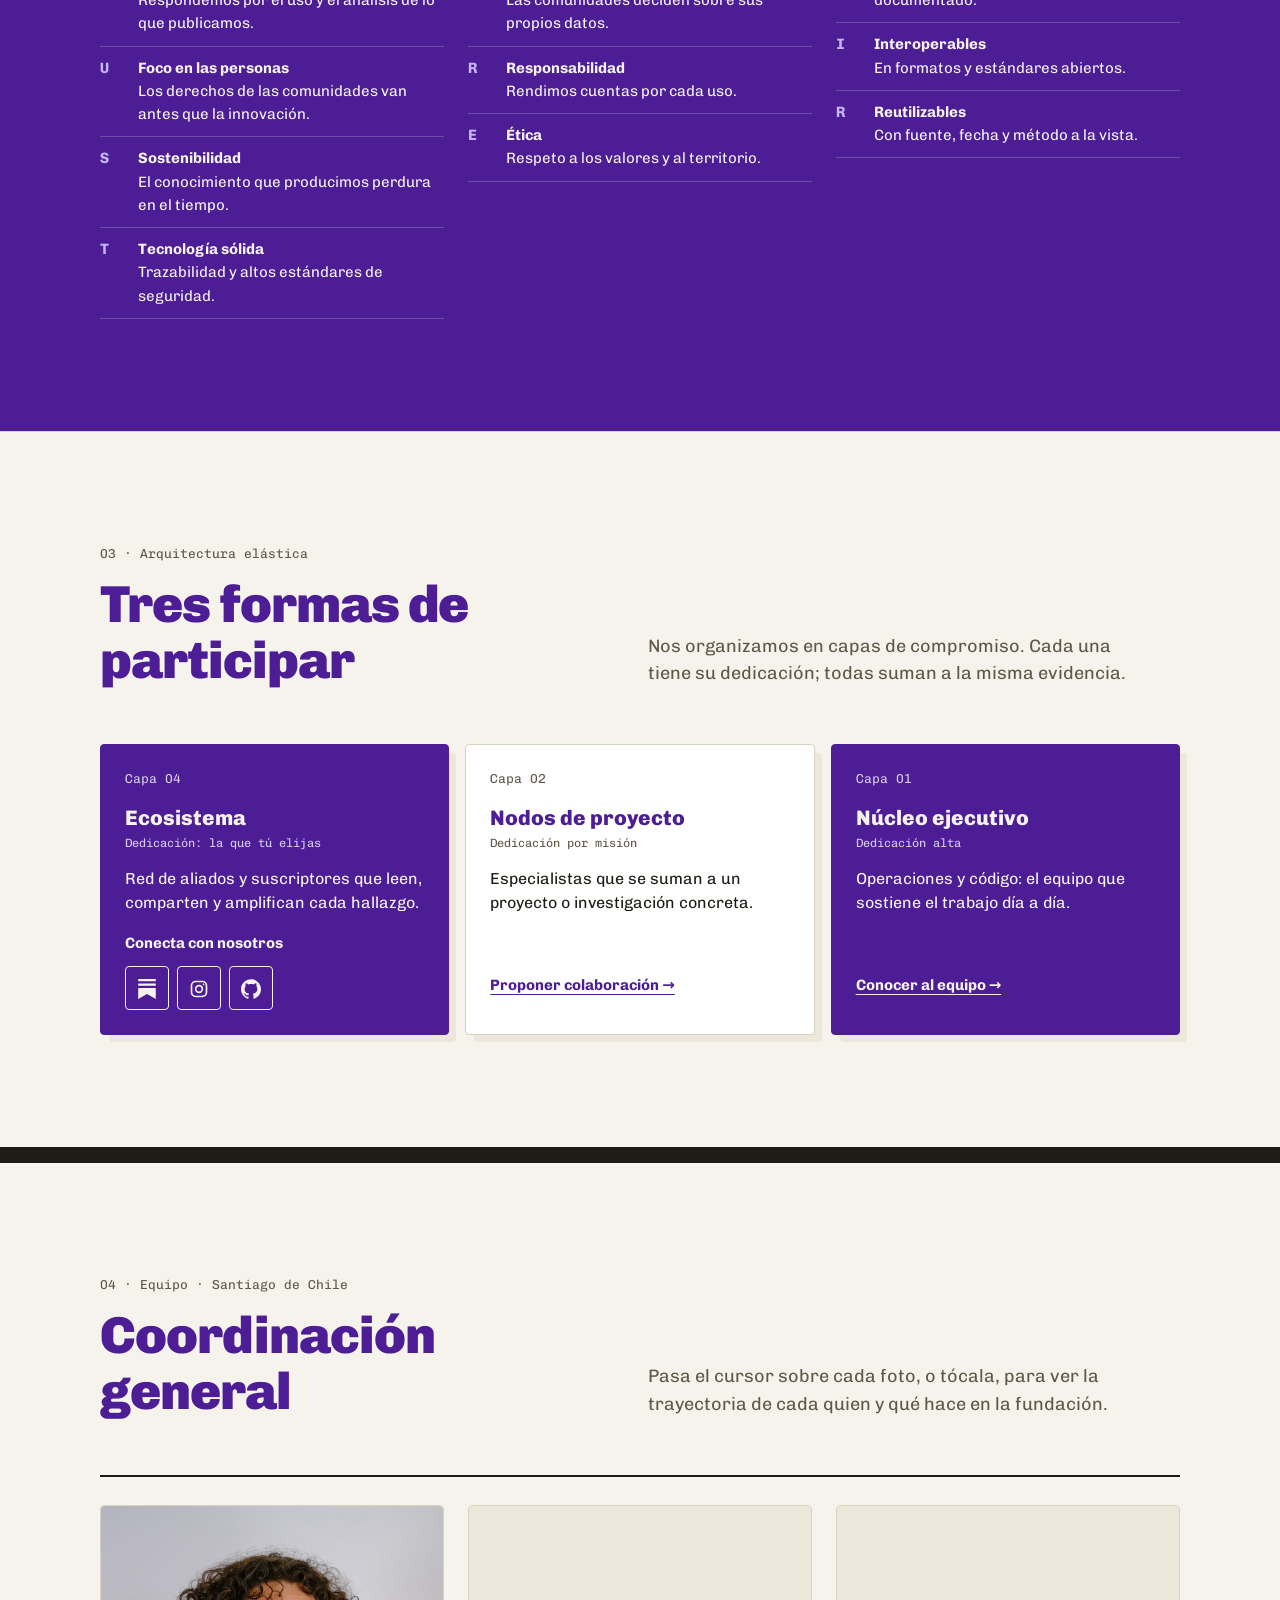
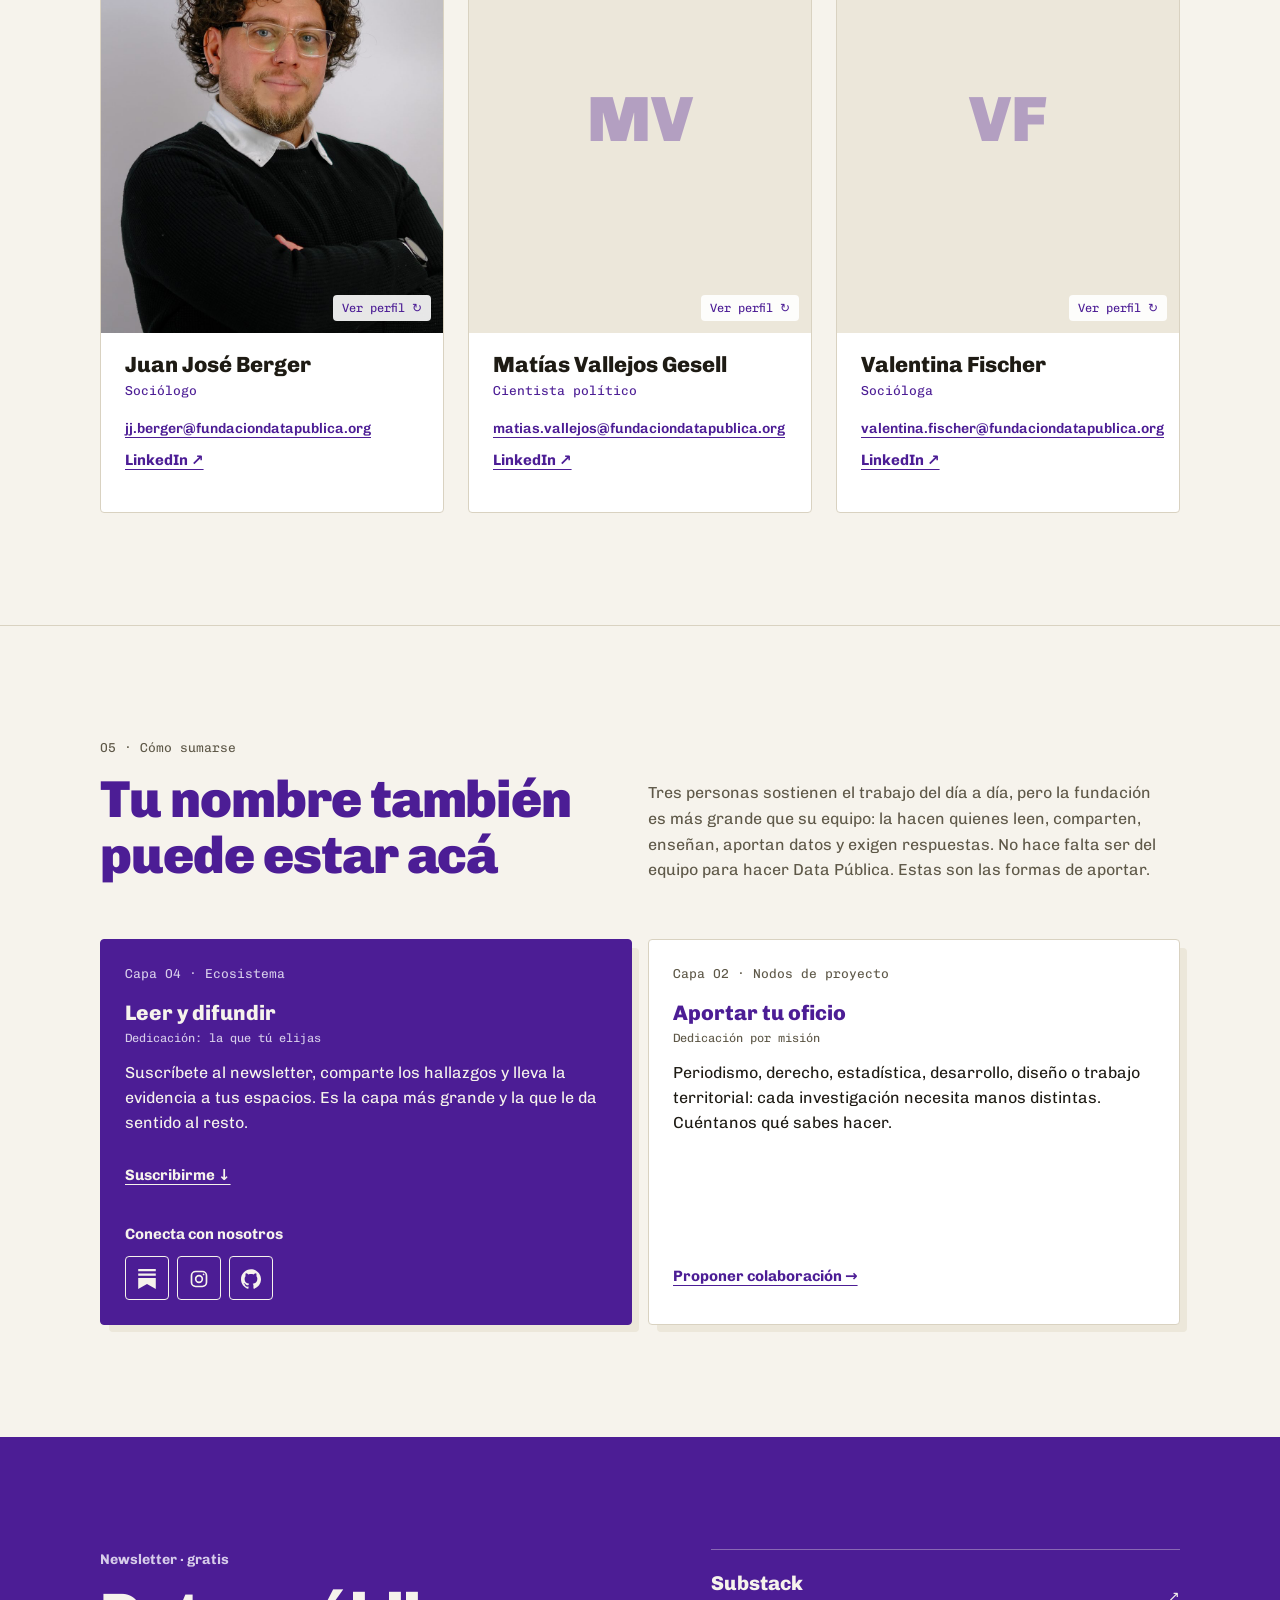
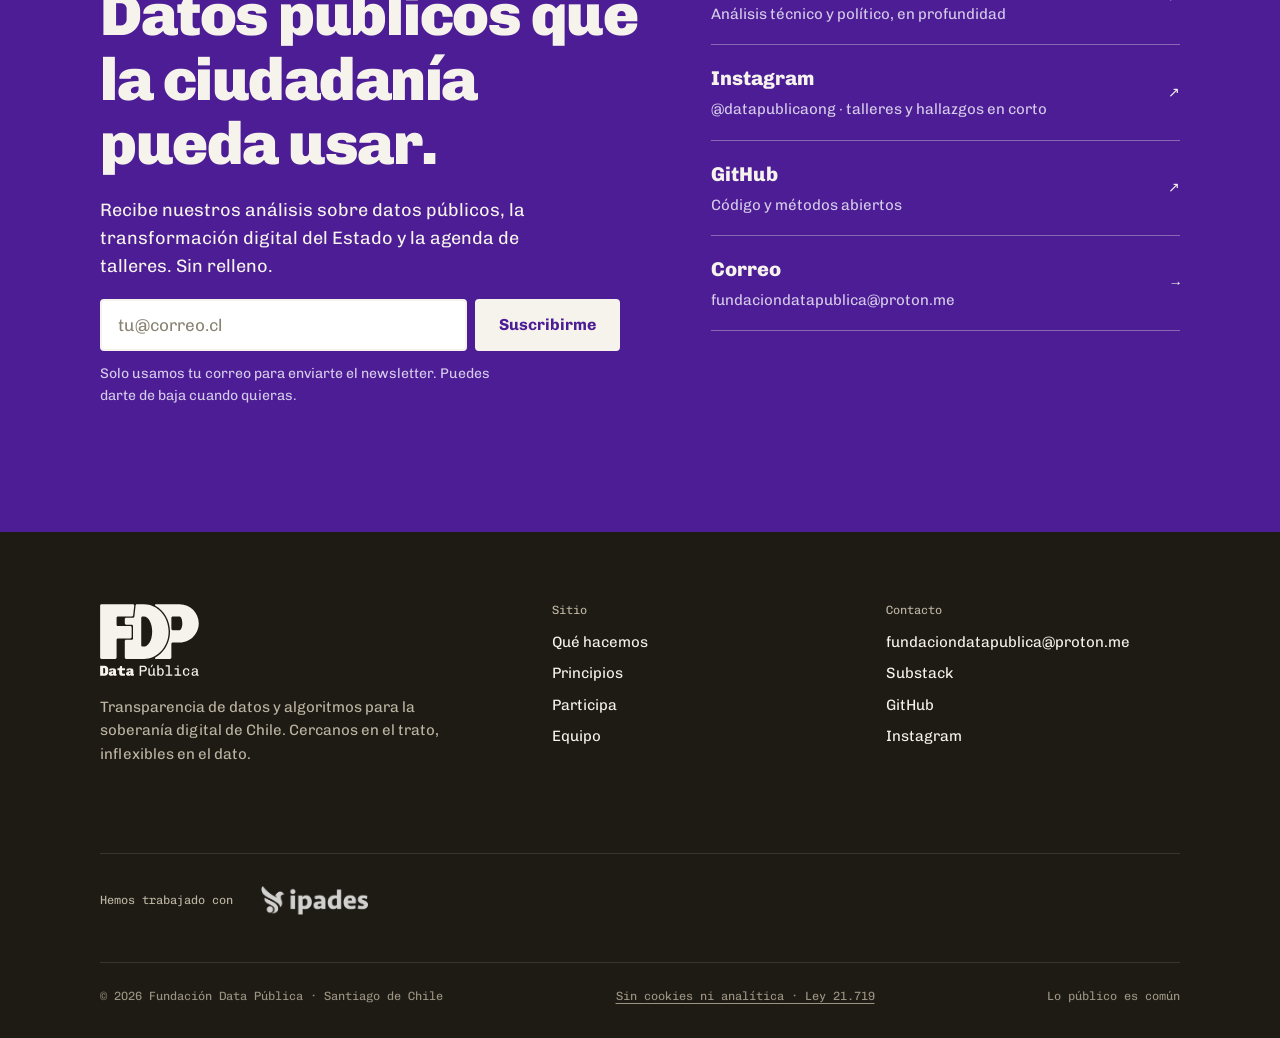
==== commit 5d0b8d78: "Cómo sumarse: bajada más chica para que el título mande Co-Authored-By: Claude Opus 5.5 <noreply@ant" ====
--- a/index.html
+++ b/index.html
@@ -20,7 +20,7 @@
     <meta name="theme-color" content="#4C1D95">
     <link rel="icon" href="assets/favicon.svg" type="image/svg+xml">
     <link rel="preload" href="fonts/chivo-latin-wght-normal.woff2" as="font" type="font/woff2" crossorigin>
-    <link rel="stylesheet" href="assets/site.css?v=202611032200">
+    <link rel="stylesheet" href="assets/site.css?v=202611032300">
     <script type="application/ld+json">
     [
       {
@@ -603,6 +603,6 @@
         </div>
     </div>
 
-    <script src="assets/site.js?v=202611032200"></script>
+    <script src="assets/site.js?v=202611032300"></script>
 </body>
 </html>
--- a/assets/site.css
+++ b/assets/site.css
@@ -552,3 +552,6 @@
 /* TRUST, CARE y FAIR centrados sobre su columna */
 .marco h3, .marco .sub { text-align: center; }
 .marco .sub { margin-left: auto; margin-right: auto; max-width: 30ch; }
+
+/* 05 · Cómo sumarse: la bajada es más larga que las demás; va más chica para que el título mande */
+#sumarse .seccion-cab p { font-size: 16px; line-height: 1.6; max-width: 52ch; }
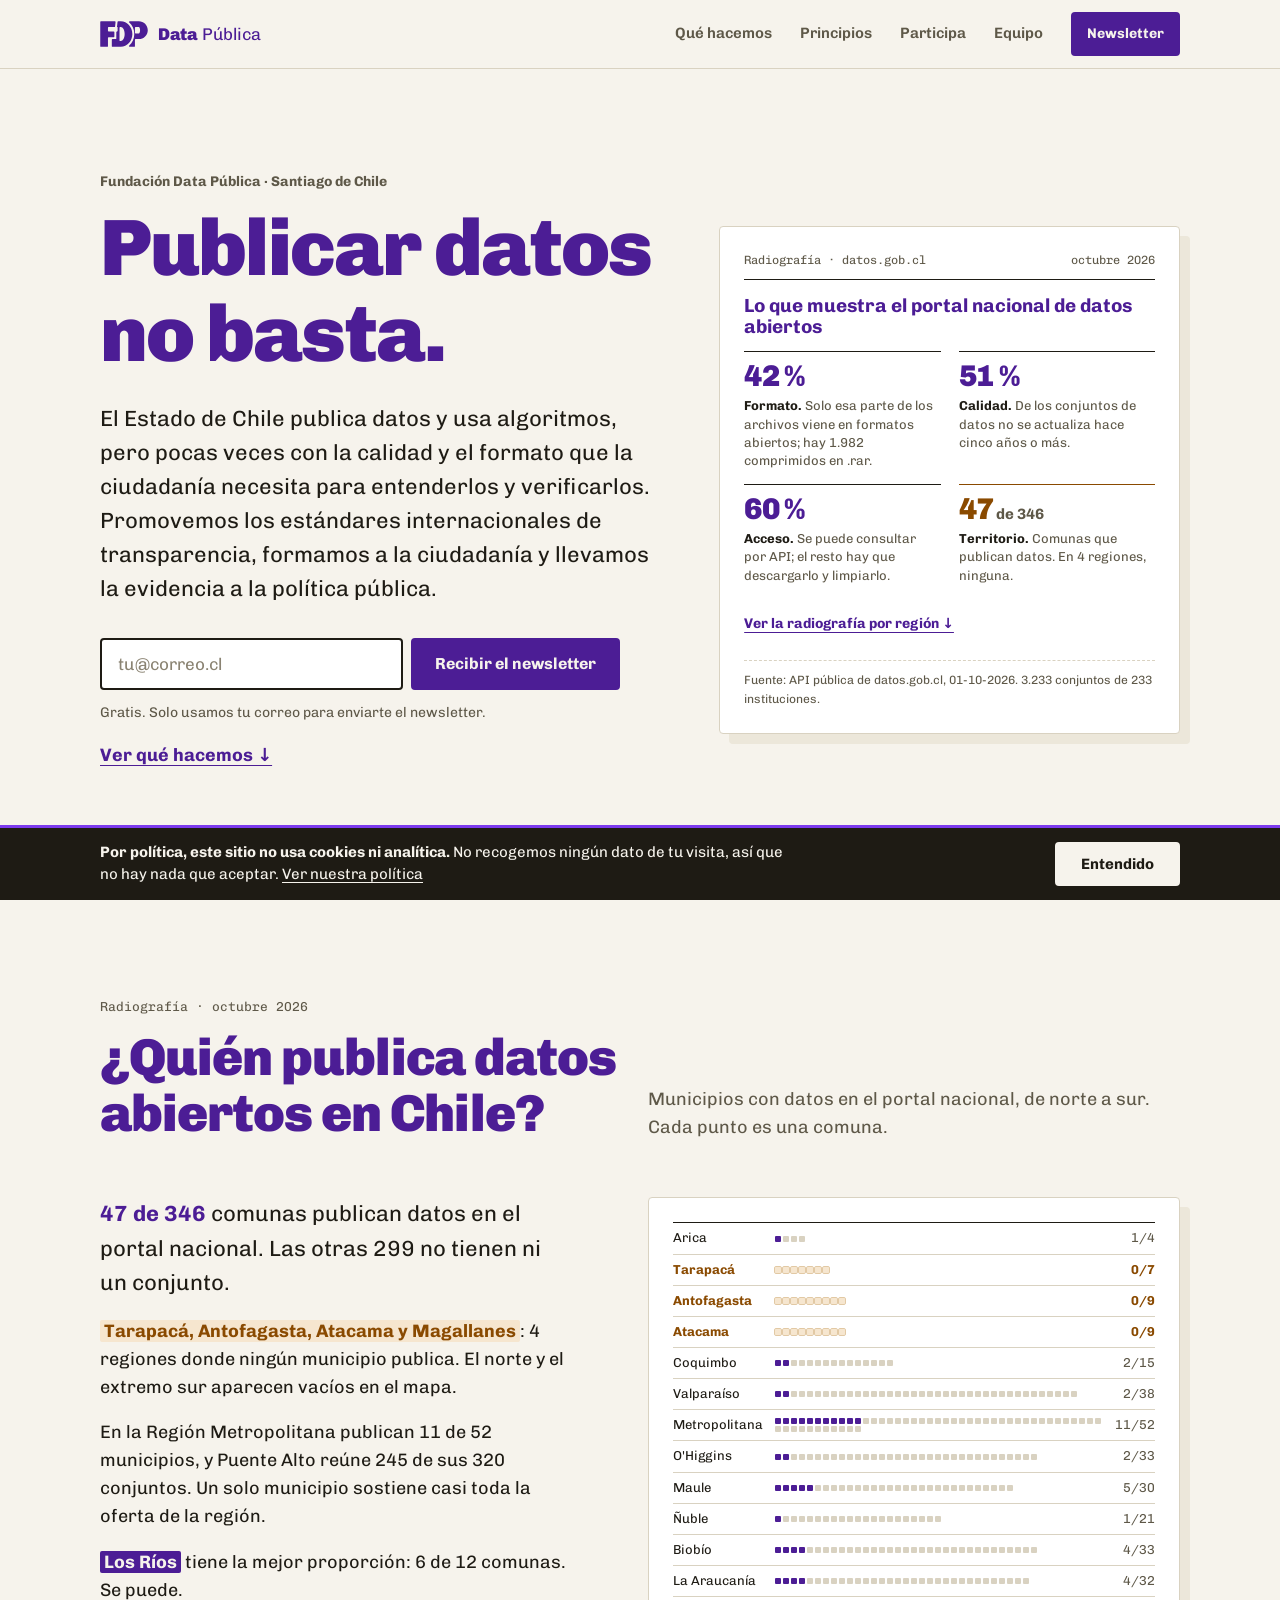
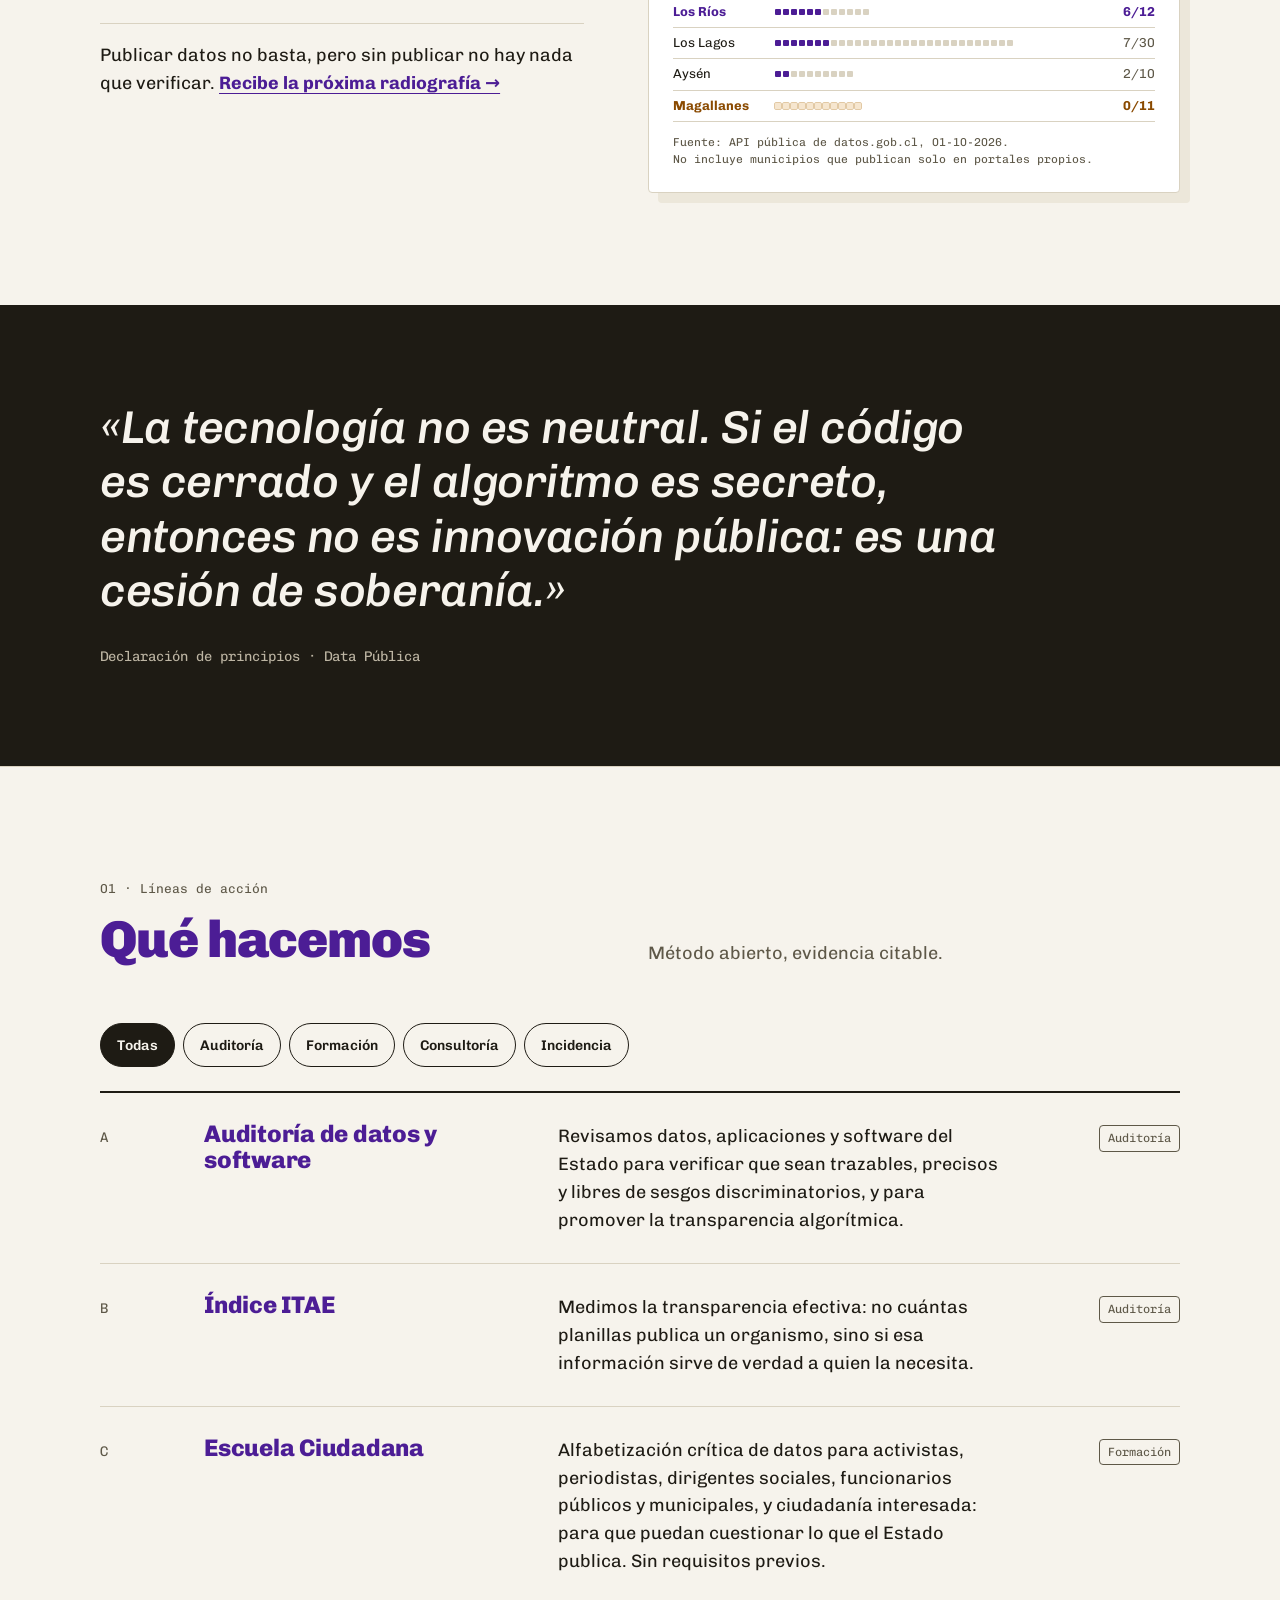
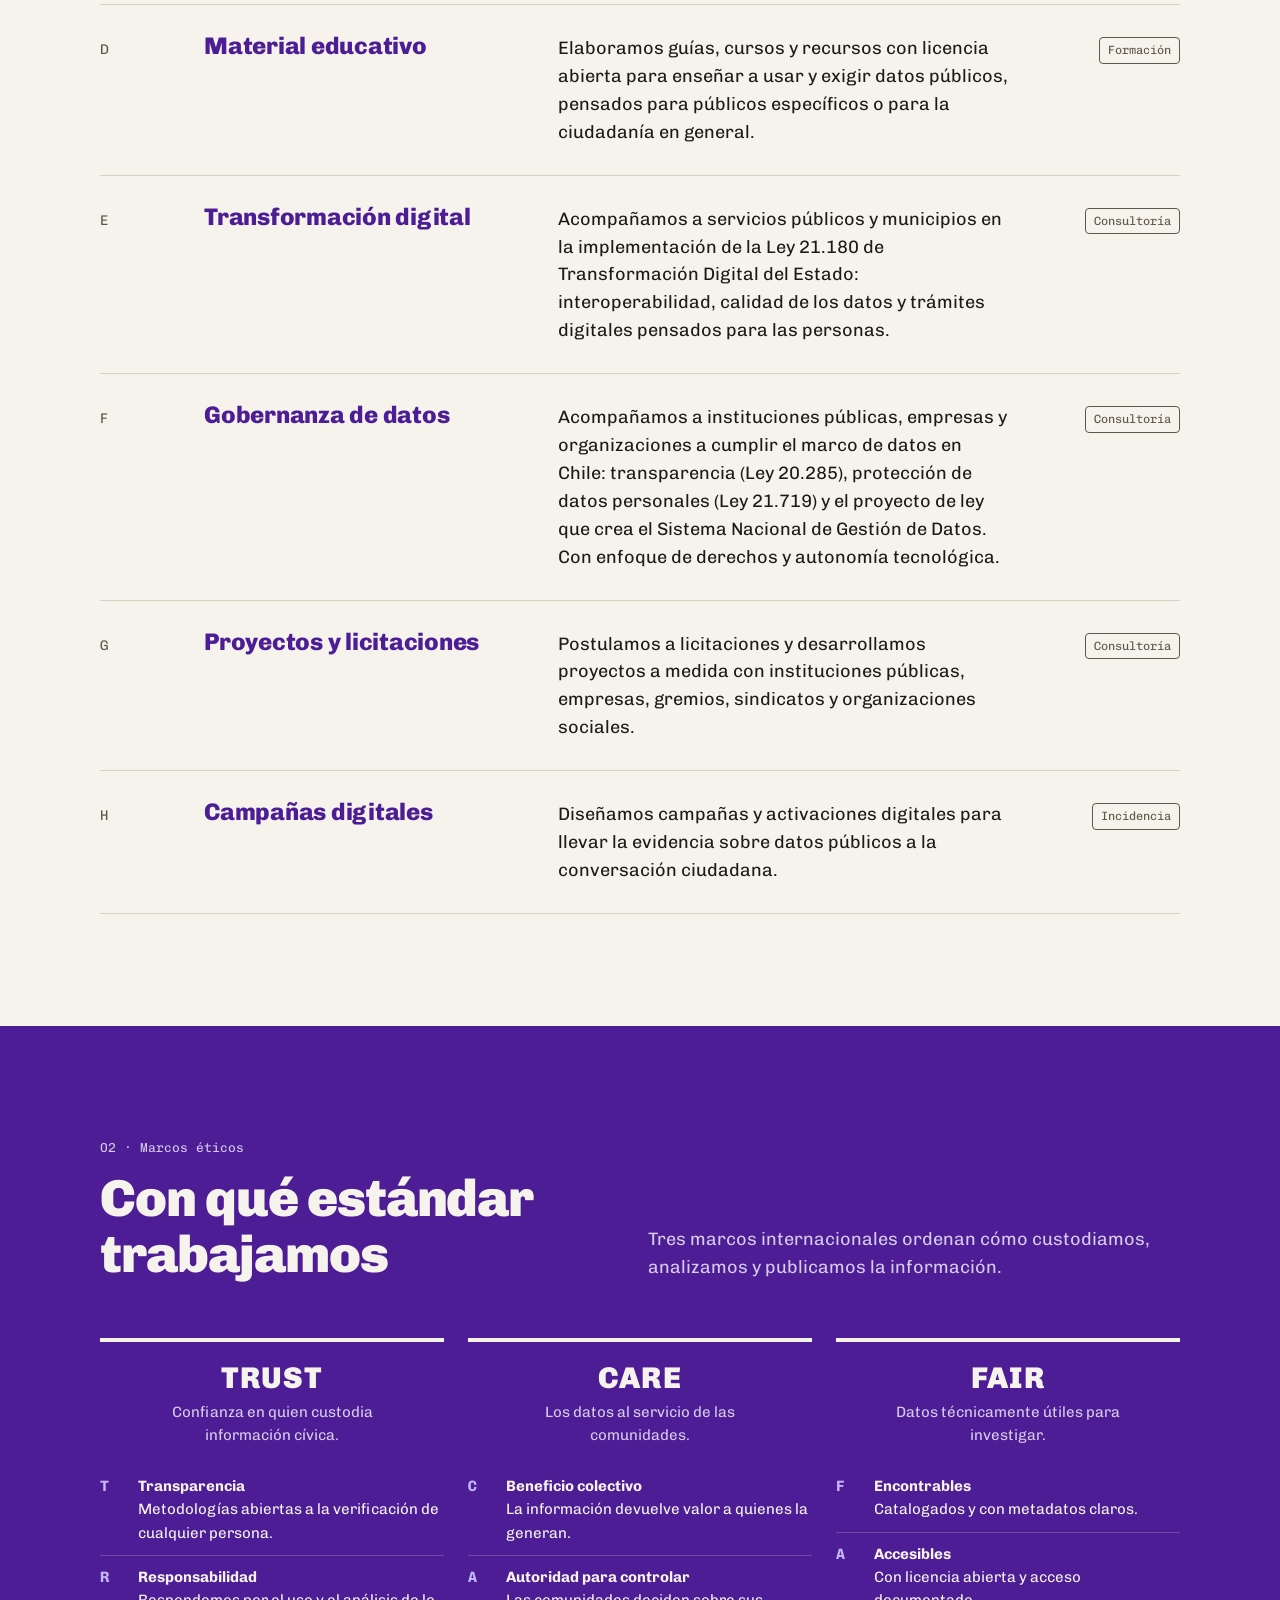
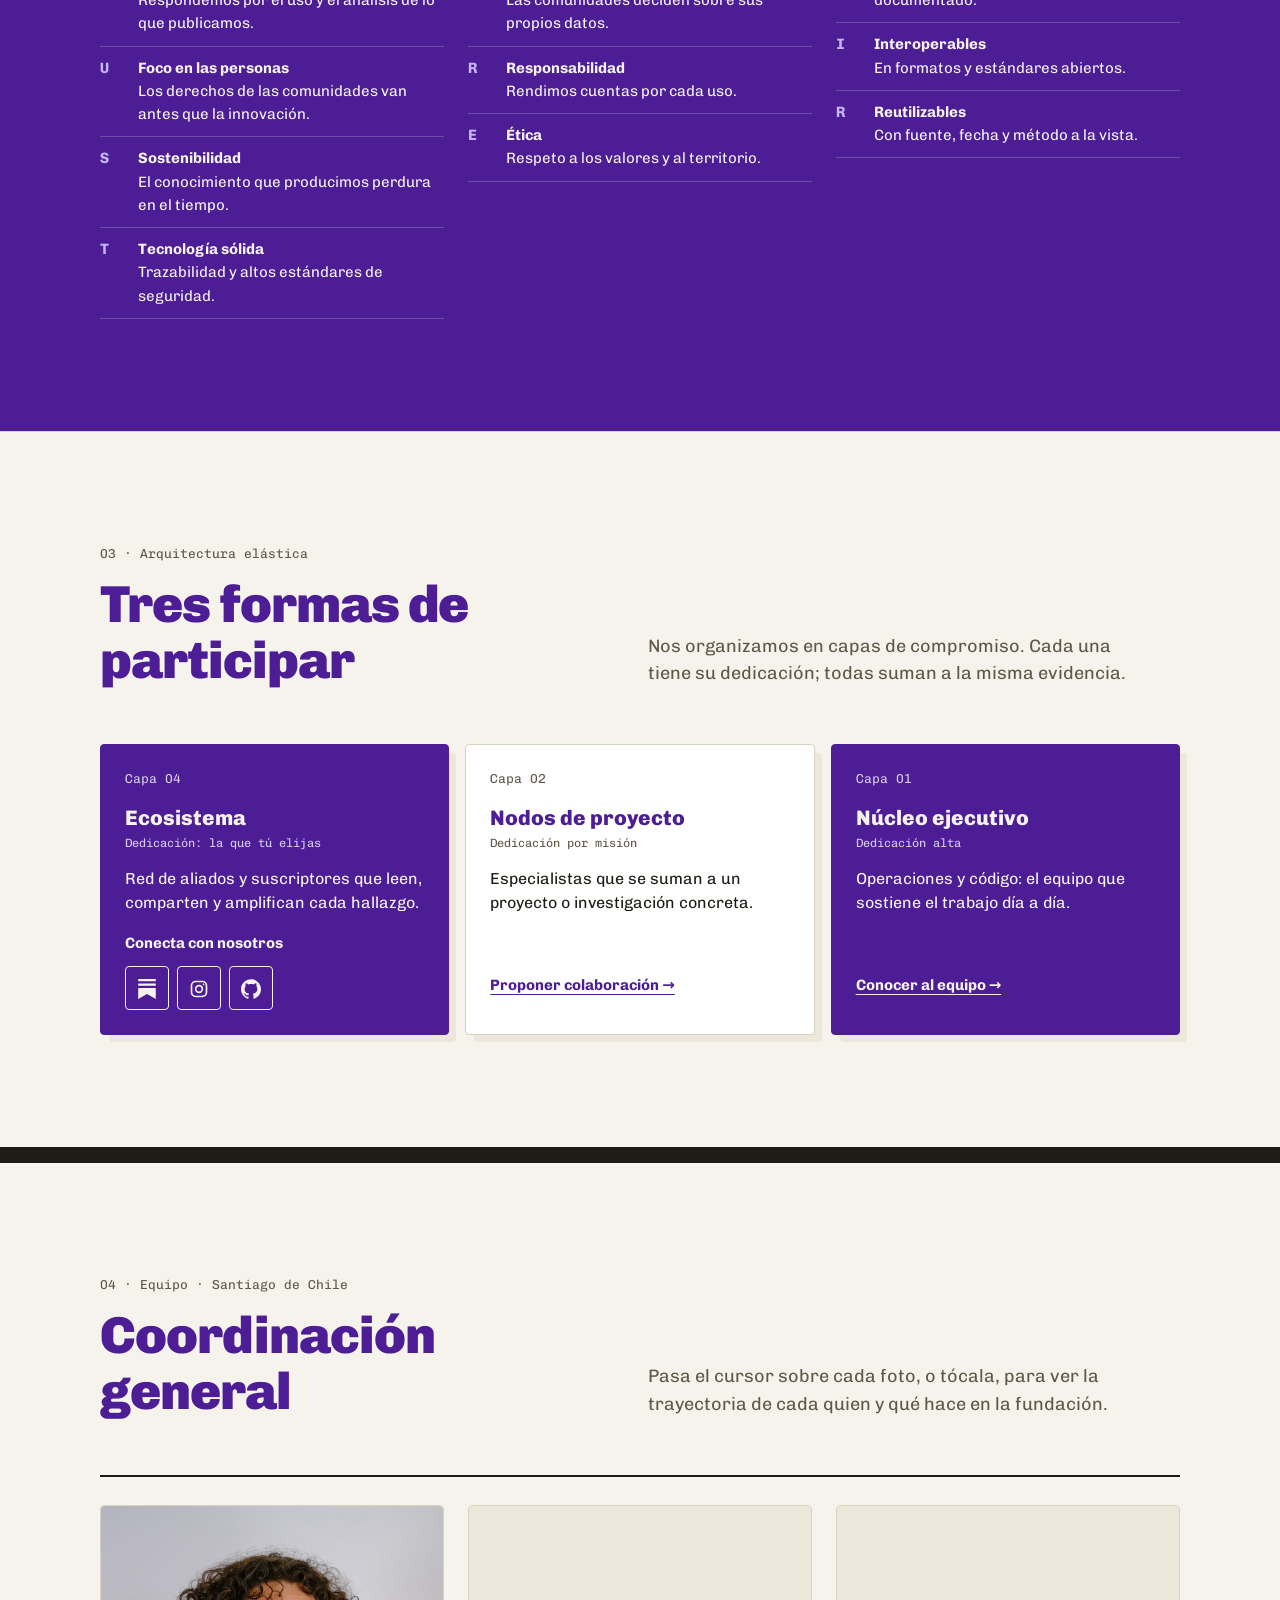
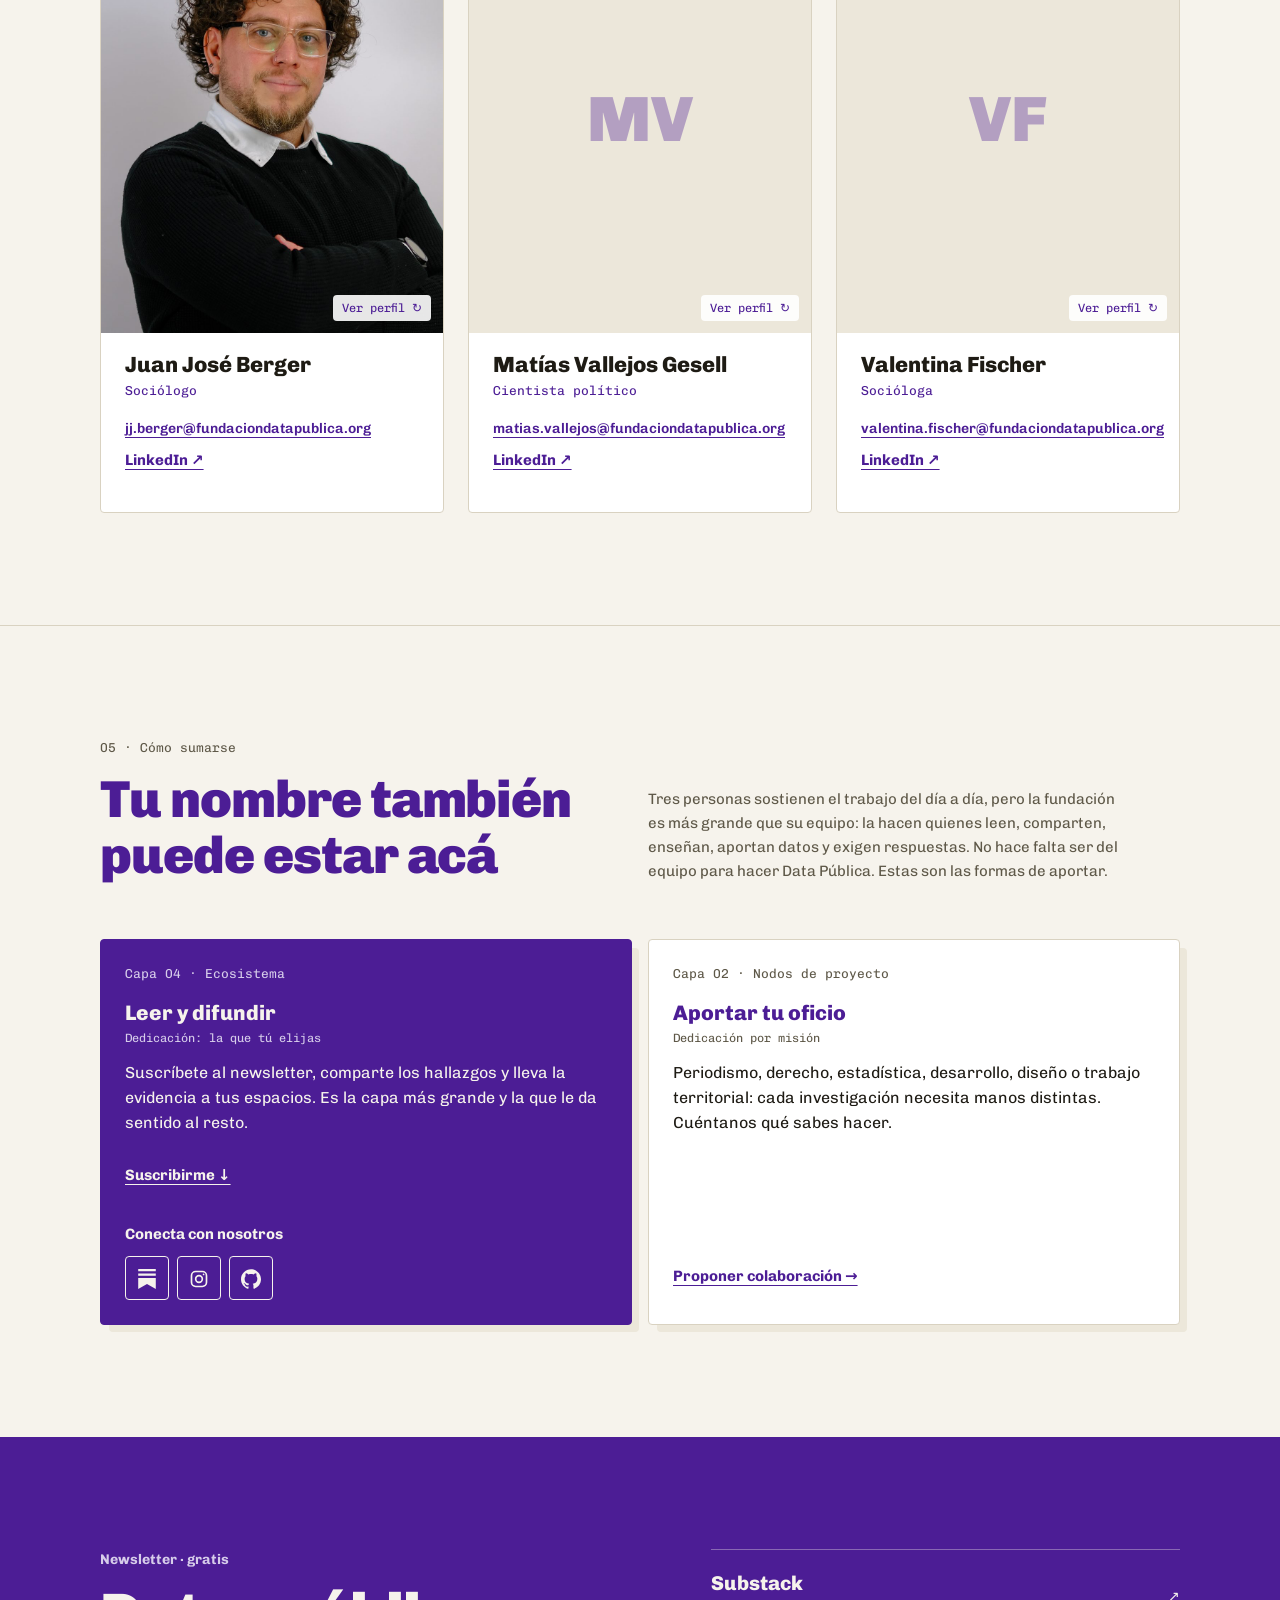
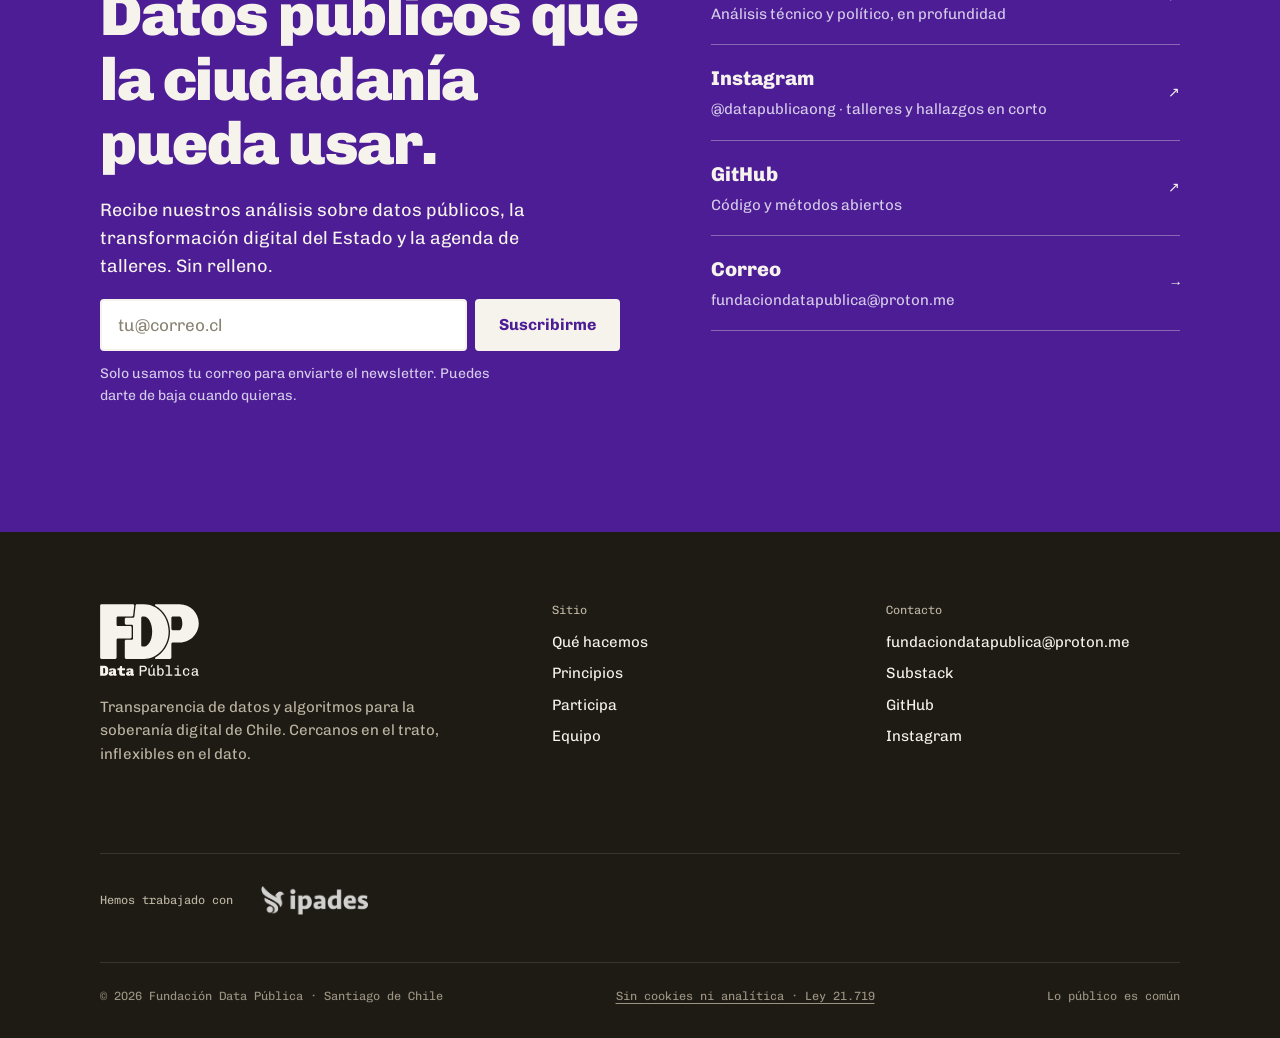
==== commit 971cae29: "Cómo sumarse: bajada un punto más chica Co-Authored-By: Claude Opus 5.5 <noreply@anthropic.com>" ====
--- a/index.html
+++ b/index.html
@@ -20,7 +20,7 @@
     <meta name="theme-color" content="#4C1D95">
     <link rel="icon" href="assets/favicon.svg" type="image/svg+xml">
     <link rel="preload" href="fonts/chivo-latin-wght-normal.woff2" as="font" type="font/woff2" crossorigin>
-    <link rel="stylesheet" href="assets/site.css?v=202611032300">
+    <link rel="stylesheet" href="assets/site.css?v=202611032330">
     <script type="application/ld+json">
     [
       {
@@ -603,6 +603,6 @@
         </div>
     </div>
 
-    <script src="assets/site.js?v=202611032300"></script>
+    <script src="assets/site.js?v=202611032330"></script>
 </body>
 </html>
--- a/assets/site.css
+++ b/assets/site.css
@@ -554,4 +554,4 @@
 .marco .sub { margin-left: auto; margin-right: auto; max-width: 30ch; }
 
 /* 05 · Cómo sumarse: la bajada es más larga que las demás; va más chica para que el título mande */
-#sumarse .seccion-cab p { font-size: 16px; line-height: 1.6; max-width: 52ch; }
+#sumarse .seccion-cab p { font-size: 15px; line-height: 1.6; max-width: 54ch; }
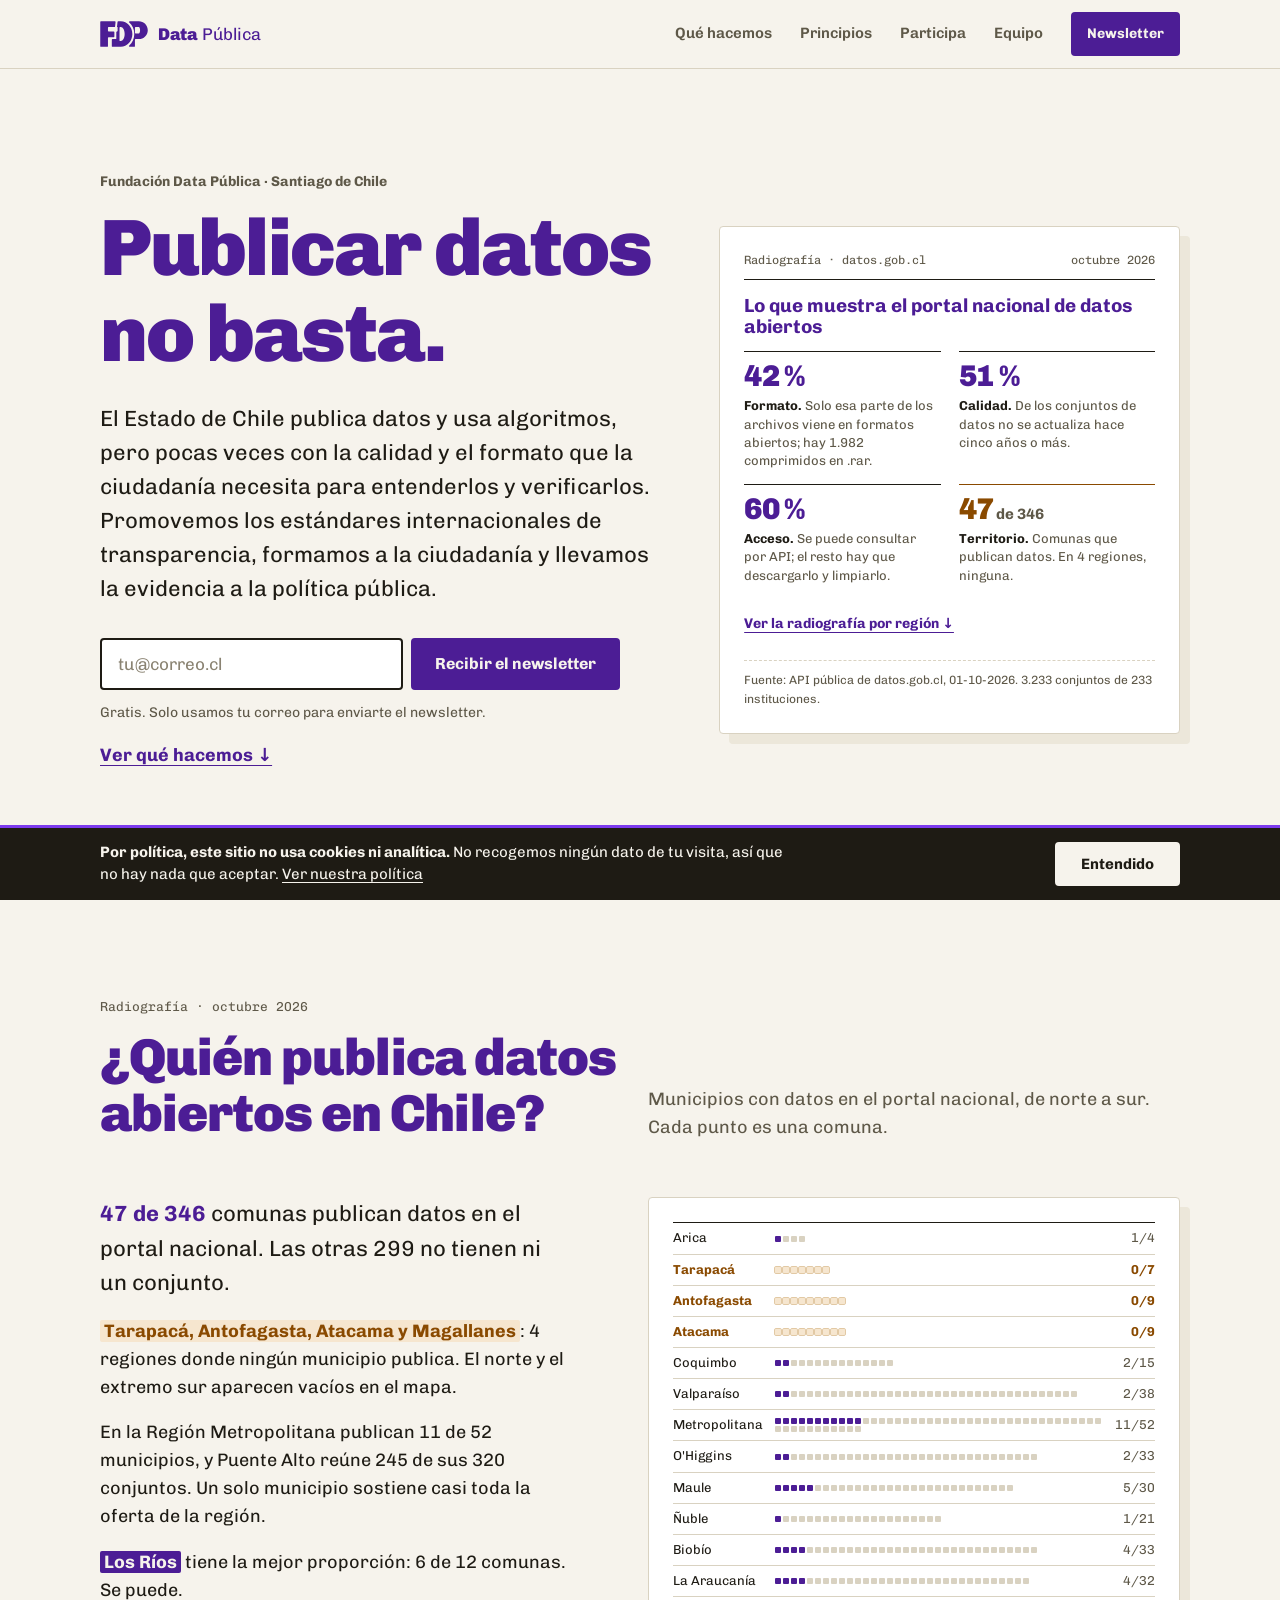
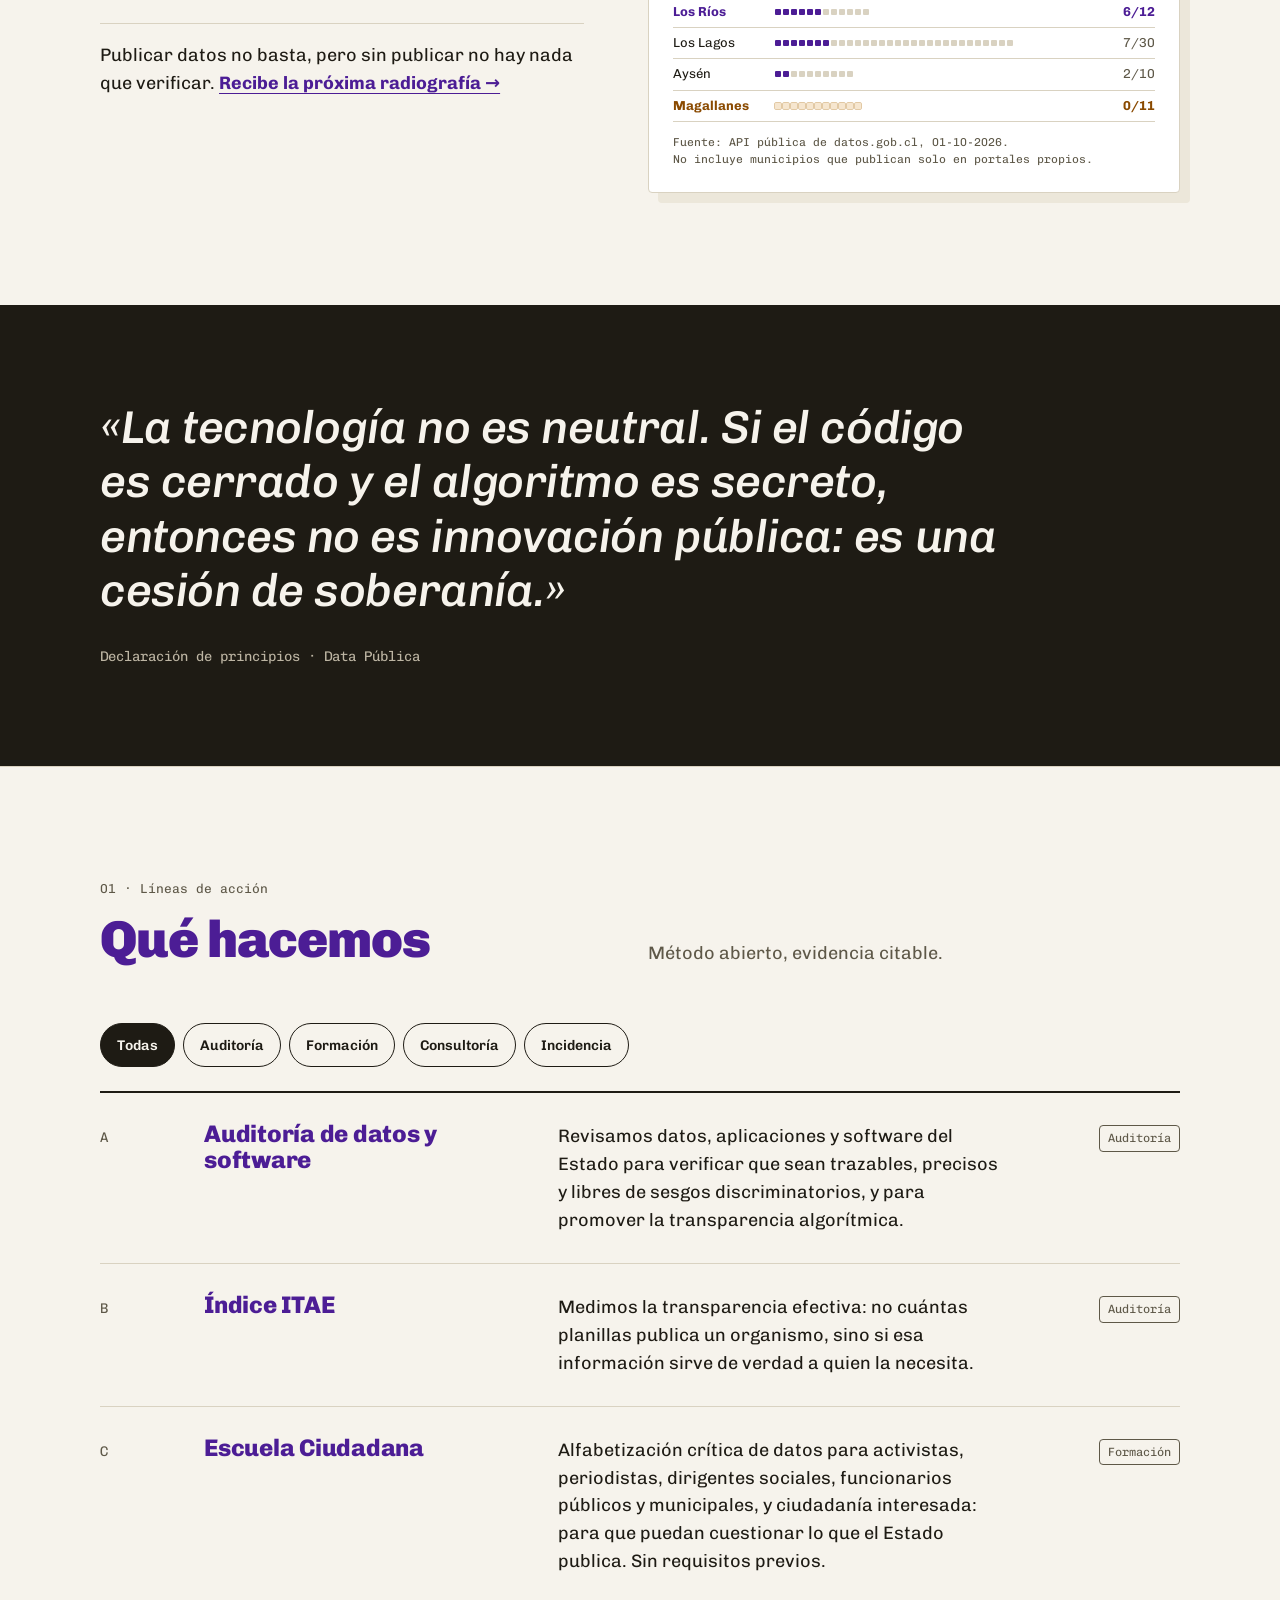
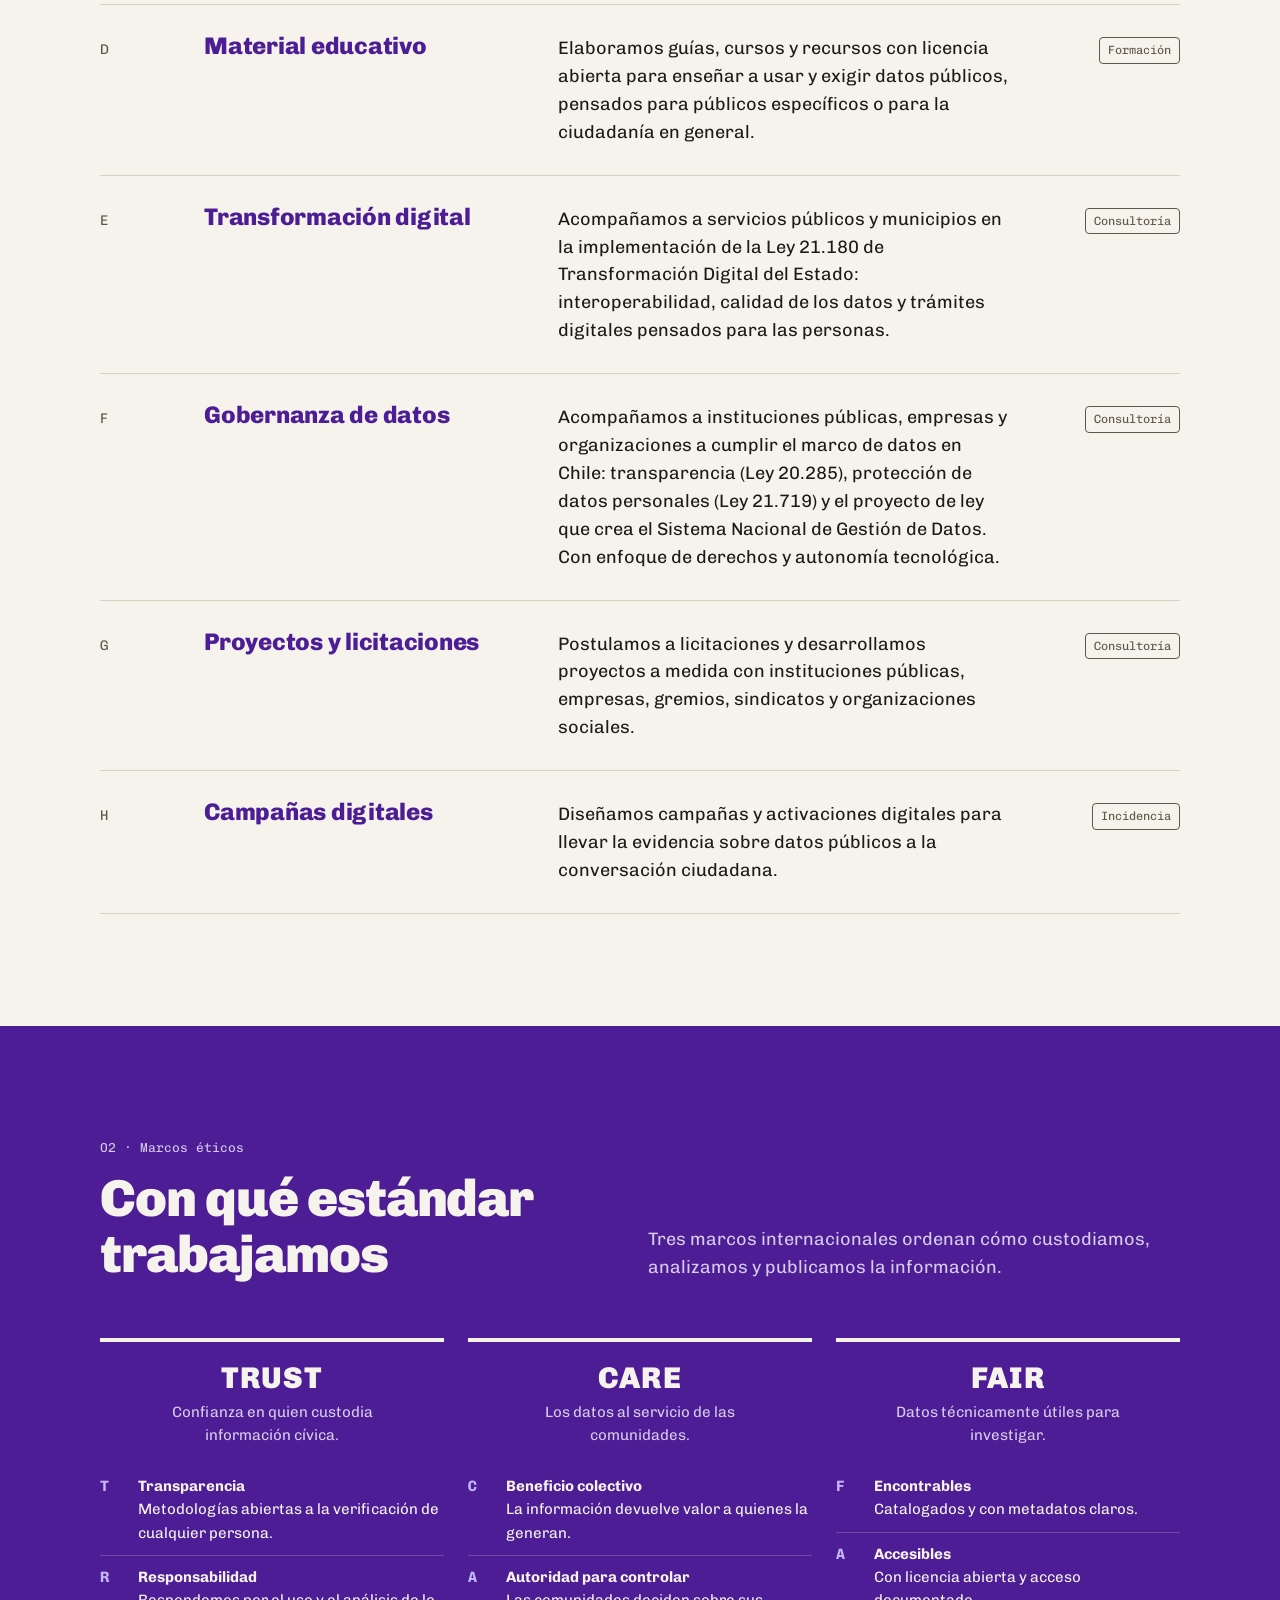
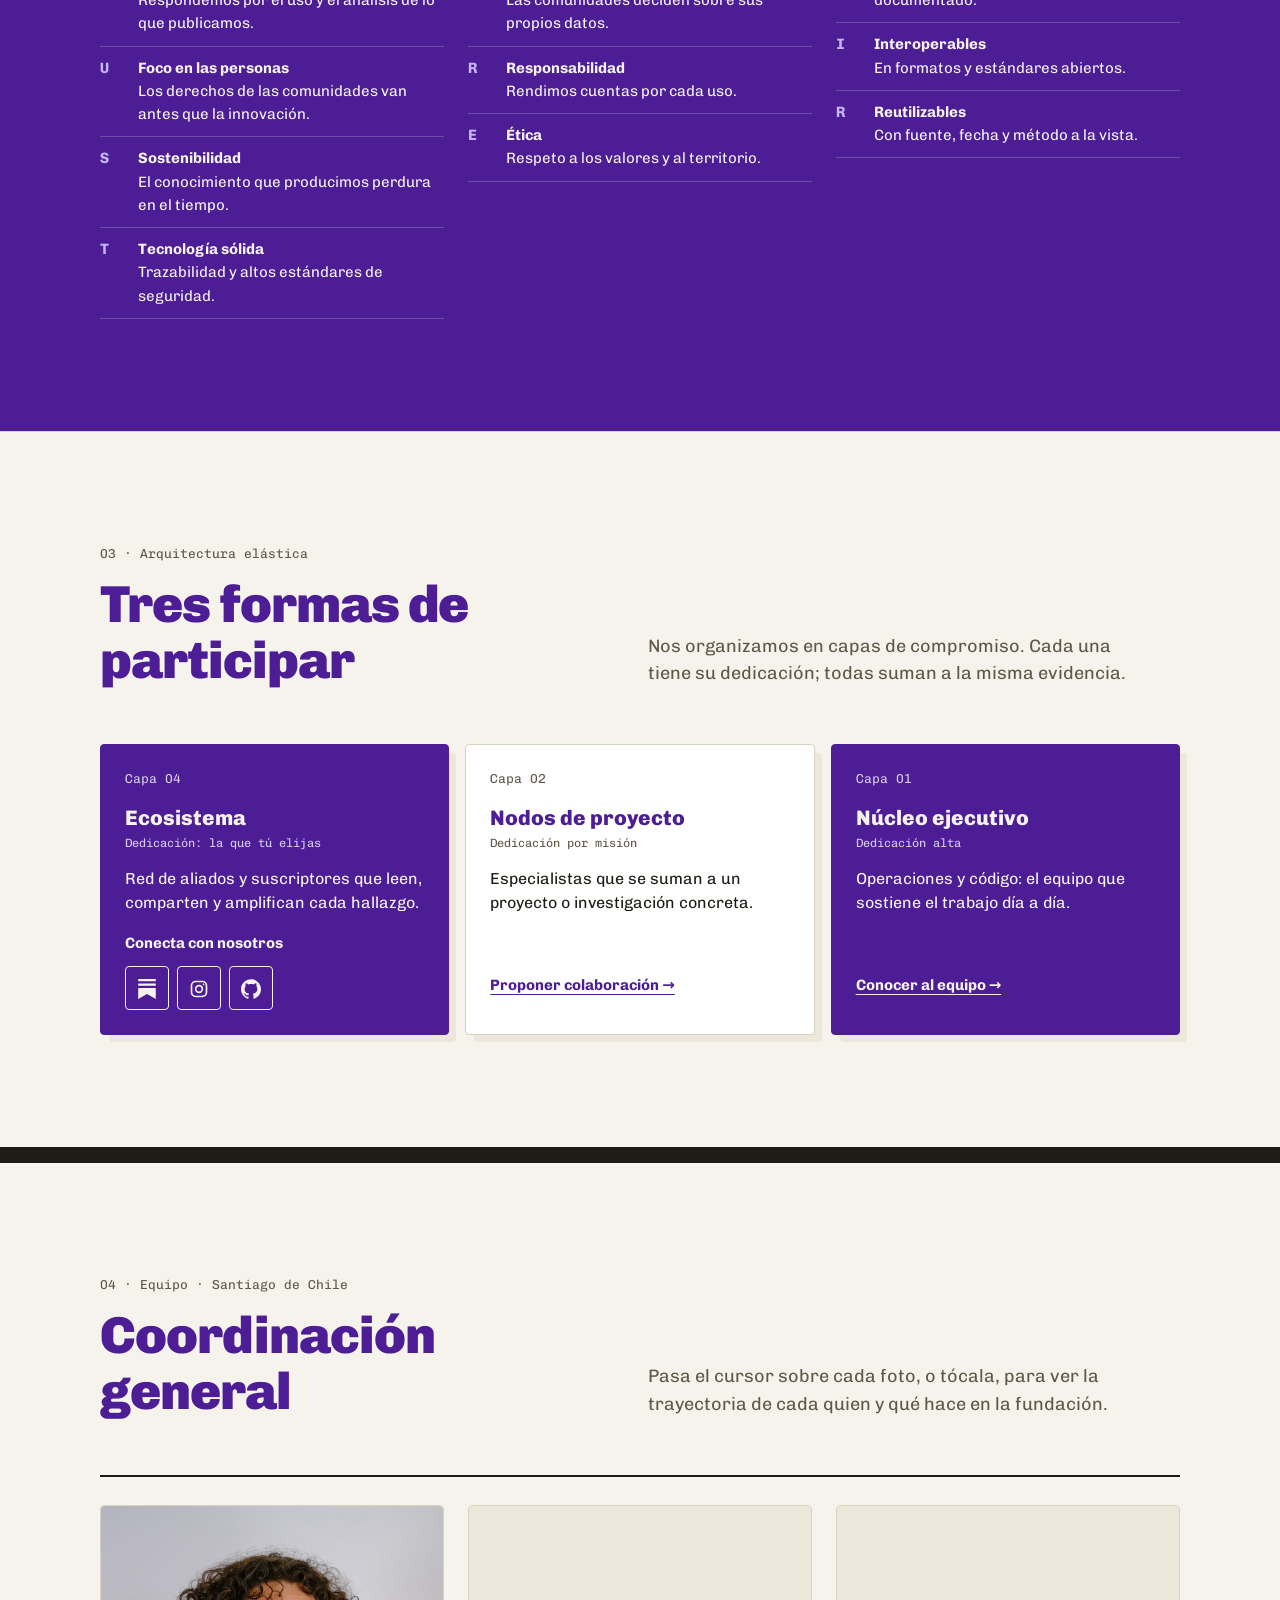
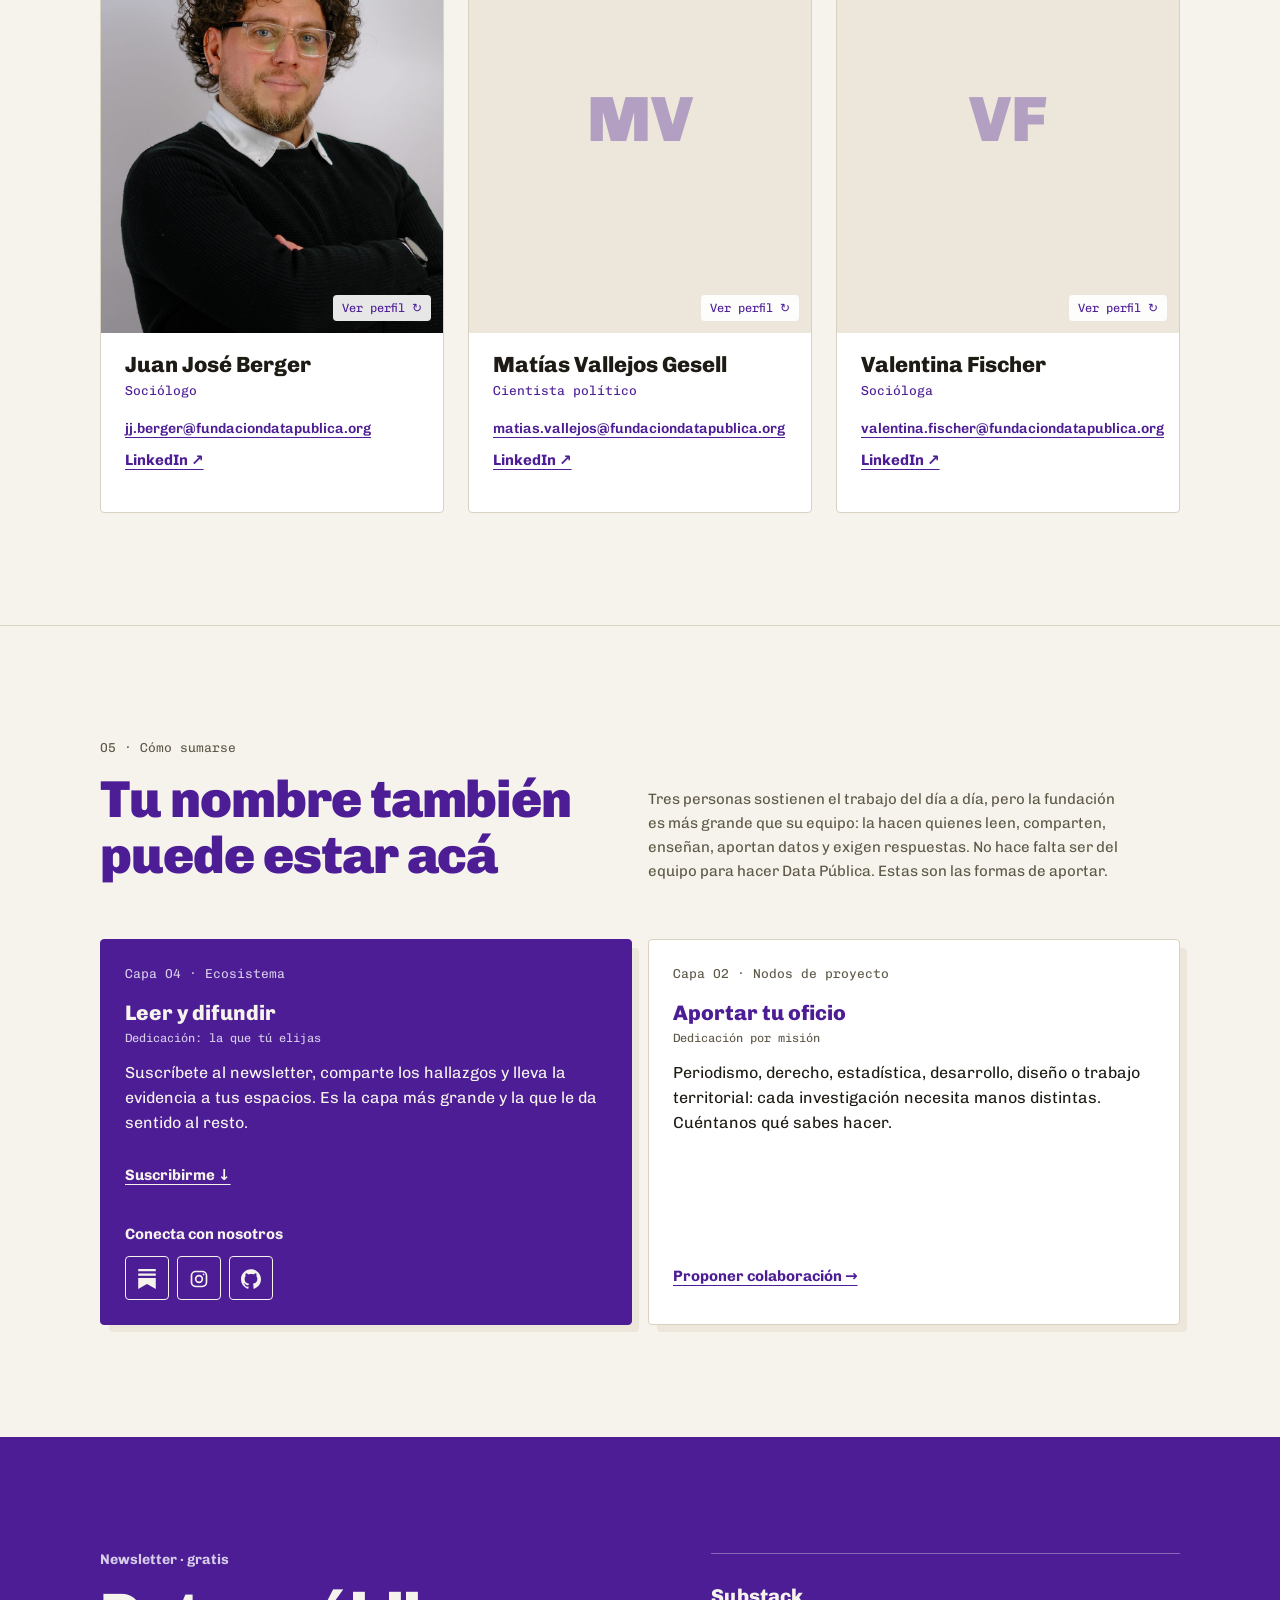
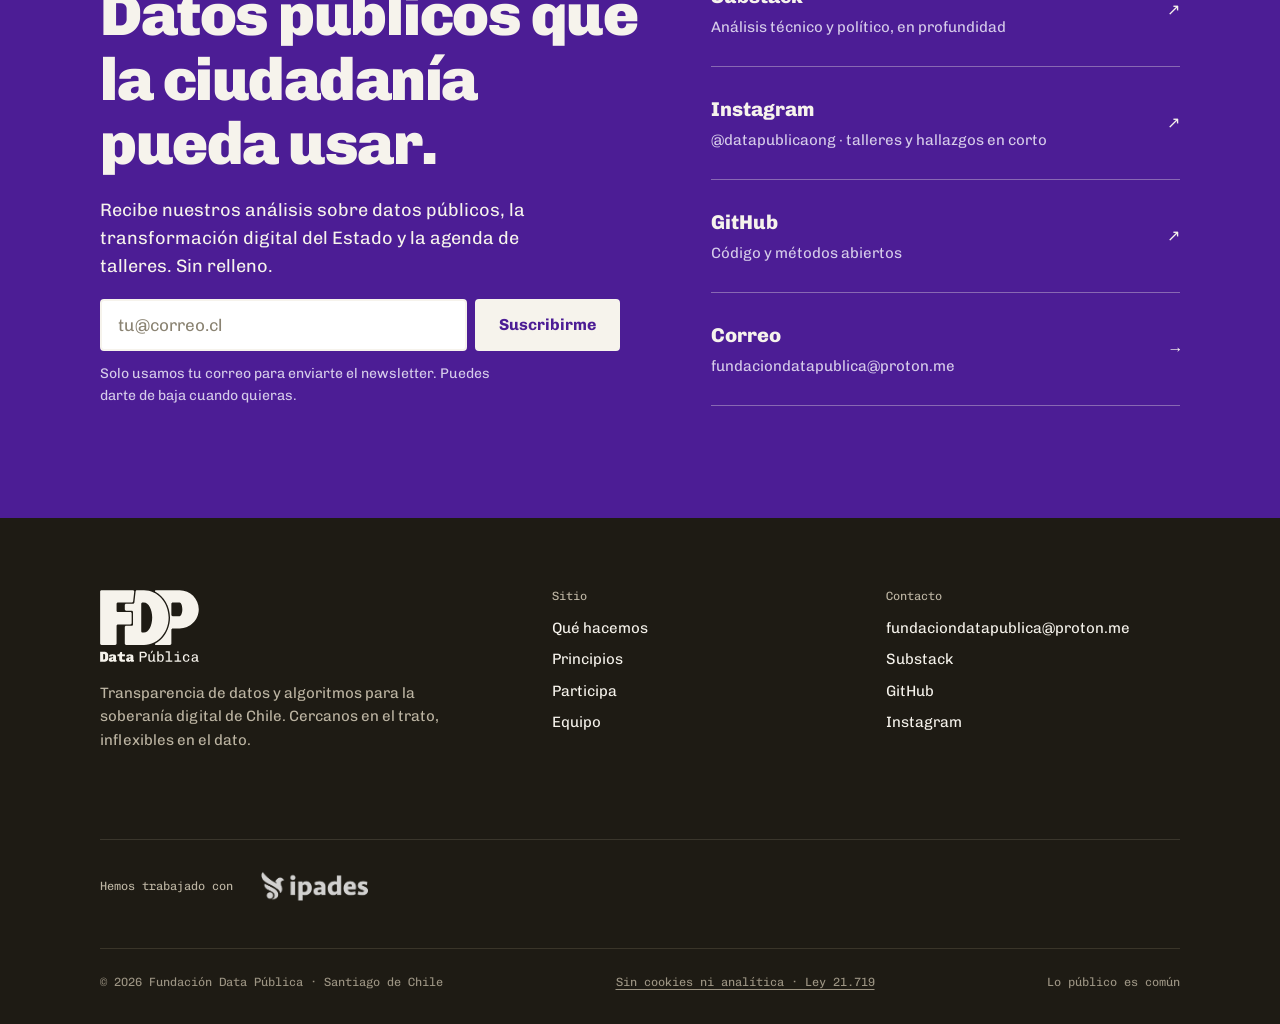
==== commit d60e9083: "Newsletter: la lista de canales se alinea arriba y abajo con la columna del formulario Co-Authored-B" ====
--- a/index.html
+++ b/index.html
@@ -20,7 +20,7 @@
     <meta name="theme-color" content="#4C1D95">
     <link rel="icon" href="assets/favicon.svg" type="image/svg+xml">
     <link rel="preload" href="fonts/chivo-latin-wght-normal.woff2" as="font" type="font/woff2" crossorigin>
-    <link rel="stylesheet" href="assets/site.css?v=202611032330">
+    <link rel="stylesheet" href="assets/site.css?v=202611040000">
     <script type="application/ld+json">
     [
       {
@@ -603,6 +603,6 @@
         </div>
     </div>
 
-    <script src="assets/site.js?v=202611032330"></script>
+    <script src="assets/site.js?v=202611040000"></script>
 </body>
 </html>
--- a/assets/site.css
+++ b/assets/site.css
@@ -555,3 +555,14 @@
 
 /* 05 · Cómo sumarse: la bajada es más larga que las demás; va más chica para que el título mande */
 #sumarse .seccion-cab p { font-size: 15px; line-height: 1.6; max-width: 54ch; }
+
+/* Newsletter: en escritorio, la lista de canales ocupa el mismo alto que la columna del formulario,
+   alineada arriba con el rótulo y abajo con la nota */
+@media (min-width: 980px) {
+  .boletin .wrap { align-items: stretch; }
+  .canales { display: flex; flex-direction: column; margin-top: 4px; }
+  .boletin .wrap > div > :last-child { margin-bottom: 0; }
+  .canales li { flex: 1; display: flex; }
+  .canales li > a, .canales li > .pronto { flex: 1; align-content: center; }
+}
+.canales .flecha { font-size: 16px; }
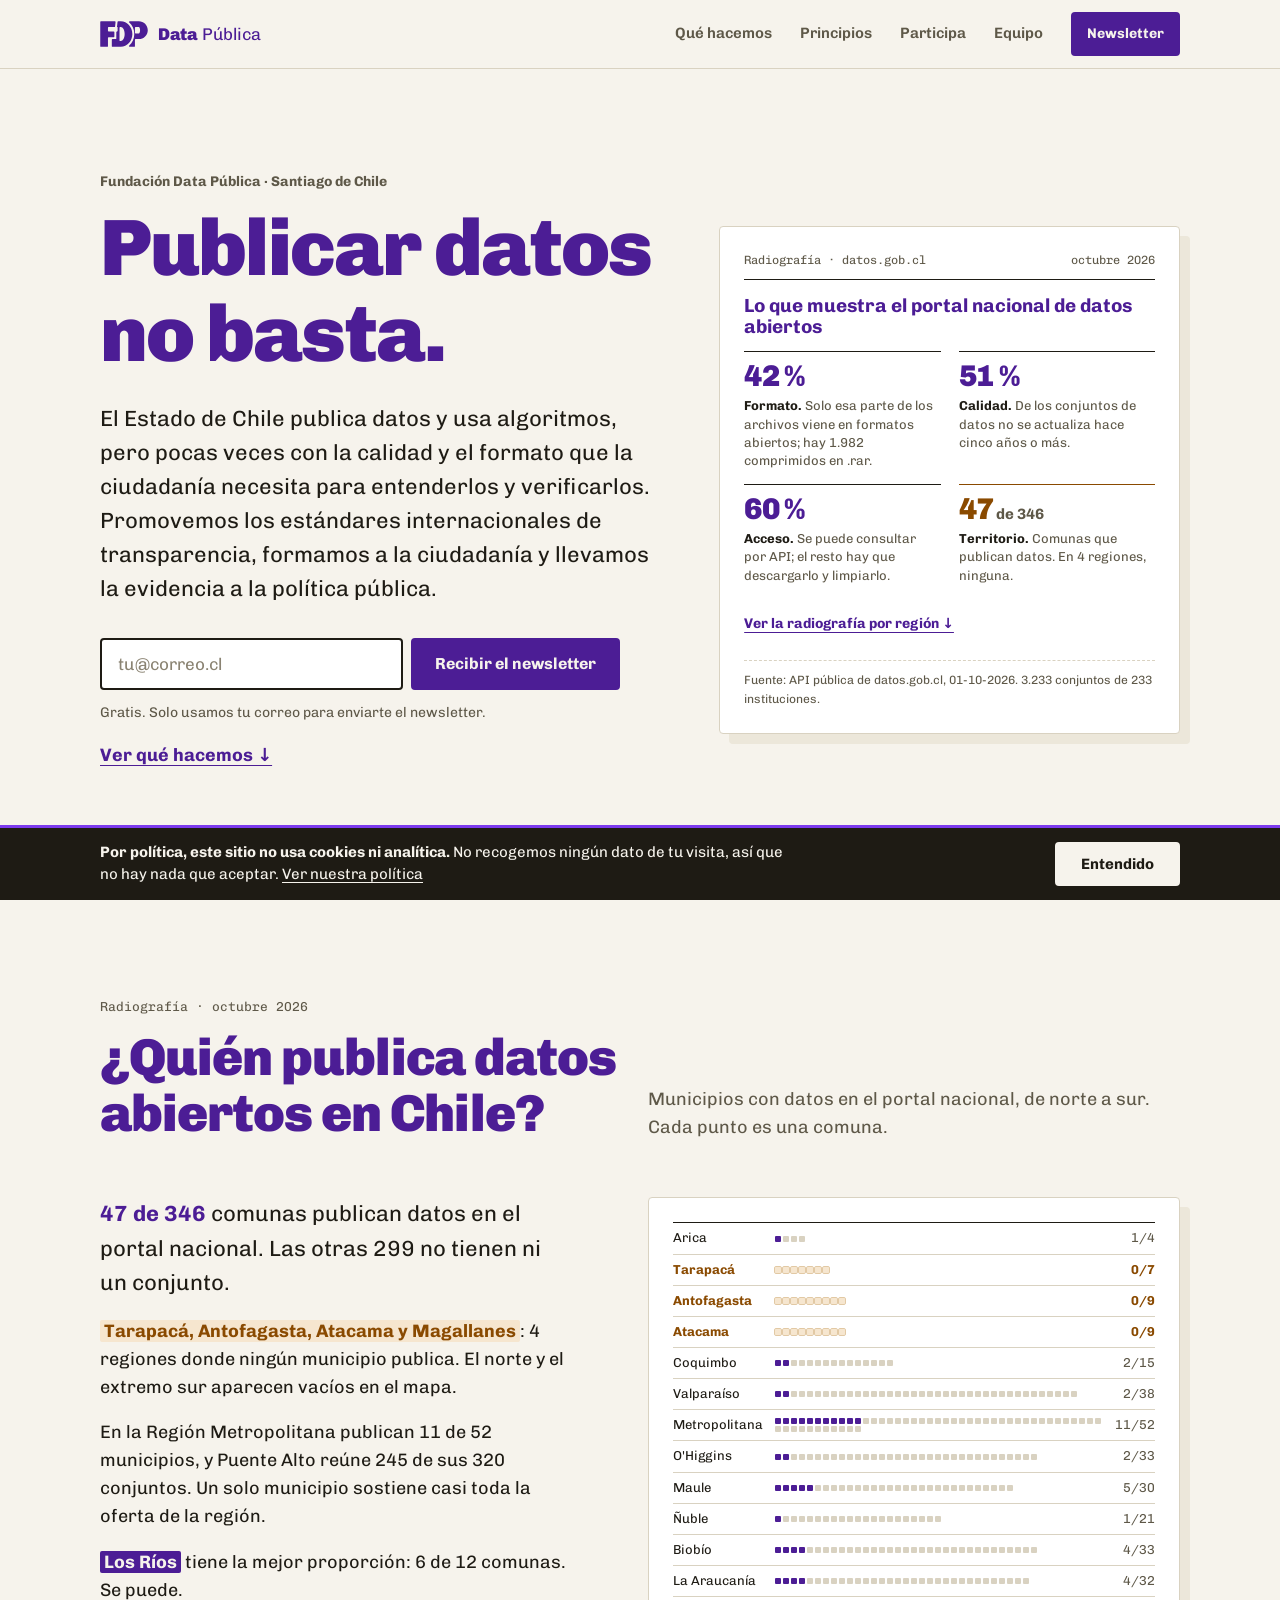
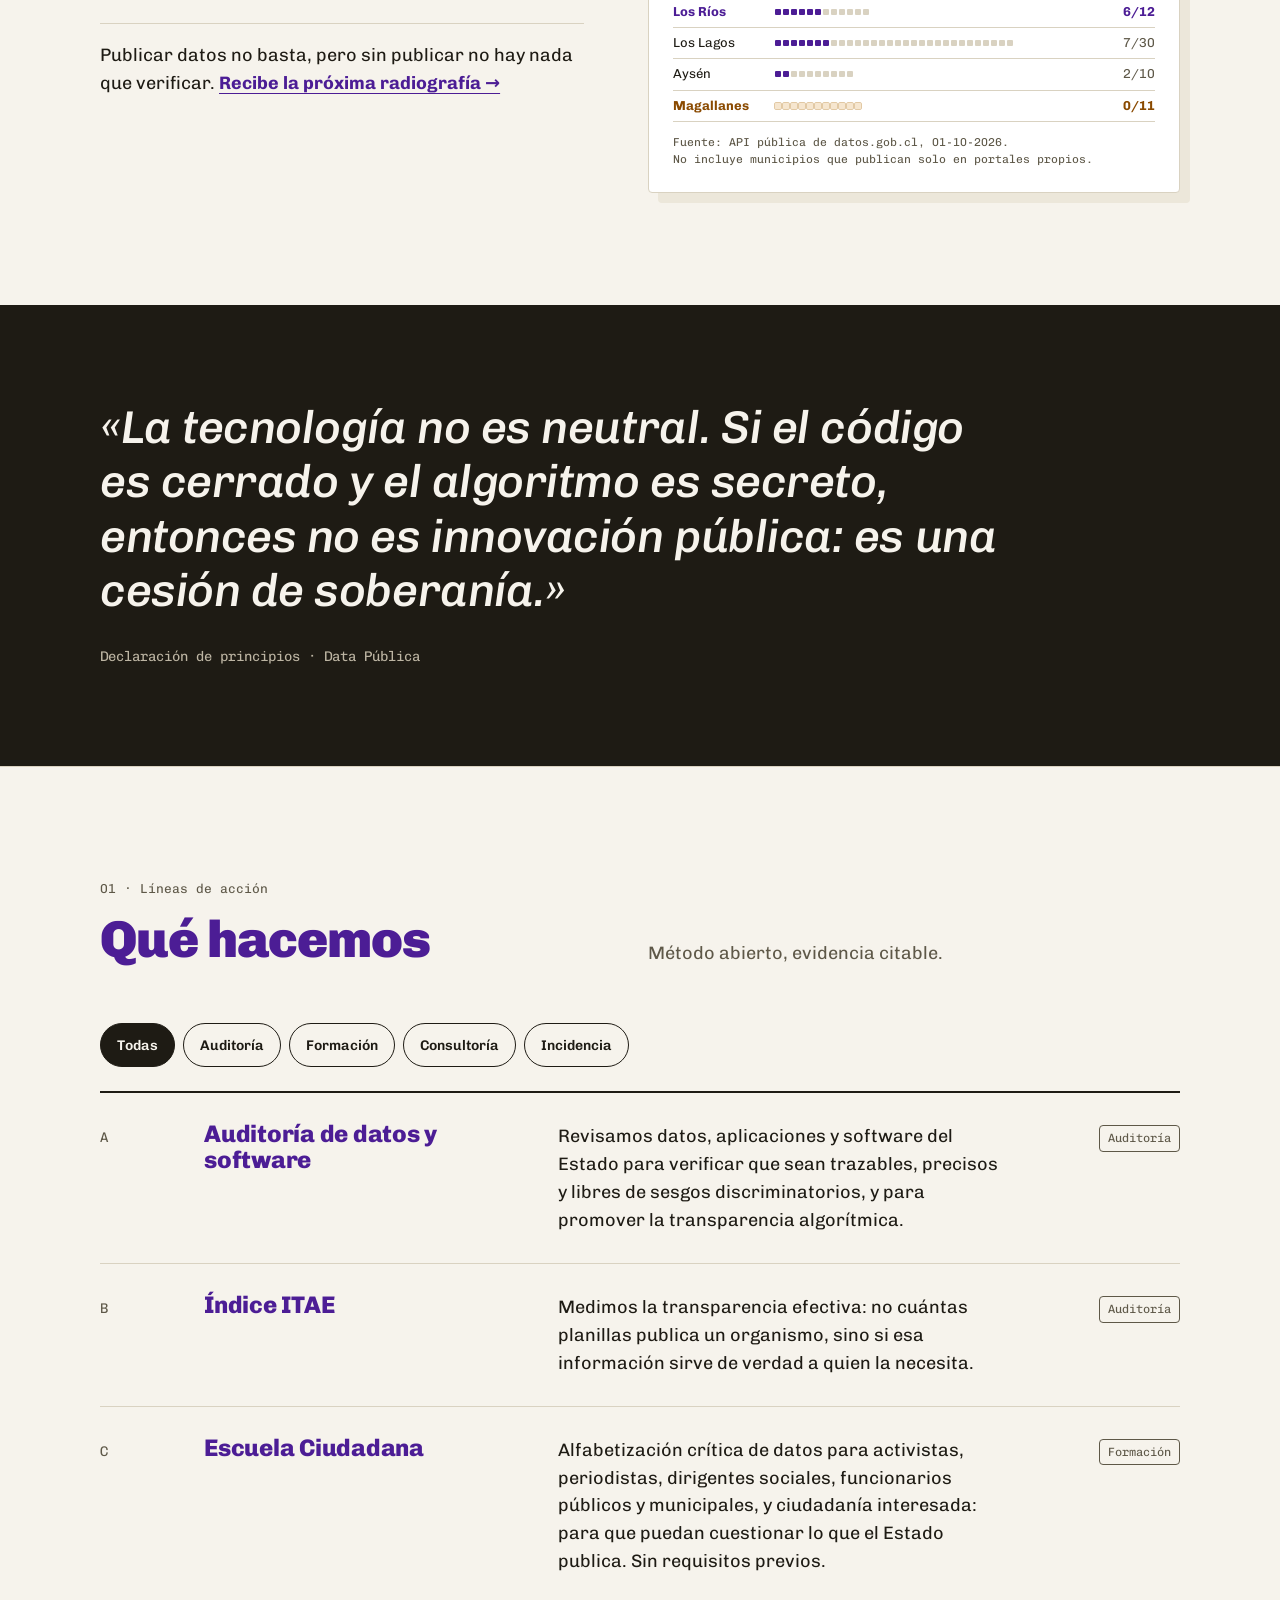
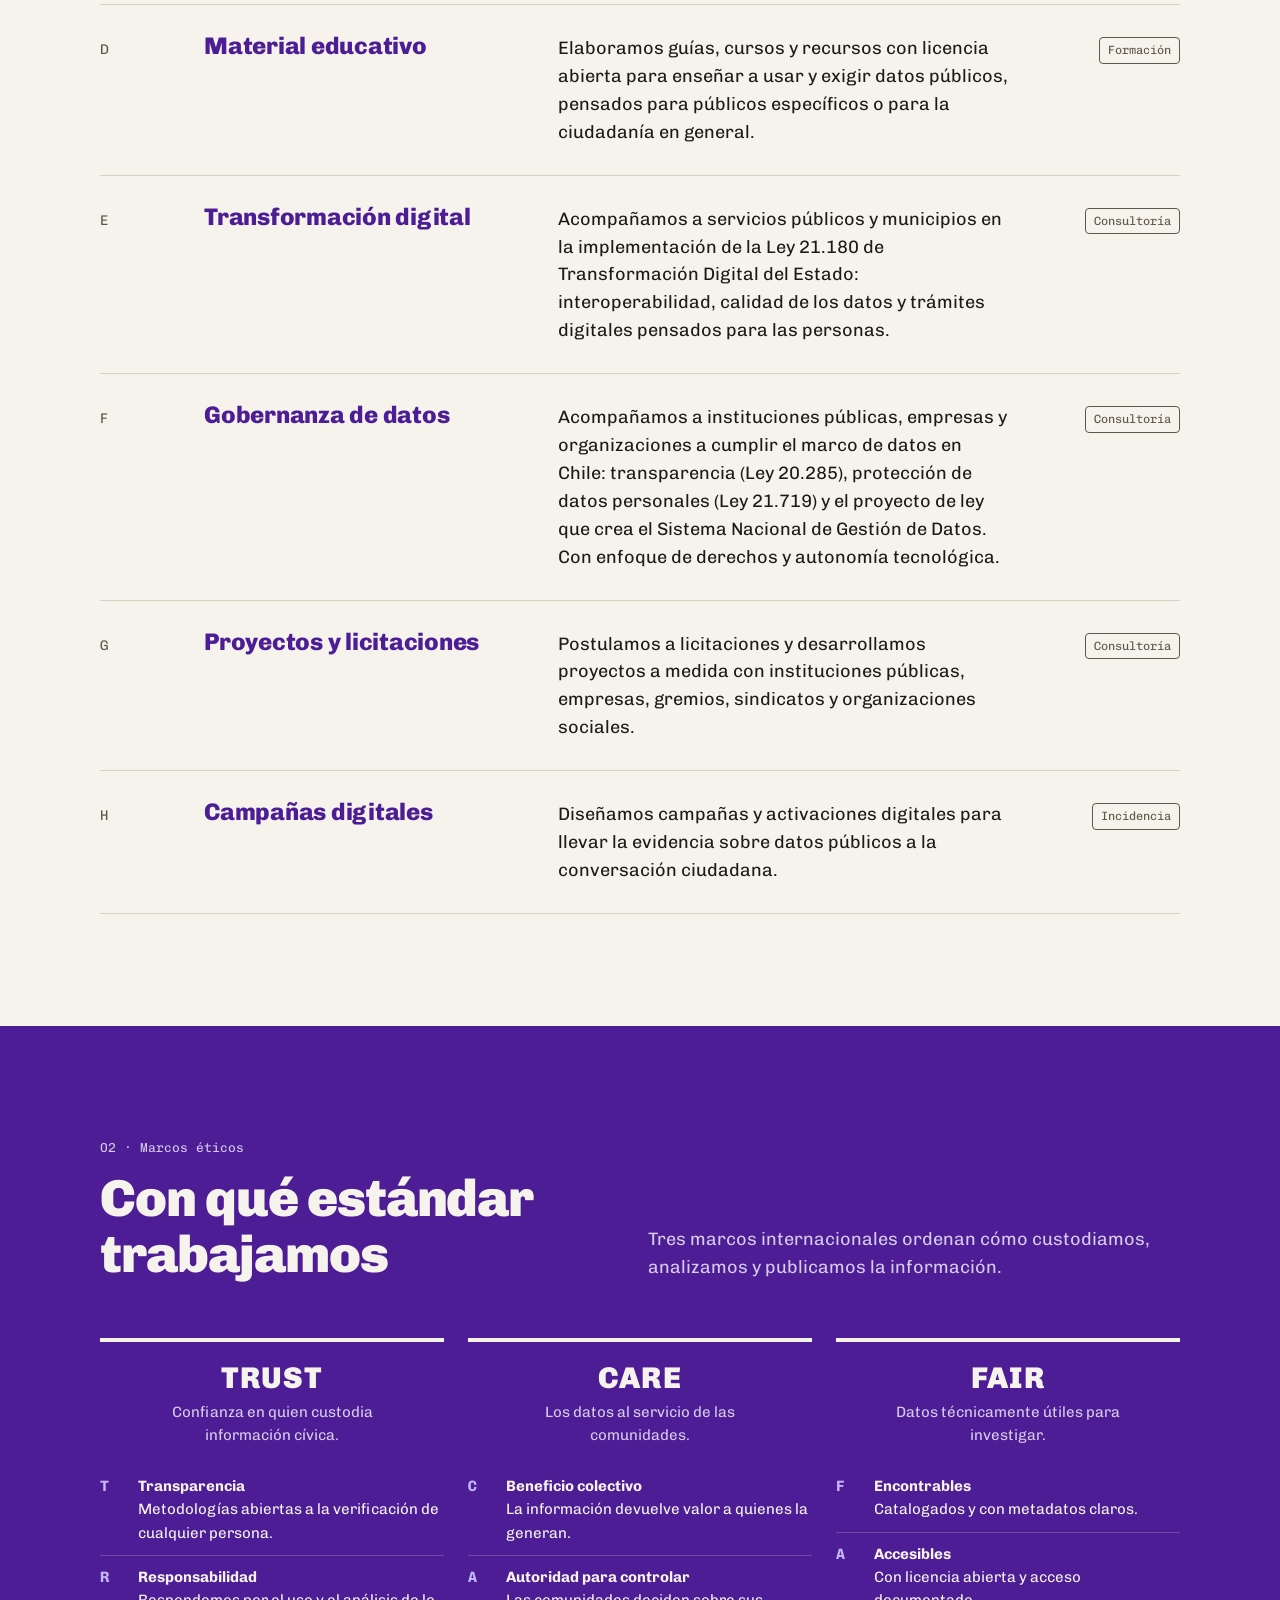
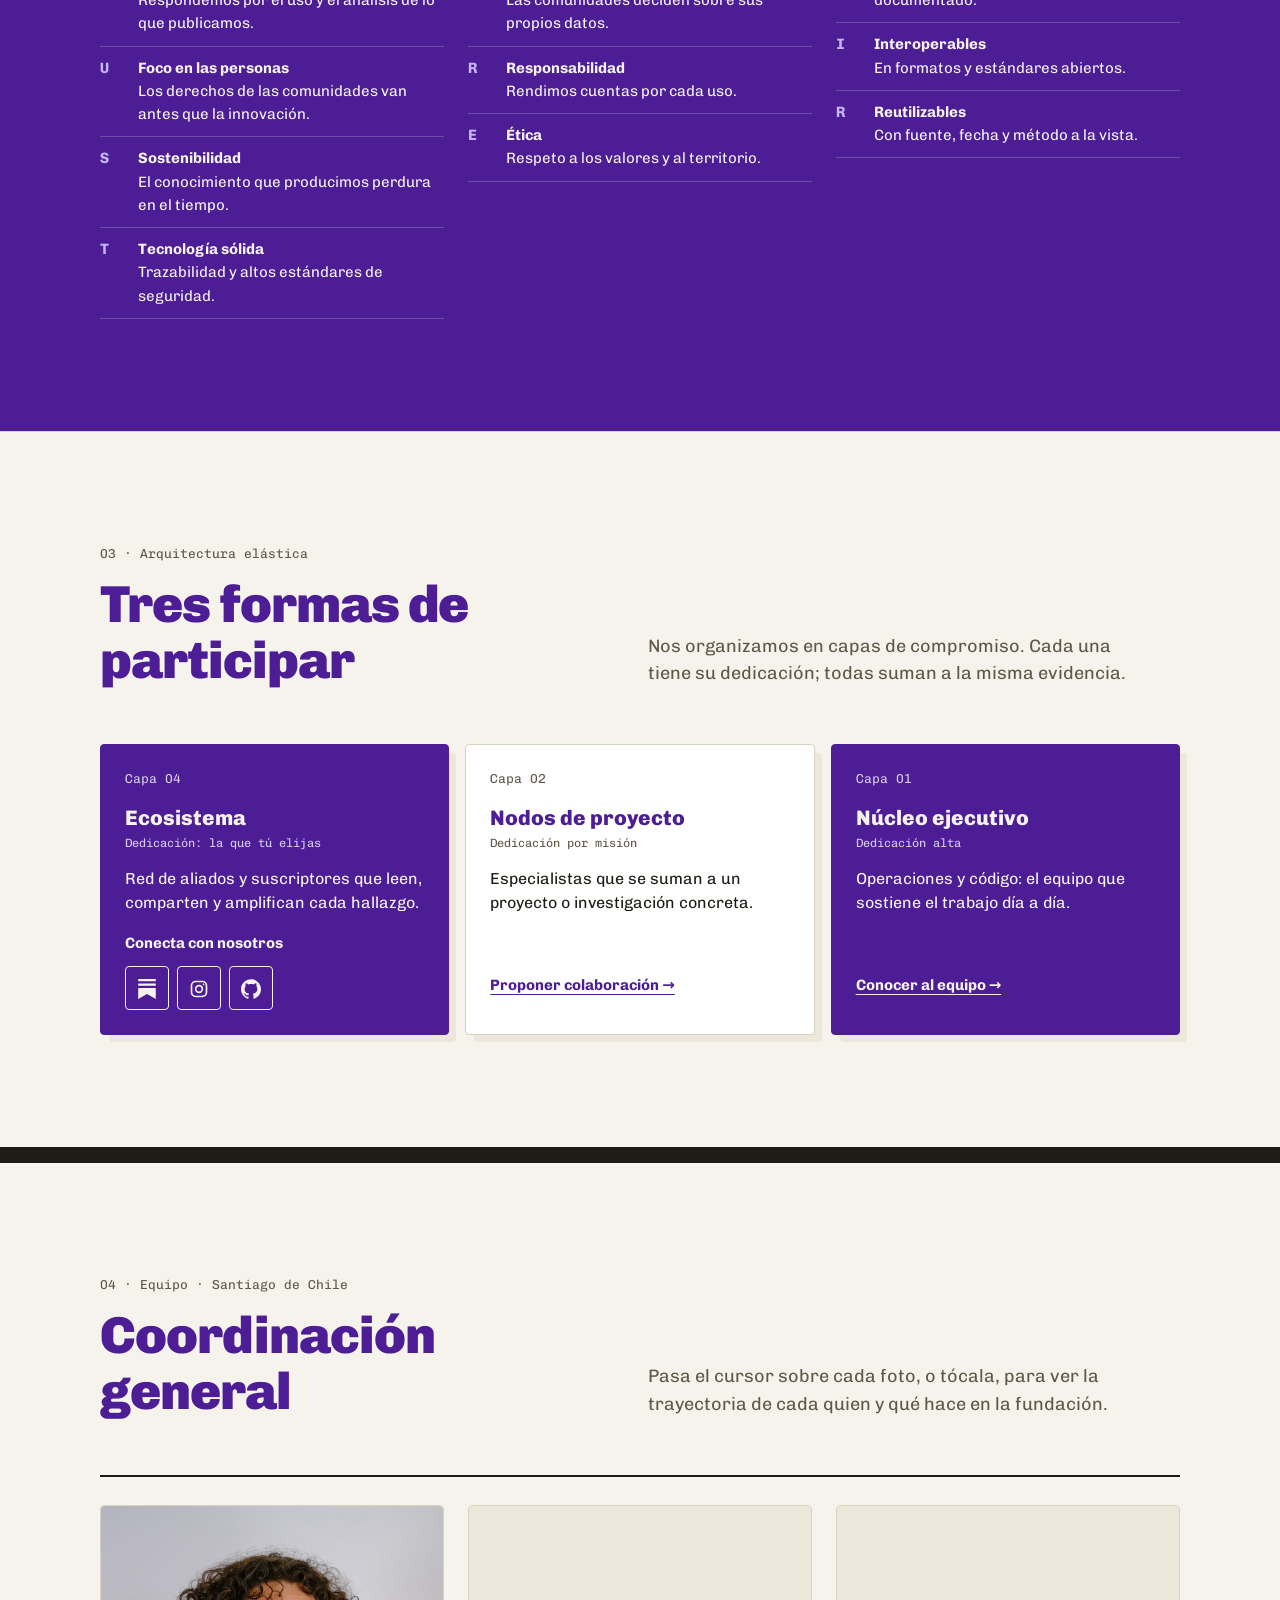
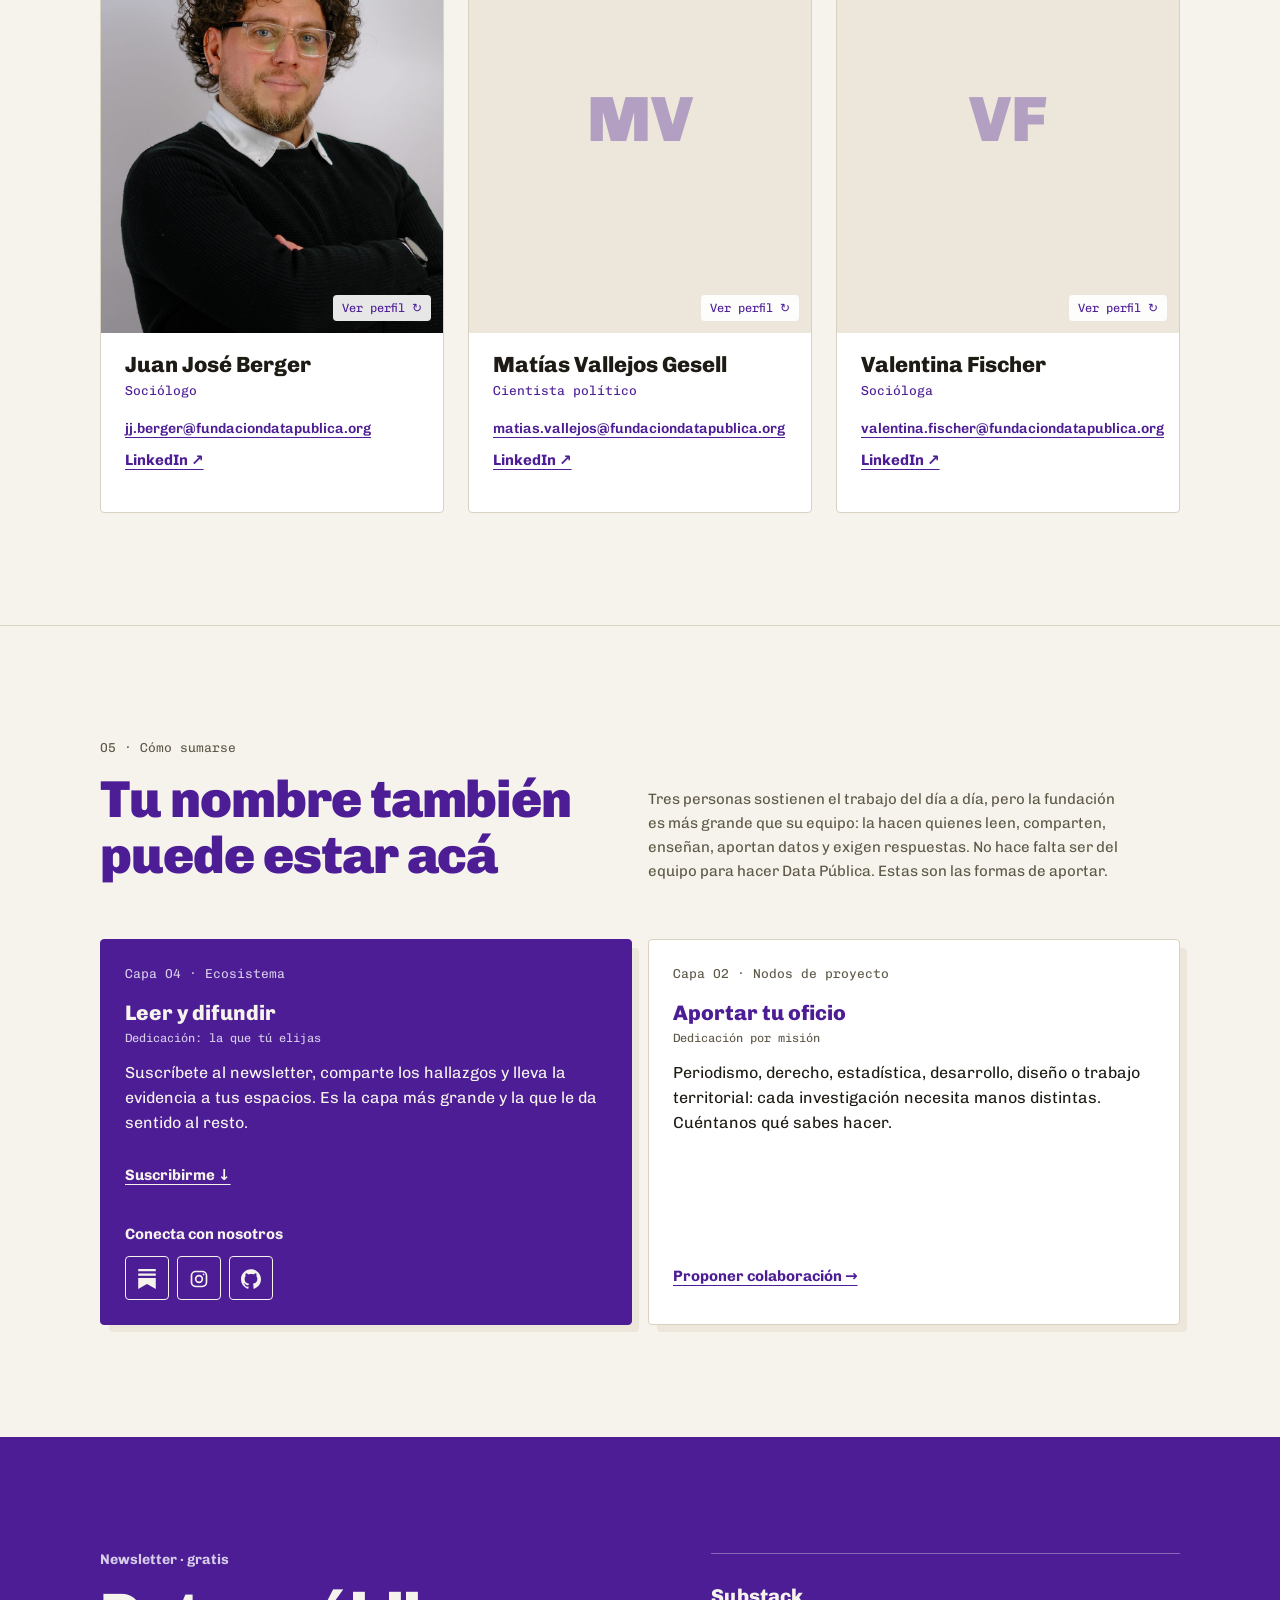
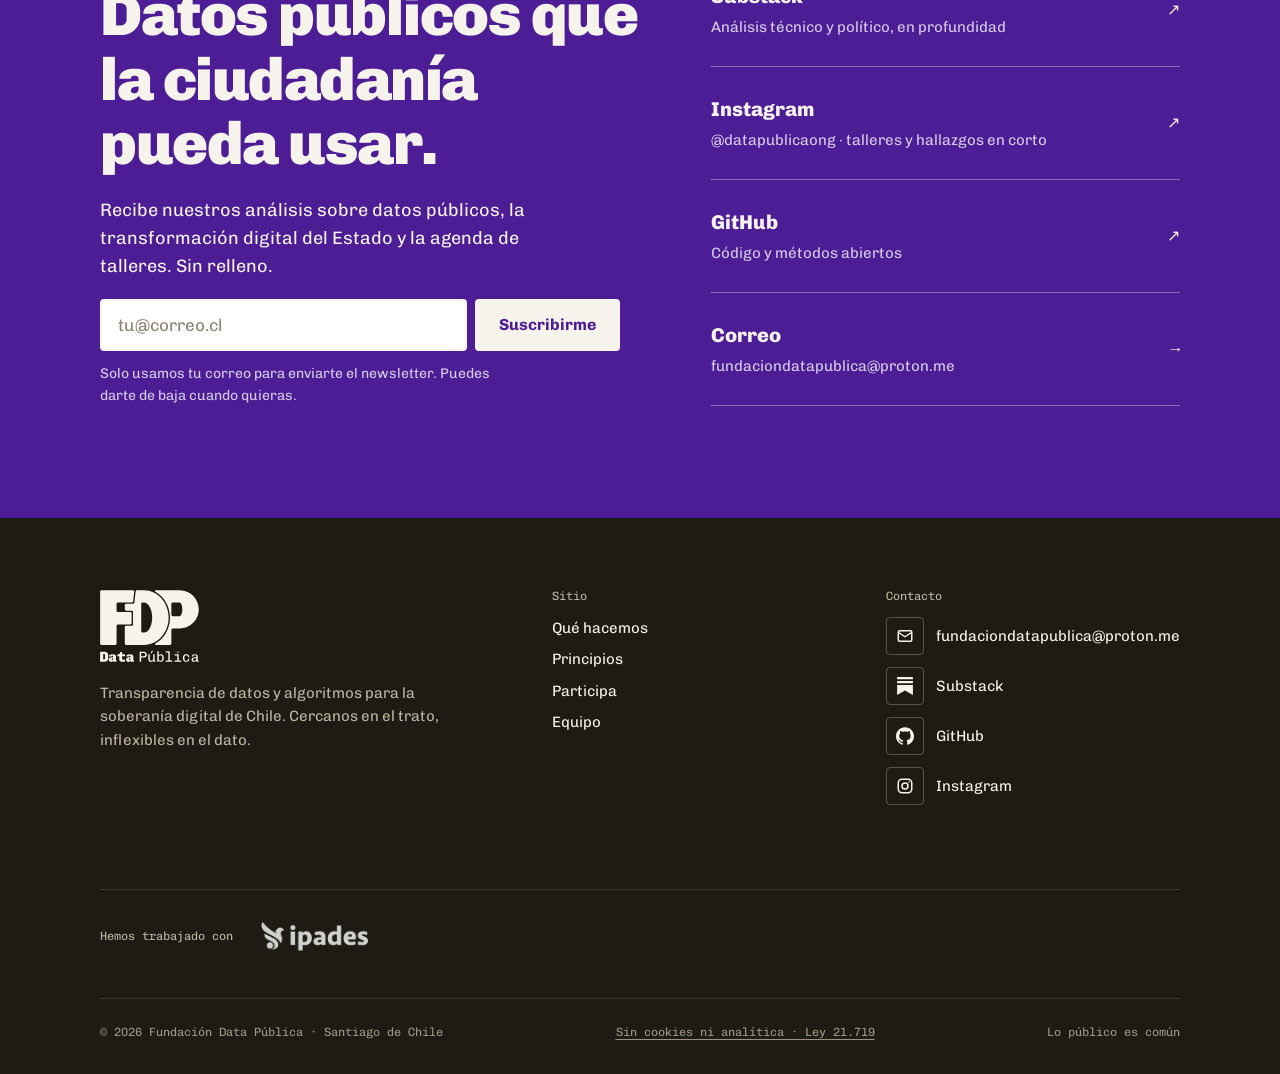
==== commit 398ea9db: "Pie · Contacto: íconos de correo y redes que saltan y se pintan al pasar el cursor Co-Authored-By: C" ====
--- a/index.html
+++ b/index.html
@@ -20,7 +20,7 @@
     <meta name="theme-color" content="#4C1D95">
     <link rel="icon" href="assets/favicon.svg" type="image/svg+xml">
     <link rel="preload" href="fonts/chivo-latin-wght-normal.woff2" as="font" type="font/woff2" crossorigin>
-    <link rel="stylesheet" href="assets/site.css?v=202611040000">
+    <link rel="stylesheet" href="assets/site.css?v=202611040100">
     <script type="application/ld+json">
     [
       {
@@ -123,7 +123,7 @@
     <!-- Navegación -->
     <nav class="nav" aria-label="Principal">
         <div class="wrap">
-            <a class="marca" href="./" aria-label="Data Pública, inicio">
+            <a class="marca" href="#top" aria-label="Data Pública, volver al inicio">
                 <img src="assets/compacta.svg" alt="" width="48" height="26">
                 <span><b>Data</b> Pública</span>
             </a>
@@ -551,11 +551,11 @@
                 </div>
                 <div>
                     <h4>Contacto</h4>
-                    <ul>
-                        <li><a href="mailto:fundaciondatapublica@proton.me">fundaciondatapublica@proton.me</a></li>
-                        <li><a href="https://substack.com/@fundaciondatapublica" target="_blank" rel="noopener">Substack</a></li>
-                        <li><a href="https://github.com/fundaciondatapublica" target="_blank" rel="noopener">GitHub</a></li>
-                        <li><a href="https://www.instagram.com/datapublicaong/" target="_blank" rel="noopener">Instagram</a></li>
+                    <ul class="contacto">
+                        <li><a href="mailto:fundaciondatapublica@proton.me"><span class="ico"><svg width="20" height="20" viewBox="0 0 24 24" aria-hidden="true" fill="none" stroke="currentColor" stroke-width="2" stroke-linejoin="round"><rect x="3" y="5" width="18" height="14" rx="2"/><path d="m3 7 9 6 9-6"/></svg></span><span>fundaciondatapublica@proton.me</span></a></li>
+                        <li><a href="https://substack.com/@fundaciondatapublica" target="_blank" rel="noopener"><span class="ico"><svg width="20" height="20" viewBox="0 0 24 24" aria-hidden="true" fill="currentColor"><path d="M22.539 8.242H1.46V5.406h21.08v2.836zM1.46 10.812V24L12 18.11 22.54 24V10.812H1.46zM22.54 0H1.46v2.836h21.08V0z"/></svg></span><span>Substack</span></a></li>
+                        <li><a href="https://github.com/fundaciondatapublica" target="_blank" rel="noopener"><span class="ico"><svg width="20" height="20" viewBox="0 0 24 24" aria-hidden="true" fill="currentColor"><path d="M12 .297c-6.63 0-12 5.373-12 12 0 5.303 3.438 9.8 8.205 11.385.6.113.82-.258.82-.577 0-.285-.01-1.04-.015-2.04-3.338.724-4.042-1.61-4.042-1.61C4.422 18.07 3.633 17.7 3.633 17.7c-1.087-.744.084-.729.084-.729 1.205.084 1.838 1.236 1.838 1.236 1.07 1.835 2.809 1.305 3.495.998.108-.776.417-1.305.76-1.605-2.665-.3-5.466-1.332-5.466-5.93 0-1.31.465-2.38 1.235-3.22-.135-.303-.54-1.523.105-3.176 0 0 1.005-.322 3.3 1.23.96-.267 1.98-.399 3-.405 1.02.006 2.04.138 3 .405 2.28-1.552 3.285-1.23 3.285-1.23.645 1.653.24 2.873.12 3.176.765.84 1.23 1.91 1.23 3.22 0 4.61-2.805 5.625-5.475 5.92.42.36.81 1.096.81 2.22 0 1.606-.015 2.896-.015 3.286 0 .315.21.69.825.57C20.565 22.092 24 17.592 24 12.297c0-6.627-5.373-12-12-12"/></svg></span><span>GitHub</span></a></li>
+                        <li><a href="https://www.instagram.com/datapublicaong/" target="_blank" rel="noopener"><span class="ico"><svg width="20" height="20" viewBox="0 0 24 24" aria-hidden="true" fill="none" stroke="currentColor" stroke-width="2"><rect x="3" y="3" width="18" height="18" rx="5"/><circle cx="12" cy="12" r="4"/><circle cx="17.5" cy="6.5" r="1" fill="currentColor" stroke="none"/></svg></span><span>Instagram</span></a></li>
                     </ul>
                 </div>
             </div>
@@ -603,6 +603,6 @@
         </div>
     </div>
 
-    <script src="assets/site.js?v=202611040000"></script>
+    <script src="assets/site.js?v=202611040100"></script>
 </body>
 </html>
--- a/assets/site.css
+++ b/assets/site.css
@@ -566,3 +566,17 @@
   .canales li > a, .canales li > .pronto { flex: 1; align-content: center; }
 }
 .canales .flecha { font-size: 16px; }
+
+/* Pie · Contacto: cada canal con su ícono; al pasar el cursor, el ícono salta y se pinta de violeta */
+.pie .contacto li { margin-bottom: 12px; }
+.pie .contacto a { display: inline-flex; align-items: center; gap: 12px; }
+.pie .contacto a:hover { text-decoration: none; }
+.pie .contacto a:hover span:last-child, .pie .contacto a:focus-visible span:last-child { text-decoration: underline; text-underline-offset: 3px; }
+.pie .contacto .ico {
+  display: grid; place-items: center; flex: none; width: 38px; height: 38px;
+  border: 1px solid #5A5446; border-radius: var(--radio); color: var(--papel);
+  transition: transform .25s cubic-bezier(.3, 1.6, .5, 1), background .2s, border-color .2s;
+}
+.pie .contacto svg { width: 18px; height: 18px; }
+.pie .contacto a:hover .ico, .pie .contacto a:focus-visible .ico { transform: translateY(-4px) rotate(-8deg); background: var(--violeta-claro); border-color: var(--violeta-claro); }
+@media (prefers-reduced-motion: reduce) { .pie .contacto .ico { transition: background .2s, border-color .2s; } .pie .contacto a:hover .ico, .pie .contacto a:focus-visible .ico { transform: none; } }
